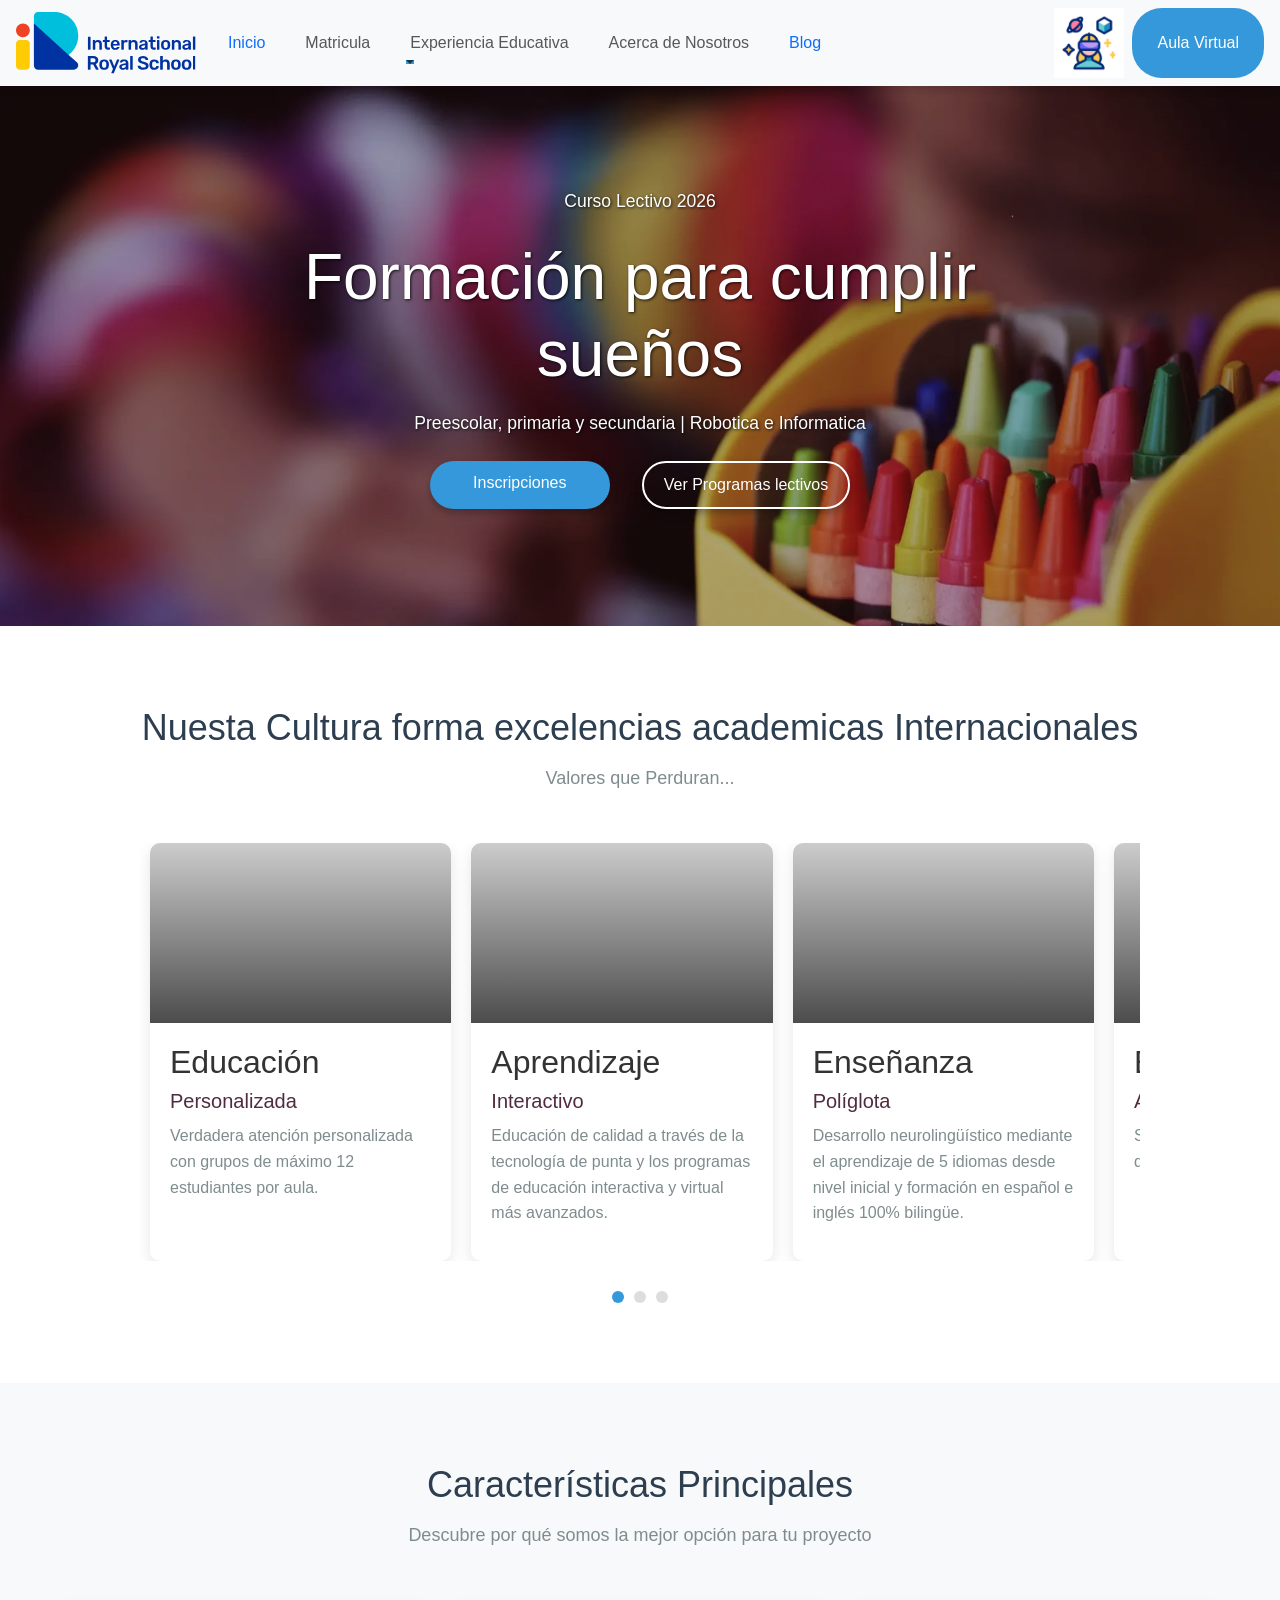
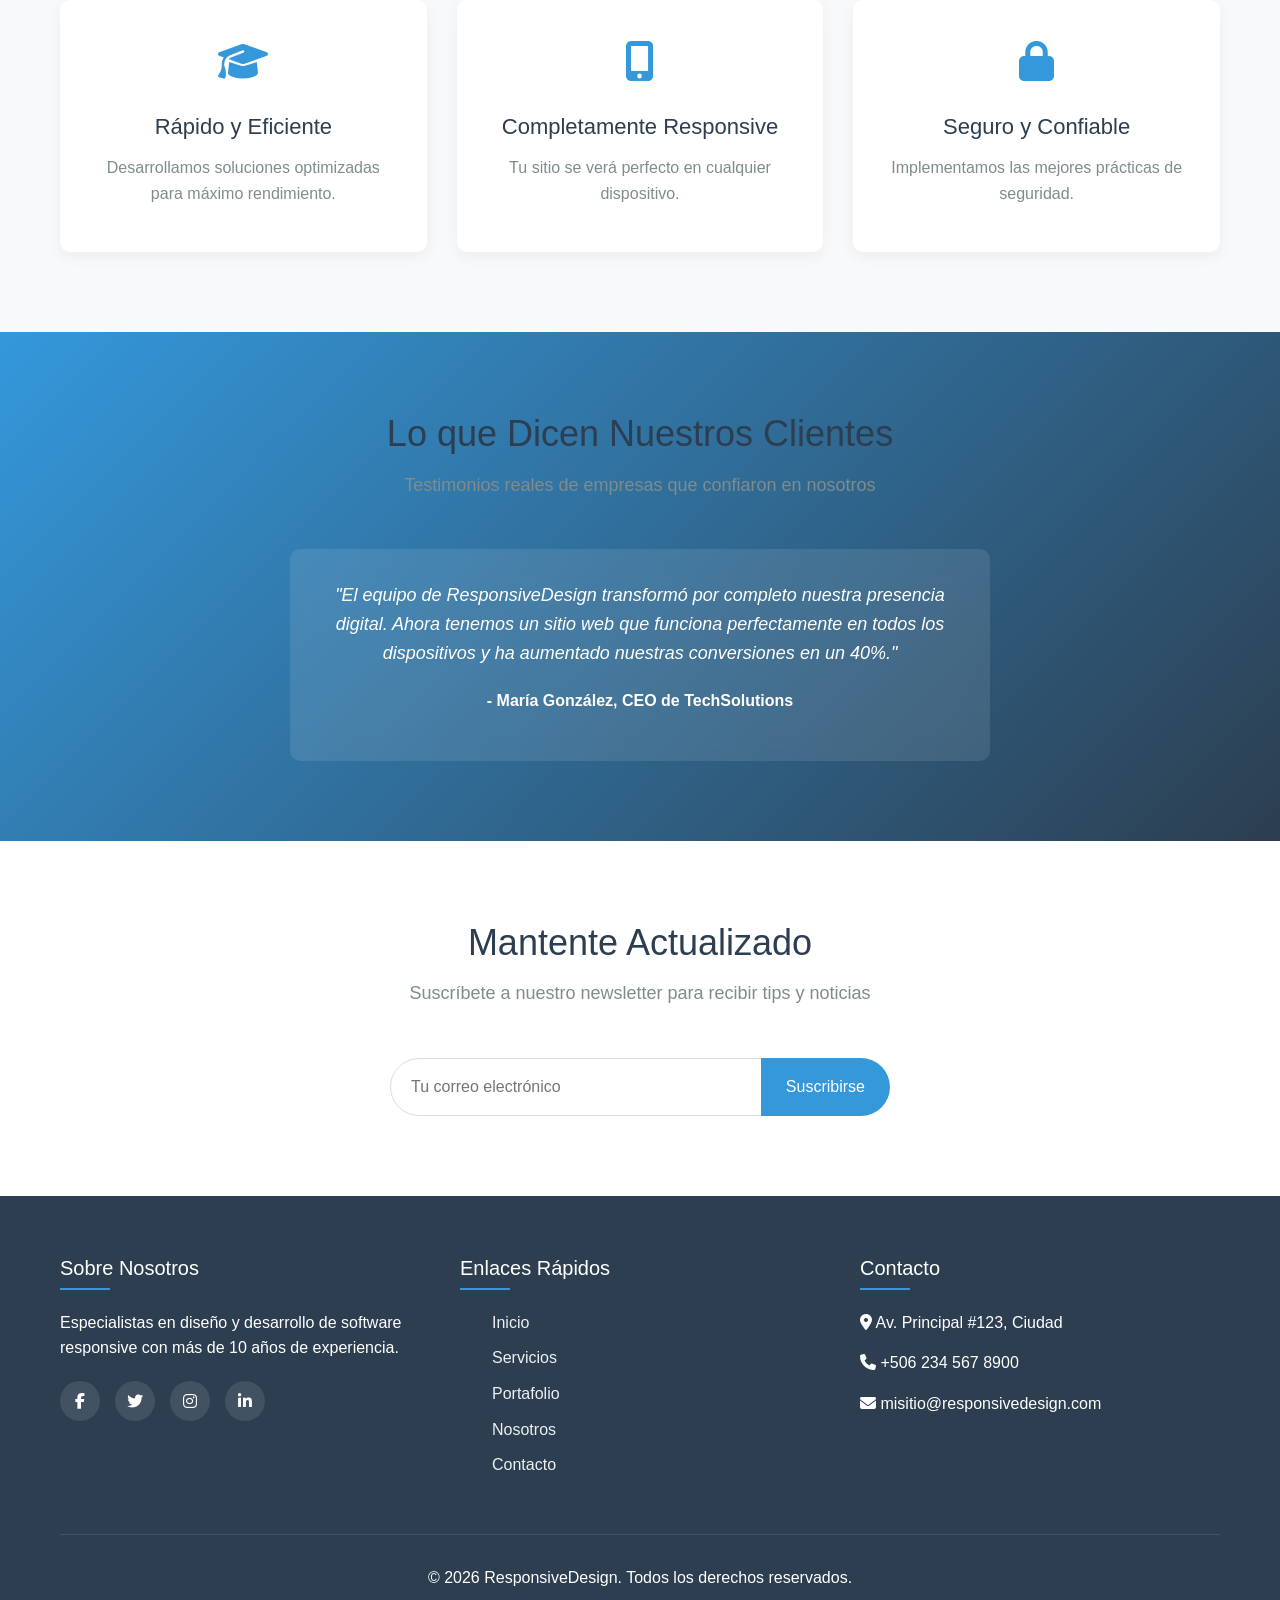
==== index.html @ 55ce5b08 "carga de archivos principales" ====
<!DOCTYPE html>
<html lang="es">

<head>
    <meta charset="UTF-8">
    <meta name="viewport" content="width=device-width, initial-scale=1.0">
    <title>International Royal School</title>
    <link href="https://cdn.jsdelivr.net/npm/bootstrap@5.3.7/dist/css/bootstrap.min.css" rel="stylesheet" integrity="sha384-LN+7fdVzj6u52u30Kp6M/trliBMCMKTyK833zpbD+pXdCLuTusPj697FH4R/5mcr" crossorigin="anonymous">
    <link rel="stylesheet" href="https://cdnjs.cloudflare.com/ajax/libs/font-awesome/6.4.0/css/all.min.css">
    <link href="https://cdn.jsdelivr.net/npm/bootstrap@5.3.7/dist/css/bootstrap.min.css" rel="stylesheet"
        integrity="sha384-LN+7fdVzj6u52u30Kp6M/trliBMCMKTyK833zpbD+pXdCLuTusPj697FH4R/5mcr" crossorigin="anonymous">
    <style>
        /* Estilos generales */
        * {
            margin: 0;
            padding: 0;
            box-sizing: border-box;
            font-family: 'Segoe UI', Tahoma, Geneva, Verdana, sans-serif;
        }

        body {
            color: #333;
            line-height: 1.6;
            overflow-x: hidden;
        }

        /* CSS 100% Responsive para el Navbar */
        .navbar {
            padding: 0.5rem 1rem;
            box-shadow: 0 2px 10px rgba(0, 0, 0, 0.1);
        }

        .navbar-brand {
            display: none;
            /* Ocultar ya que no se usa */
        }

        .logo img {
            max-width: 100%;
            height: auto;
            transition: all 0.3s ease;
        }

        .navbar-nav {
            align-items: center;
        }

        .nav-link {
            font-weight: 500;
            padding: 0.5rem 1rem;
            transition: color 0.3s ease;
        }

        .nav-link:hover,
        .nav-link.active {
            color: #0d6efd !important;
        }

        .dropdown-menu {
            /* border: none;
            box-shadow: 0 5px 15px rgba(0, 0, 0, 0.1);
            display: none;*/
            position: absolute;
            background-color: white;
            box-shadow: 0 8px 16px rgba(0, 0, 0, 0.1);
            border-radius: 4px;
            padding: 10px 0;
            width: 200px;
            z-index: 100;
            list-style: none;
        }

        .dropdown-item {
            /*padding: 0.5rem 1rem;*/
            transition: background-color 0.3s ease;
            padding: 8px 20px;
            display: block;
            color: #333;
            text-decoration: none;
        }

        .dropdown-item:hover {
            background-color: #f8f9fa;
        }

        .nav-item:hover .dropdown-menu {
            display: block;
        }

        .classroomvirtual {
            display: flex;
            align-items: center;
        }

        .classroomvirtual img {
            margin-right: 0.5rem;
            max-width: 70px;
            height: auto;
            transition: transform 0.3s ease;
        }

        .classroomvirtual img:hover {
            transform: scale(1.05);
        }

        .btn-outline-primary {
            border-width: 2px;
            font-weight: 500;
            transition: all 0.3s ease;
        }

        .btn-outline-primary:hover {
            transform: translateY(-2px);
            box-shadow: 0 4px 8px rgba(13, 110, 253, 0.2);
        }

        .navbar-toggler {
            border: none;
            padding: 0.25rem 0.5rem;
        }

        .navbar-toggler:focus {
            box-shadow: none;
        }

        .container {
            max-width: 1200px;
            margin: 0 auto;
            padding: 0 20px;
            width: 100%;
        }

        a {
            text-decoration: none;
            color: #3498db;
            transition: all 0.3s ease;
        }

        a:hover {
            color: #2980b9;
        }

        .btn {
            display: inline-block;
            padding: 12px 25px;
            background-color: #3498db;
            color: white;
            border-radius: 30px;
            font-weight: 500;
            transition: all 0.3s ease;
            border: none;
            cursor: pointer;
            text-align: center;
        }

        .btn:hover {
            background-color: #2980b9;
            transform: translateY(-3px);
            box-shadow: 0 10px 20px rgba(0, 0, 0, 0.1);
        }

        .btn-outline {
            background-color: transparent;
            border: 2px solid #3498db;
            color: #3498db;
        }

        .btn-outline:hover {
            background-color: #3498db;
            color: white;
        }

        .section-title {
            text-align: center;
            margin-bottom: 50px;
        }

        .section-title h2 {
            font-size: 2.25rem;
            color: #2c3e50;
            margin-bottom: 15px;
        }

        .section-title p {
            font-size: 1.125rem;
            color: #7f8c8d;
            max-width: 700px;
            margin: 0 auto;
        }

        /* Header */
        header {
            background-color: rgba(255, 255, 255, 0.95);
            box-shadow: 0 2px 10px rgba(0, 0, 0, 0.1);
            position: sticky;
            top: 0;
            z-index: 1000;
            width: 100%;
        }

        .header-content {
            display: flex;
            justify-content: space-between;
            align-items: center;
            padding: 20px 0;
            flex-wrap: wrap;
        }

        .logo {
            font-size: 1.75rem;
            font-weight: 700;
            color: #2c3e50;
            display: flex;
            align-items: center;
        }

        .logo span {
            color: #3498db;
        }

        .logo i {
            margin-right: 10px;
            font-size: 2rem;
        }

        nav {
            display: flex;
            align-items: center;
        }

        nav ul {
            display: flex;
            list-style: none;
            flex-wrap: wrap;
        }

        nav ul li {
            margin-left: 1.5rem;
        }

        nav ul li a {
            color: #2c3e50;
            font-weight: 500;
            position: relative;
            display: block;
            padding: 0.5rem 0;
        }

        nav ul li a:after {
            content: '';
            position: absolute;
            width: 0;
            height: 2px;
            background: #3498db;
            left: 0;
            bottom: 0;
            transition: width 0.3s;
        }

        nav ul li a:hover:after {
            width: 100%;
        }

        .menu-toggle {
            display: none;
            font-size: 1.5rem;
            cursor: pointer;
            background: none;
            border: none;
            color: #2c3e50;
        }



        /* Hero Section con imagen de fondo */
        .hero {
            padding: 6rem 0 4rem;
            text-align: center;
            position: relative;
            overflow: hidden;
            color: white;
            min-height: 100vh;
            display: flex;
            align-items: center;
        }

        /* Opciones de fondo - ELIGE UNA de estas clases para el hero */
        .hero.bg-nature {
            background: url('https://images.unsplash.com/photo-1506744038136-46273834b3fb?ixlib=rb-4.0.3&ixid=M3wxMjA3fDB8MHxwaG90by1wYWdlfHx8fGVufDB8fHx8fA%3D%3D&auto=format&fit=crop&w=1770&q=80') no-repeat center center/cover;
        }

        .hero.bg-city {
            background: url('https://images.unsplash.com/photo-1477959858617-67f85cf4f1df?ixlib=rb-4.0.3&ixid=M3wxMjA3fDB8MHxwaG90by1wYWdlfHx8fGVufDB8fHx8fA%3D%3D&auto=format&fit=crop&w=1844&q=80') no-repeat center center/cover;
        }

        .hero.bg-mountains {
            background: url('https://images.unsplash.com/photo-1464822759023-fed622ff2c3b?ixlib=rb-4.0.3&ixid=M3wxMjA3fDB8MHxwaG90by1wYWdlfHx8fGVufDB8fHx8fA%3D%3D&auto=format&fit=crop&w=1770&q=80') no-repeat center center/cover;
        }

        .hero.bg-gradient {
            background: linear-gradient(120deg, #a1c4fd 0%, #c2e9fb 100%);
        }

        .hero::before {
            content: '';
            position: absolute;
            top: 0;
            left: 0;
            width: 100%;
            height: 100%;
            background: rgba(0, 0, 0, 0.5);
            z-index: 1;
        }

        .hero-content {
            max-width: 800px;
            margin: 0 auto;
            position: relative;
            z-index: 2;
            padding: 0 1rem;
            width: 100%;
        }

        .hero h1 {
            font-size: 3rem;
            margin-bottom: 1.25rem;
            animation: fadeInDown 1s ease;
        }

        .hero p {
            font-size: 1.25rem;
            margin-bottom: 2rem;
            animation: fadeInUp 1s ease;
        }

        .hero-buttons {
            display: flex;
            justify-content: center;
            gap: 1rem;
            animation: fadeIn 1.5s ease;
            flex-wrap: wrap;
        }

        .hero-buttons .btn {
            margin: 0 0.5rem;
            min-width: 180px;
        }

        .bg-selector {
            display: flex;
            justify-content: center;
            gap: 1rem;
            margin-top: 2rem;
            flex-wrap: wrap;
        }

        .bg-option {
            width: 80px;
            height: 80px;
            border-radius: 8px;
            cursor: pointer;
            border: 3px solid transparent;
            transition: all 0.3s ease;
            overflow: hidden;
        }

        .bg-option:hover {
            transform: scale(1.1);
        }

        .bg-option.active {
            border-color: #3498db;
        }

        .bg-option.nature {
            background: url('https://images.unsplash.com/photo-1506744038136-46273834b3fb?ixlib=rb-4.0.3&ixid=M3wxMjA3fDB8MHxwaG90by1wYWdlfHx8fGVufDB8fHx8fA%3D%3D&auto=format&fit=crop&w=1770&q=80') no-repeat center center/cover;
        }

        .bg-option.city {
            background: url('https://images.unsplash.com/photo-1477959858617-67f85cf4f1df?ixlib=rb-4.0.3&ixid=M3wxMjA3fDB8MHxwaG90by1wYWdlfHx8fGVufDB8fHx8fA%3D%3D&auto=format&fit=crop&w=1844&q=80') no-repeat center center/cover;
        }

        .bg-option.mountains {
            background: url('https://images.unsplash.com/photo-1464822759023-fed622ff2c3b?ixlib=rb-4.0.3&ixid=M3wxMjA3fDB8MHxwaG90by1wYWdlfHx8fGVufDB8fHx8fA%3D%3D&auto=format&fit=crop&w=1770&q=80') no-repeat center center/cover;
        }

        .bg-option.gradient {
            background: linear-gradient(120deg, #a1c4fd 0%, #c2e9fb 100%);
        }


        /* Hero 40% más pequeño */
        .hero {
            background: url('assets/img/header.jpg') no-repeat center center/cover !important;
            color: white;
            position: relative;
            min-height: 60vh;
            /* Reducido en 40% (de 100vh a 60vh) */
            padding: 3rem 0;
            /* Reducido de 6rem 0 4rem a 3rem 0 */
        }

        .hero::before {
            content: '';
            position: absolute;
            top: 0;
            left: 0;
            width: 100%;
            height: 100%;
            background: rgba(0, 0, 0, 0.3);
            z-index: 1;
        }

        .hero>.container {
            position: relative;
            z-index: 2;
        }

        .hero h1 {
            font-size: 2.5rem;
            /* Reducido de 3rem */
            margin-bottom: 1rem;
            /* Reducido de 1.25rem */
        }

        .hero p {
            font-size: 1.1rem;
            /* Reducido de 1.25rem */
            margin-bottom: 1.5rem;
            /* Reducido de 2rem */
        }

        .hero-buttons {
            margin-bottom: 1rem;
            /* Espacio adicional para el selector de fondo */
        }

        .hero h1,
        .hero p {
            color: white;
            text-shadow: 2px 2px 4px rgba(0, 0, 0, 0.7);
        }

        .hero .btn {
            background-color: #3498db;
            border-color: #3498db;
            box-shadow: 0 4px 8px rgba(0, 0, 0, 0.3);
            padding: 10px 20px;
            /* Ligeramente más pequeño */
        }

        .hero .btn-outline {
            background-color: transparent;
            border-color: white;
            color: white;
        }

        .hero .btn-outline:hover {
            background-color: white;
            color: #3498db;
        }

        /* Ajustes para el selector de fondo */
        .bg-selector {
            background-color: rgba(255, 255, 255, 0.2);
            padding: 10px;
            border-radius: 8px;
            backdrop-filter: blur(5px);
        }

        .bg-option {
            width: 60px;
            /* Reducido de 80px */
            height: 60px;
            /* Reducido de 80px */
        }

        .hero::before {
            content: '';
            position: absolute;
            top: 0;
            left: 0;
            width: 100%;
            height: 100%;
            background: rgba(0, 0, 0, 0.3);
            /* Slight overlay for better text contrast */
            z-index: 1;
        }

        .hero>.container {
            position: relative;
            z-index: 2;
        }

        .hero h1,
        .hero p {
            color: white;
            text-shadow: 2px 2px 4px rgba(0, 0, 0, 0.7);
        }

        .hero .btn {
            background-color: #3498db;
            border-color: #3498db;
            box-shadow: 0 4px 8px rgba(0, 0, 0, 0.3);
        }

        .hero .btn-outline {
            background-color: transparent;
            border-color: white;
            color: white;
        }

        .hero .btn-outline:hover {
            background-color: white;
            color: #3498db;
        }

        /* Ajustes para el selector de fondo */
        .bg-selector {
            background-color: rgba(255, 255, 255, 0.2);
            padding: 15px;
            border-radius: 10px;
            backdrop-filter: blur(5px);
        }

        .hero h1,
        .hero p {
            color: white;
            text-shadow: 1px 1px 3px rgba(0, 0, 0, 0.8);
        }

        .hero .btn {
            background-color: #3498db;
            border-color: #3498db;
        }

        .hero .btn-outline {
            background-color: transparent;
            border-color: white;
            color: white;
        }

        .hero .btn-outline:hover {
            background-color: white;
            color: #3498db;
        }

        /* Carrusel de Tarjetas con Imágenes */
        .cards-carousel {
            padding: 80px 0;
            background-color: #fff;
        }

        .carousel-container {
            position: relative;
            max-width: 1000px;
            margin: 0 auto;
            overflow: hidden;
        }

        .carousel-track {
            display: flex;
            transition: transform 0.5s ease;
        }

        .carousel-card {
            flex: 0 0 calc(33.333% - 20px);
            margin: 0 10px;
            background: white;
            border-radius: 10px;
            overflow: hidden;
            box-shadow: 0 5px 15px rgba(0, 0, 0, 0.1);
            transition: transform 0.3s ease, box-shadow 0.3s ease;
            position: relative;
        }

        .carousel-card:hover {
            transform: translateY(-10px);
            box-shadow: 0 15px 30px rgba(0, 0, 0, 0.15);
        }

        .card-img {
            height: 180px;
            display: flex;
            align-items: center;
            justify-content: center;
            color: white;
            font-size: 48px;
            position: relative;
            overflow: hidden;
        }

        .card-img::before {
            content: '';
            position: absolute;
            top: 0;
            left: 0;
            width: 100%;
            height: 100%;
            background: linear-gradient(to bottom, rgba(0, 0, 0, 0.2), rgba(0, 0, 0, 0.7));
            z-index: 1;
        }

        .card-img i {
            position: relative;
            z-index: 2;
            text-shadow: 2px 2px 10px rgba(0, 0, 0, 0.5);
        }

        /* Imágenes de fondo para las tarjetas */
        .card-web .card-img {
            background: url('https://images.unsplash.com/photo-1460925895917-afdab827c52f?ixlib=rb-4.0.3&ixid=M3wxMjA3fDB8MHxwaG90by1wYWdlfHx8fGVufDB8fHx8fA%3D%3D&auto=format&fit=crop&w=1715&q=80') no-repeat center center/cover;
        }

        .card-mobile .card-img {
            background: url('https://images.unsplash.com/photo-1511707171634-5f897ff02aa9?ixlib=rb-4.0.3&ixid=M3wxMjA3fDB8MHxwaG90by1wYWdlfHx8fGVufDB8fHx8fA%3D%3D&auto=format&fit=crop&w=1780&q=80') no-repeat center center/cover;
        }

        .card-marketing .card-img {
            background: url('https://images.unsplash.com/photo-1460925895917-afdab827c52f?ixlib=rb-4.0.3&ixid=M3wxMjA3fDB8MHxwaG90by1wYWdlfHx8fGVufDB8fHx8fA%3D%3D&auto=format&fit=crop&w=1715&q=80') no-repeat center center/cover;
        }

        .card-design .card-img {
            background: url('https://images.unsplash.com/photo-1545235617-9465d2a55698?ixlib=rb-4.0.3&ixid=M3wxMjA3fDB8MHxwaG90by1wYWdlfHx8fGVufDB8fHx8fA%3D%3D&auto=format&fit=crop&w=1780&q=80') no-repeat center center/cover;
        }

        .card-seo .card-img {
            background: url('https://images.unsplash.com/photo-1506784983877-45594efa4cbe?ixlib=rb-4.0.3&ixid=M3wxMjA3fDB8MHxwaG90by1wYWdlfHx8fGVufDB8fHx8fA%3D%3D&auto=format&fit=crop&w=1768&q=80') no-repeat center center/cover;
        }

        .card-cloud .card-img {
            background: url('https://images.unsplash.com/photo-1451187580459-43490279c0fa?ixlib=rb-4.0.3&ixid=M3wxMjA3fDB8MHxwaG90by1wYWdlfHx8fGVufDB8fHx8fA%3D%3D&auto=format&fit=crop&w=1772&q=80') no-repeat center center/cover;
        }

        .card-content {
            padding: 20px;
            position: relative;
        }

        .card-content h3 {
            font-size: 20px;
            margin-bottom: 10px;
            color: #502c40;
        }

        .card-content p {
            color: #7f8c8d;
            margin-bottom: 15px;
        }

        .carousel-nav {
            display: flex;
            justify-content: center;
            margin-top: 30px;
        }

        .carousel-dot {
            width: 12px;
            height: 12px;
            background: #ddd;
            border-radius: 50%;
            margin: 0 5px;
            cursor: pointer;
            transition: background 0.3s ease;
        }

        .carousel-dot.active {
            background: #3498db;
        }

        /* Features Section */
        .features {
            padding: 80px 0;
            background-color: #f8f9fa;
        }

        .features-grid {
            display: grid;
            grid-template-columns: repeat(auto-fit, minmax(300px, 1fr));
            gap: 30px;
        }

        .feature-card {
            background: white;
            padding: 30px;
            border-radius: 10px;
            box-shadow: 0 5px 15px rgba(0, 0, 0, 0.05);
            text-align: center;
            transition: transform 0.3s ease;
        }

        .feature-card:hover {
            transform: translateY(-5px);
        }

        .feature-icon {
            font-size: 40px;
            color: #3498db;
            margin-bottom: 20px;
        }

        .feature-card h3 {
            font-size: 22px;
            margin-bottom: 15px;
            color: #2c3e50;
        }

        .feature-card p {
            color: #7f8c8d;
        }

        /* Testimonials */
        .testimonials {
            padding: 5rem 0;
            background: linear-gradient(135deg, #3498db 0%, #2c3e50 100%);
            color: white;
            text-align: center;
        }

        .testimonial-container {
            max-width: 800px;
            margin: 0 auto;
            position: relative;
            width: 100%;
            padding: 0 1rem;
        }

        .testimonial {
            background: rgba(255, 255, 255, 0.1);
            padding: 2rem;
            border-radius: 10px;
            margin: 0 auto;
            max-width: 700px;
            backdrop-filter: blur(10px);
        }

        .testimonial-text {
            font-size: 1.125rem;
            font-style: italic;
            margin-bottom: 1.25rem;
        }

        .testimonial-author {
            font-weight: 600;
            font-size: 1rem;
        }

        /* Newsletter */
        .newsletter {
            padding: 5rem 0;
            background-color: #fff;
            text-align: center;
        }

        .newsletter-form {
            display: flex;
            max-width: 500px;
            margin: 0 auto;
            width: 100%;
            flex-wrap: wrap;
            justify-content: center;
        }

        .newsletter-form input {
            flex: 1;
            padding: 15px 20px;
            border: 1px solid #ddd;
            border-radius: 50px;
            font-size: 1rem;
            outline: none;
            min-width: 250px;
            margin-bottom: 1rem;
        }

        .newsletter-form button {
            padding: 15px 25px;
            background: #3498db;
            color: white;
            border: none;
            border-radius: 50px;
            cursor: pointer;
            font-size: 1rem;
            font-weight: 500;
            transition: background 0.3s ease;
            margin-left: 0;
        }

        .newsletter-form button:hover {
            background: #2980b9;
        }

        /* Footer */
        footer {
            background: #2c3e50;
            color: white;
            padding: 3.75rem 0 1.875rem;
        }

        .footer-content {
            display: grid;
            grid-template-columns: repeat(auto-fit, minmax(250px, 1fr));
            gap: 2.5rem;
            margin-bottom: 2.5rem;
        }

        .footer-section h3 {
            font-size: 1.25rem;
            margin-bottom: 1.25rem;
            position: relative;
            padding-bottom: 0.625rem;
        }

        .footer-section h3::after {
            content: '';
            position: absolute;
            left: 0;
            bottom: 0;
            width: 50px;
            height: 2px;
            background: #3498db;
        }

        .footer-section p {
            margin-bottom: 0.9375rem;
        }

        .footer-links ul {
            list-style: none;
        }

        .footer-links ul li {
            margin-bottom: 0.625rem;
        }

        .footer-links ul li a {
            color: #ecf0f1;
            transition: color 0.3s ease;
        }

        .footer-links ul li a:hover {
            color: #3498db;
            padding-left: 5px;
        }

        .footer-social {
            display: flex;
            gap: 0.9375rem;
            margin-top: 1.25rem;
            flex-wrap: wrap;
        }

        .footer-social a {
            display: flex;
            align-items: center;
            justify-content: center;
            width: 40px;
            height: 40px;
            background: rgba(255, 255, 255, 0.1);
            border-radius: 50%;
            color: white;
            transition: all 0.3s ease;
        }

        .footer-social a:hover {
            background: #3498db;
            transform: translateY(-3px);
        }

        .footer-bottom {
            text-align: center;
            padding-top: 1.875rem;
            border-top: 1px solid rgba(255, 255, 255, 0.1);
        }

        /* Animaciones */
        @keyframes fadeIn {
            from {
                opacity: 0;
            }

            to {
                opacity: 1;
            }
        }

        @keyframes fadeInUp {
            from {
                opacity: 0;
                transform: translateY(20px);
            }

            to {
                opacity: 1;
                transform: translateY(0);
            }
        }

        @keyframes fadeInDown {
            from {
                opacity: 0;
                transform: translateY(-20px);
            }

            to {
                opacity: 1;
                transform: translateY(0);
            }
        }

        /* Responsive */
        @media (min-width: 576px) {
            .carousel-card {
                flex: 0 0 calc(50% - 2rem);
            }

            .hero h1 {
                font-size: 3.5rem;
            }
        }

        @media (min-width: 768px) {
            .carousel-card {
                flex: 0 0 calc(33.333% - 2rem);
            }

            .newsletter-form {
                flex-wrap: nowrap;
            }

            .newsletter-form input {
                border-radius: 50px 0 0 50px;
                margin-bottom: 0;
            }

            .newsletter-form button {
                border-radius: 0 50px 50px 0;
                margin-left: -1px;
            }

            .hero-buttons {
                flex-direction: row;
            }
        }

        @media (min-width: 992px) {
            .hero h1 {
                font-size: 4rem;
            }
        }

        @media (max-width: 991px) {
            .header-content {
                flex-direction: row;
                justify-content: space-between;
            }

            nav ul {
                margin-top: 0;
            }
        }

        @media (max-width: 768px) {
            .header-content {
                flex-direction: column;
                text-align: center;
                padding: 1rem 0;
            }

            .logo {
                margin-bottom: 1rem;
            }

            nav ul {
                justify-content: center;
                margin-top: 1rem;
                width: 100%;
            }

            nav ul li {
                margin: 0.5rem 0.75rem;
            }

            .menu-toggle {
                display: block;
                position: absolute;
                top: 1.25rem;
                right: 1.25rem;
            }

            .hero {
                padding: 4rem 0 2rem;
                min-height: auto;
            }

            .hero h1 {
                font-size: 2.5rem;
            }

            .hero p {
                font-size: 1.125rem;
            }

            .hero-buttons .btn {
                width: 100%;
                margin: 0.5rem 0;
            }

            .section-title h2 {
                font-size: 2rem;
            }

            .section-title p {
                font-size: 1rem;
            }

            .footer-section h3::after {
                left: 50%;
                transform: translateX(-50%);
            }

            .footer-social {
                justify-content: center;
            }

            .testimonial {
                padding: 1.5rem;
            }
        }

        @media (max-width: 480px) {
            .hero h1 {
                font-size: 2rem;
            }

            .hero p {
                font-size: 1rem;
            }

            .bg-option {
                width: 60px;
                height: 60px;
            }

            .features-grid {
                grid-template-columns: 1fr;
            }

            .carousel-card {
                flex: 0 0 calc(100% - 1rem);
                margin: 0 0.5rem;
            }

            .card-img {
                height: 150px;
            }

            .feature-card {
                padding: 1.5rem;
            }
        }

        /* Clase para menú móvil activo */
        .nav-active {
            display: flex !important;
            flex-direction: column;
            position: absolute;
            top: 100%;
            left: 0;
            width: 100%;
            background: white;
            box-shadow: 0 5px 10px rgba(0, 0, 0, 0.1);
            padding: 1rem 0;
        }
    </style>
</head>

<body>
    <!-- Header -->
    <header>
        <nav class="navbar navbar-expand-lg bg-body-tertiary">
            <div class="logo">
                <img src="assets/img/logo-IRS.svg" width="180" height="80" alt="Logo">
                <link rel="icon" type="image/jpg" href="assets/icons/IRS.ico"/>
            </div>
            <a class="navbar-brand" href="#"></a>
            <button class="navbar-toggler" type="button" data-bs-toggle="collapse"
                data-bs-target="#navbarSupportedContent" aria-controls="navbarSupportedContent" aria-expanded="false"
                aria-label="Toggle navigation">
                <span class="navbar-toggler-icon"></span>
            </button>
            <div class="collapse navbar-collapse" id="navbarSupportedContent">
                <ul class="navbar-nav me-auto mb-2 mb-lg-0">
                    <li class="nav-item">
                        <a class="nav-link active" aria-current="page" href="#">Inicio</a>
                    </li>
                    <li class="nav-item">
                        <a class="nav-link" href="https://www.royal.ed.cr/contacto">Matricula</a>
                    </li>
                    <li class="nav-item dropdown">
                        <a class="nav-link dropdown-toggle" href="#" role="button" data-bs-toggle="dropdown"
                            aria-expanded="false">
                            Experiencia Educativa
                        </a>
                        <ul class="dropdown-menu">
                            <li><a class="dropdown-item"
                                    href="https://drive.google.com/file/d/14s_uJWDvkAoZXlrmmq4f_-GFnANaa4in/view">Reglamento</a>
                            </li>
                            <li><a class="dropdown-item"
                                    href="https://drive.google.com/file/d/1SZjsm0VNK9xM4MjhzmWW6rtSAiAecDsU/view">Calendario
                                    Escolar</a>
                            </li>
                               <li><a class="dropdown-item" href="#">Programe su visita</a></li>
                            <li>
                                <hr class="dropdown-divider">
                            </li>
                             <li><a class="dropdown-item" href="#">Excursiones</a></li>
                            <li><a class="dropdown-item" href="#">Eventos</a></li>
                        </ul>
                    </li>
                    <li class="nav-item">
                        <a class="nav-link" href="aboutUs.html">Acerca de Nosotros</a>
                    </li>
                    <li class="nav-item">
                        <a class="nav-link active" aria-current="page" href="blog.html">Blog</a>
                    </li>
                </ul>
                <div class="classroomvirtual">
                    <a href="https://aulavirtualroyal.virtual-classes-online.com/en/accounts/signin/" class="d-flex"
                        role="search" style="text-decoration: none">
                        <img src="assets/img/metaverso.gif" width="70" height="60" alt="Logo">
                        <button class="btn btn-outline-primary" type="">Aula Virtual</button>
                    </a>
                </div>
            </div>
            </div>
        </nav>
    </header>

    <!-- Hero Section -->
    <section class="hero bg-gradient">
        <div class="container">
            <div class="hero-content">
                <p>Curso Lectivo 2026</p>
                <h1>Formación para cumplir sueños </h1>
                <p>Preescolar, primaria y secundaria | Robotica e Informatica</p>
                <div class="hero-buttons">
                    <a href="#" class="btn">Inscripciones</a>
                    <a href="#" class="btn btn-outline">Ver Programas lectivos</a>
                </div>
            </div>
        </div>
    </section>

    <!-- Cards Carousel -->
    <section class="cards-carousel">
        <div class="container">
            <div class="section-title">
                <h2>Nuesta Cultura forma excelencias academicas Internacionales</h2>
                <p>Valores que Perduran...</p>
            </div>

            <div class="carousel-container">
                <div class="carousel-track">
                    <!-- Tarjeta 1 -->
                    <div class="carousel-card card-web">
                        <div class="card-img">
                        </div>
                        <div class="card-content">
                            <h2>Educación</h2>
                            <h3>Personalizada</h3>
                            <p>Verdadera atención personalizada con grupos de máximo 12 estudiantes por aula.</p>

                        </div>
                    </div>

                    <!-- Tarjeta 2 -->
                    <div class="carousel-card card-mobile">
                        <div class="card-img">
                        </div>
                        <div class="card-content">
                            <h2>Aprendizaje</h2>
                            <h3>Interactivo</h3>
                            <p>Educación de calidad a través de la tecnología de punta y los programas de educación
                                interactiva y virtual más avanzados.</p>

                        </div>
                    </div>

                    <!-- Tarjeta 3 -->
                    <div class="carousel-card card-marketing">
                        <div class="card-img">
                        </div>
                        <div class="card-content">
                            <h2>Enseñanza</h2>
                            <h3>Políglota</h3>
                            <p>Desarrollo neurolingüístico mediante el aprendizaje de 5 idiomas desde nivel inicial y
                                formación en español e inglés 100% bilingüe.</p>
                        </div>
                    </div>


                    <!-- Tarjeta 4 -->
                    <div class="carousel-card card-seo">
                        <div class="card-img">
                        </div>
                        <div class="card-content">
                            <h2>Enfoque</h2>
                            <h3>Ambiental</h3>
                            <p>Somos Bandera Azul Ecológica desde 2013.</p>
                        </div>
                    </div>

                    <!-- Tarjeta 5 -->
                    <div class="carousel-card card-cloud">
                        <div class="card-img">
                        </div>
                        <div class="card-content">
                            <h2>Estímulo</h2>
                            <h3>Creativo</h3>
                            <p>Clases que estimulan el arte, el dibujo, el deporte y la música.</p>
                        </div>
                    </div>
                </div>
            </div>

            <div class="carousel-nav">
                <div class="carousel-dot active"></div>
                <div class="carousel-dot"></div>
                <div class="carousel-dot"></div>
            </div>
        </div>
    </section>

    <!-- Features Section -->
    <section class="features">
        <div class="container">
            <div class="section-title">
                <h2>Características Principales</h2>
                <p>Descubre por qué somos la mejor opción para tu proyecto</p>
            </div>
            <div class="features-grid">
                <div class="feature-card">
                    <div class="feature-icon">
                        <i class="fa-solid fa-graduation-cap"></i>
                    </div>
                    <h3>Rápido y Eficiente</h3>
                    <p>Desarrollamos soluciones optimizadas para máximo rendimiento.</p>
                </div>
                <div class="feature-card">
                    <div class="feature-icon">
                        <i class="fas fa-mobile-alt"></i>
                    </div>
                    <h3>Completamente Responsive</h3>
                    <p>Tu sitio se verá perfecto en cualquier dispositivo.</p>
                </div>
                <div class="feature-card">
                    <div class="feature-icon">
                        <i class="fas fa-lock"></i>
                    </div>
                    <h3>Seguro y Confiable</h3>
                    <p>Implementamos las mejores prácticas de seguridad.</p>
                </div>
            </div>
        </div>
    </section>

    <!-- Testimonials -->
    <section class="testimonials">
        <div class="container">
            <div class="section-title">
                <h2>Lo que Dicen Nuestros Clientes</h2>
                <p>Testimonios reales de empresas que confiaron en nosotros</p>
            </div>
            <div class="testimonial-container">
                <div class="testimonial">
                    <p class="testimonial-text">"El equipo de ResponsiveDesign transformó por completo nuestra presencia
                        digital. Ahora tenemos un sitio web que funciona perfectamente en todos los dispositivos y ha
                        aumentado nuestras conversiones en un 40%."</p>
                    <p class="testimonial-author">- María González, CEO de TechSolutions</p>
                </div>
            </div>
        </div>
    </section>

    <!-- Newsletter -->
    <section class="newsletter">
        <div class="container">
            <div class="section-title">
                <h2>Mantente Actualizado</h2>
                <p>Suscríbete a nuestro newsletter para recibir tips y noticias</p>
            </div>
            <form class="newsletter-form">
                <input type="email" placeholder="Tu correo electrónico" required>
                <button type="submit">Suscribirse</button>
            </form>
        </div>
    </section>

    <!-- Footer -->
    <footer>
        <div class="container">
            <div class="footer-content">
                <div class="footer-section">
                    <h3>Sobre Nosotros</h3>
                    <p>Especialistas en diseño y desarrollo de software responsive con más de 10 años de experiencia.</p>
                    <div class="footer-social">
                        <a href="#"><i class="fab fa-facebook-f"></i></a>
                        <a href="#"><i class="fab fa-twitter"></i></a>
                        <a href="#"><i class="fab fa-instagram"></i></a>
                        <a href="#"><i class="fab fa-linkedin-in"></i></a>
                    </div>
                </div>
                <div class="footer-section">
                    <h3>Enlaces Rápidos</h3>
                    <div class="footer-links">
                        <ul>
                            <li><a href="#">Inicio</a></li>
                            <li><a href="#">Servicios</a></li>
                            <li><a href="#">Portafolio</a></li>
                            <li><a href="#">Nosotros</a></li>
                            <li><a href="#">Contacto</a></li>
                        </ul>
                    </div>
                </div>
                <div class="footer-section">
                    <h3>Contacto</h3>
                    <p><i class="fas fa-map-marker-alt"></i> Av. Principal #123, Ciudad</p>
                    <p><i class="fas fa-phone"></i> +506 234 567 8900</p>
                    <p><i class="fas fa-envelope"></i> misitio@responsivedesign.com</p>
                </div>
            </div>
            <div class="footer-bottom">
                <p>&copy; 2026 ResponsiveDesign. Todos los derechos reservados.</p>
            </div>
        </div>
    </footer>

    <script>
        // JavaScript para el menú móvil
        document.getElementById('menuToggle').addEventListener('click', function () {
            const navMenu = document.getElementById('navMenu');
            navMenu.classList.toggle('nav-active');
        });

        // JavaScript para el selector de fondo
        document.querySelectorAll('.bg-option').forEach(option => {
            option.addEventListener('click', function () {
                const bgType = this.getAttribute('data-bg');
                document.querySelector('.hero').className = 'hero bg-' + bgType;

                document.querySelectorAll('.bg-option').forEach(opt => {
                    opt.classList.remove('active');
                });
                this.classList.add('active');
            });
        });

        // JavaScript básico para el carrusel
        document.querySelectorAll('.carousel-dot').forEach((dot, index) => {
            dot.addEventListener('click', function () {
                const track = document.querySelector('.carousel-track');
                track.style.transform = `translateX(-${index * 100}%)`;

                document.querySelectorAll('.carousel-dot').forEach(d => {
                    d.classList.remove('active');
                });
                this.classList.add('active');
            });
        });
    </script>
    <script src="https://cdn.jsdelivr.net/npm/bootstrap@5.3.7/dist/js/bootstrap.bundle.min.js"
        integrity="sha384-ndDqU0Gzau9qJ1lfW4pNLlhNTkCfHzAVBReH9diLvGRem5+R9g2FzA8ZGN954O5Q"
        crossorigin="anonymous"></script>
    <script>
        // JavaScript para el carrusel de tarjetas
        document.addEventListener('DOMContentLoaded', function () {
            const track = document.querySelector('.carousel-track');
            const cards = document.querySelectorAll('.carousel-card');
            const dots = document.querySelectorAll('.carousel-dot');

            let currentIndex = 0;
            const cardWidth = cards[0].offsetWidth + 20; // Ancho de la tarjeta + margen

            // Función para mover el carrusel
            function moveCarousel(index) {
                track.style.transform = `translateX(-${index * cardWidth}px)`;

                // Actualizar dots activos
                dots.forEach((dot, i) => {
                    dot.classList.toggle('active', i === index);
                });

                currentIndex = index;
            }

            // Event listeners para los dots
            dots.forEach((dot, index) => {
                dot.addEventListener('click', () => {
                    moveCarousel(index);
                });
            });

            // Auto slide cada 5 segundos
            setInterval(() => {
                let nextIndex = (currentIndex + 1) % dots.length;
                moveCarousel(nextIndex);
            }, 4000);

        });
    </script>
</body>

</html>
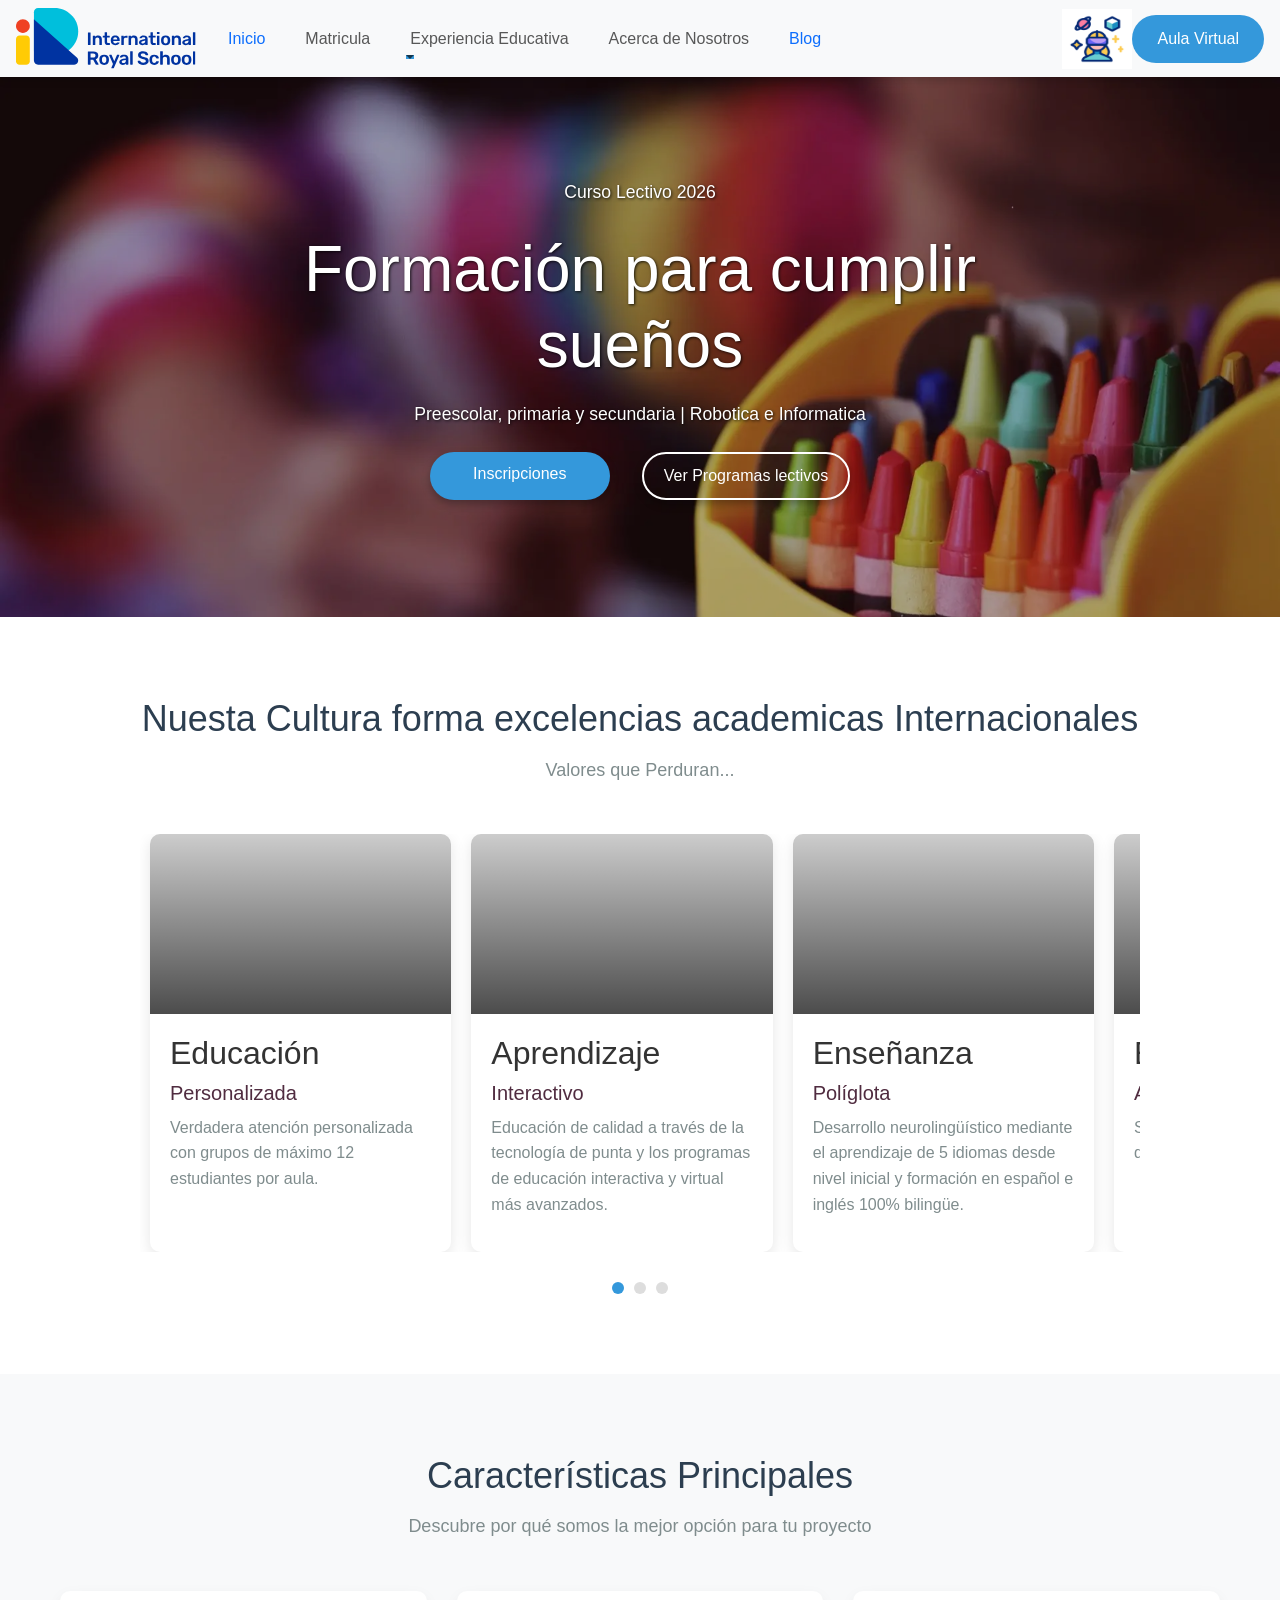
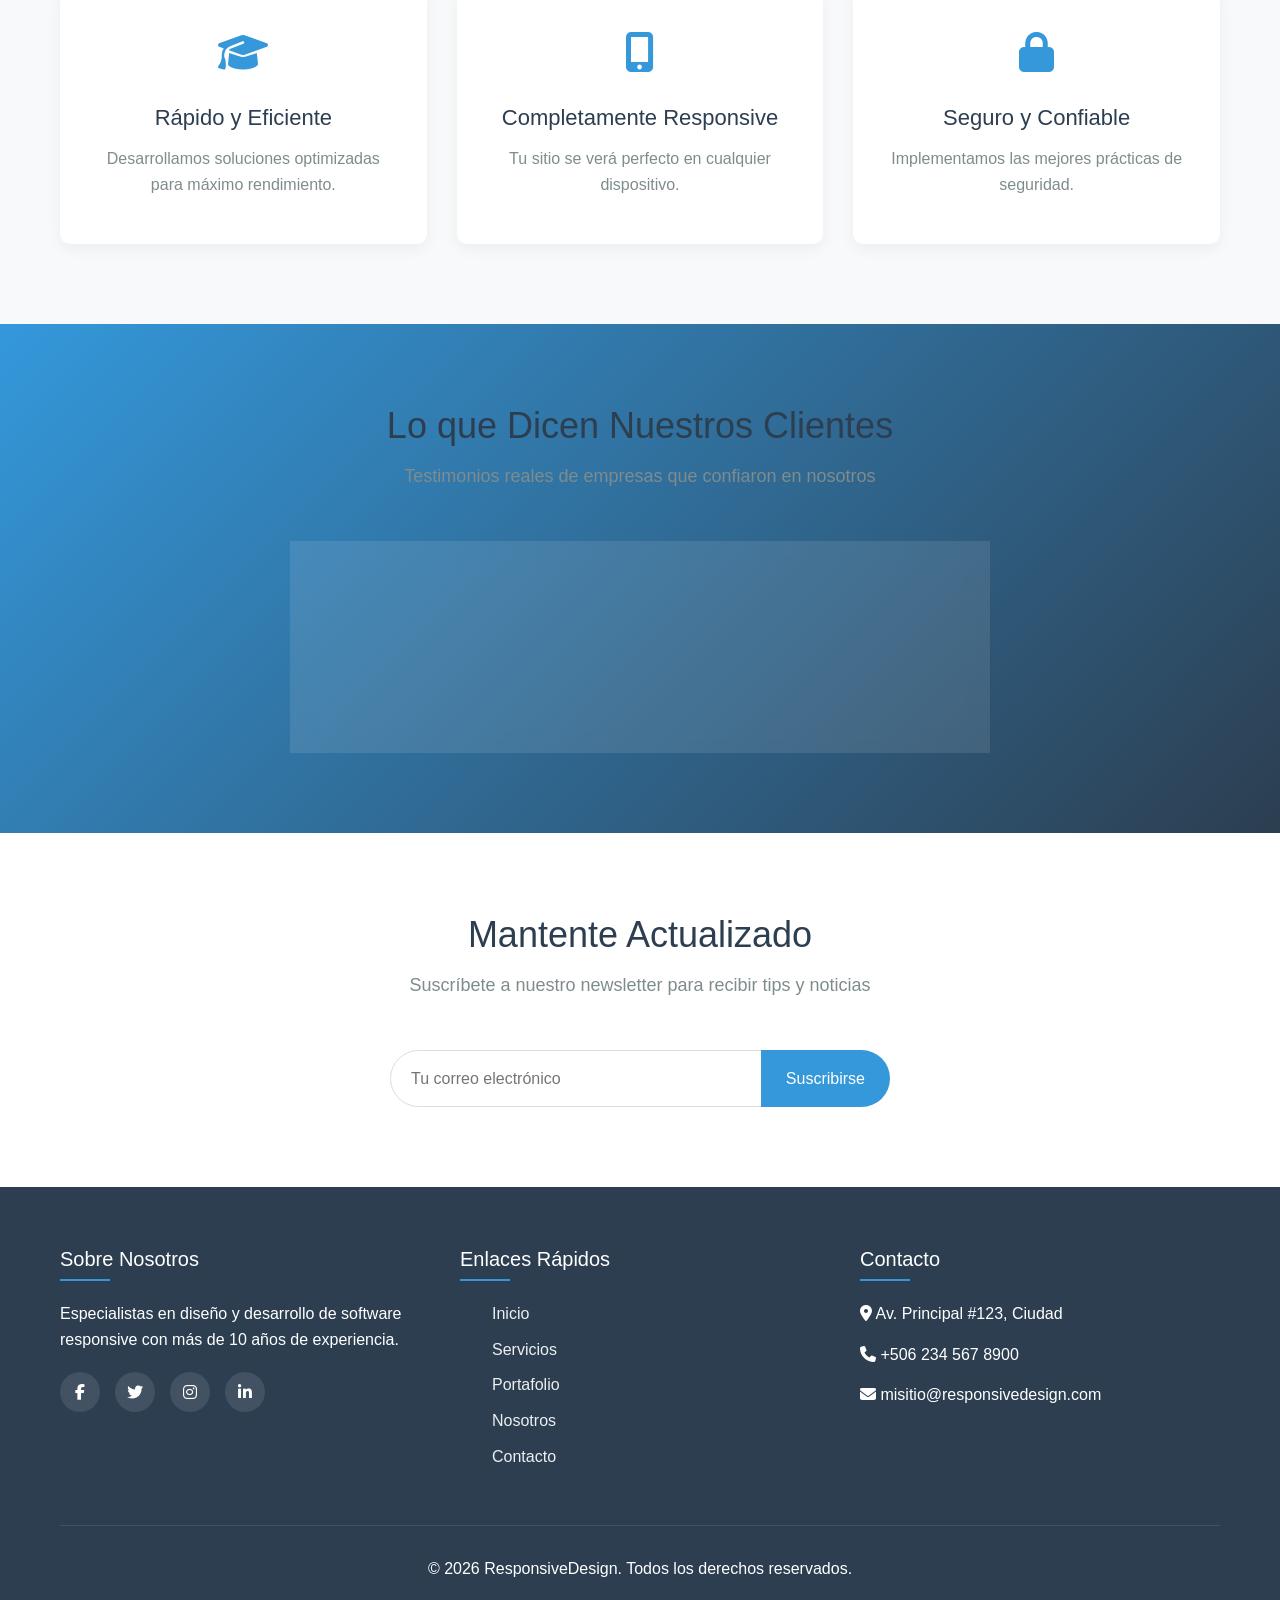
==== commit 9f8a8488: "cambio y ajuste de posicio de boton de redireccionamiento a la aula virtual" ====
--- a/index.html
+++ b/index.html
@@ -1124,10 +1124,10 @@
                         <a class="nav-link active" aria-current="page" href="blog.html">Blog</a>
                     </li>
                 </ul>
+                <img src="assets/img/metaverso.gif" width="70" height="60" alt="Logo">
                 <div class="classroomvirtual">
                     <a href="https://aulavirtualroyal.virtual-classes-online.com/en/accounts/signin/" class="d-flex"
                         role="search" style="text-decoration: none">
-                        <img src="assets/img/metaverso.gif" width="70" height="60" alt="Logo">
                         <button class="btn btn-outline-primary" type="">Aula Virtual</button>
                     </a>
                 </div>
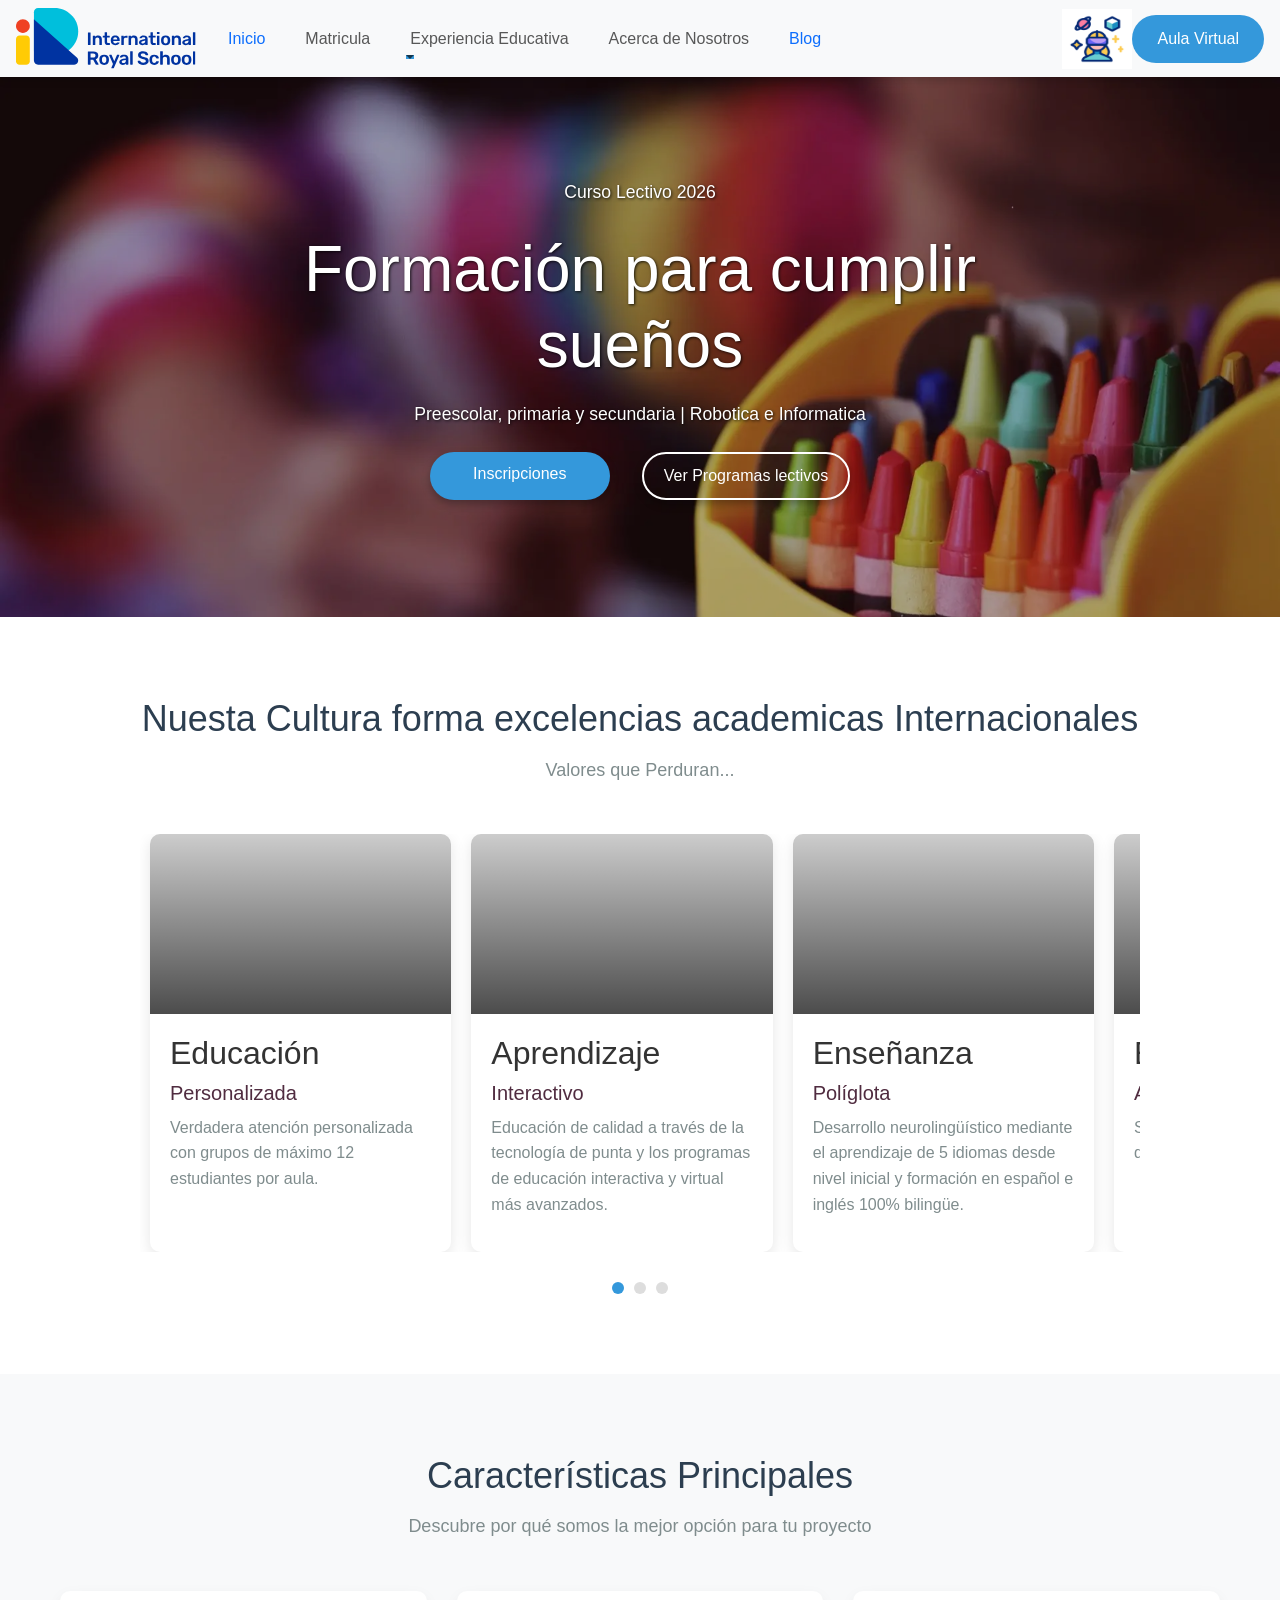
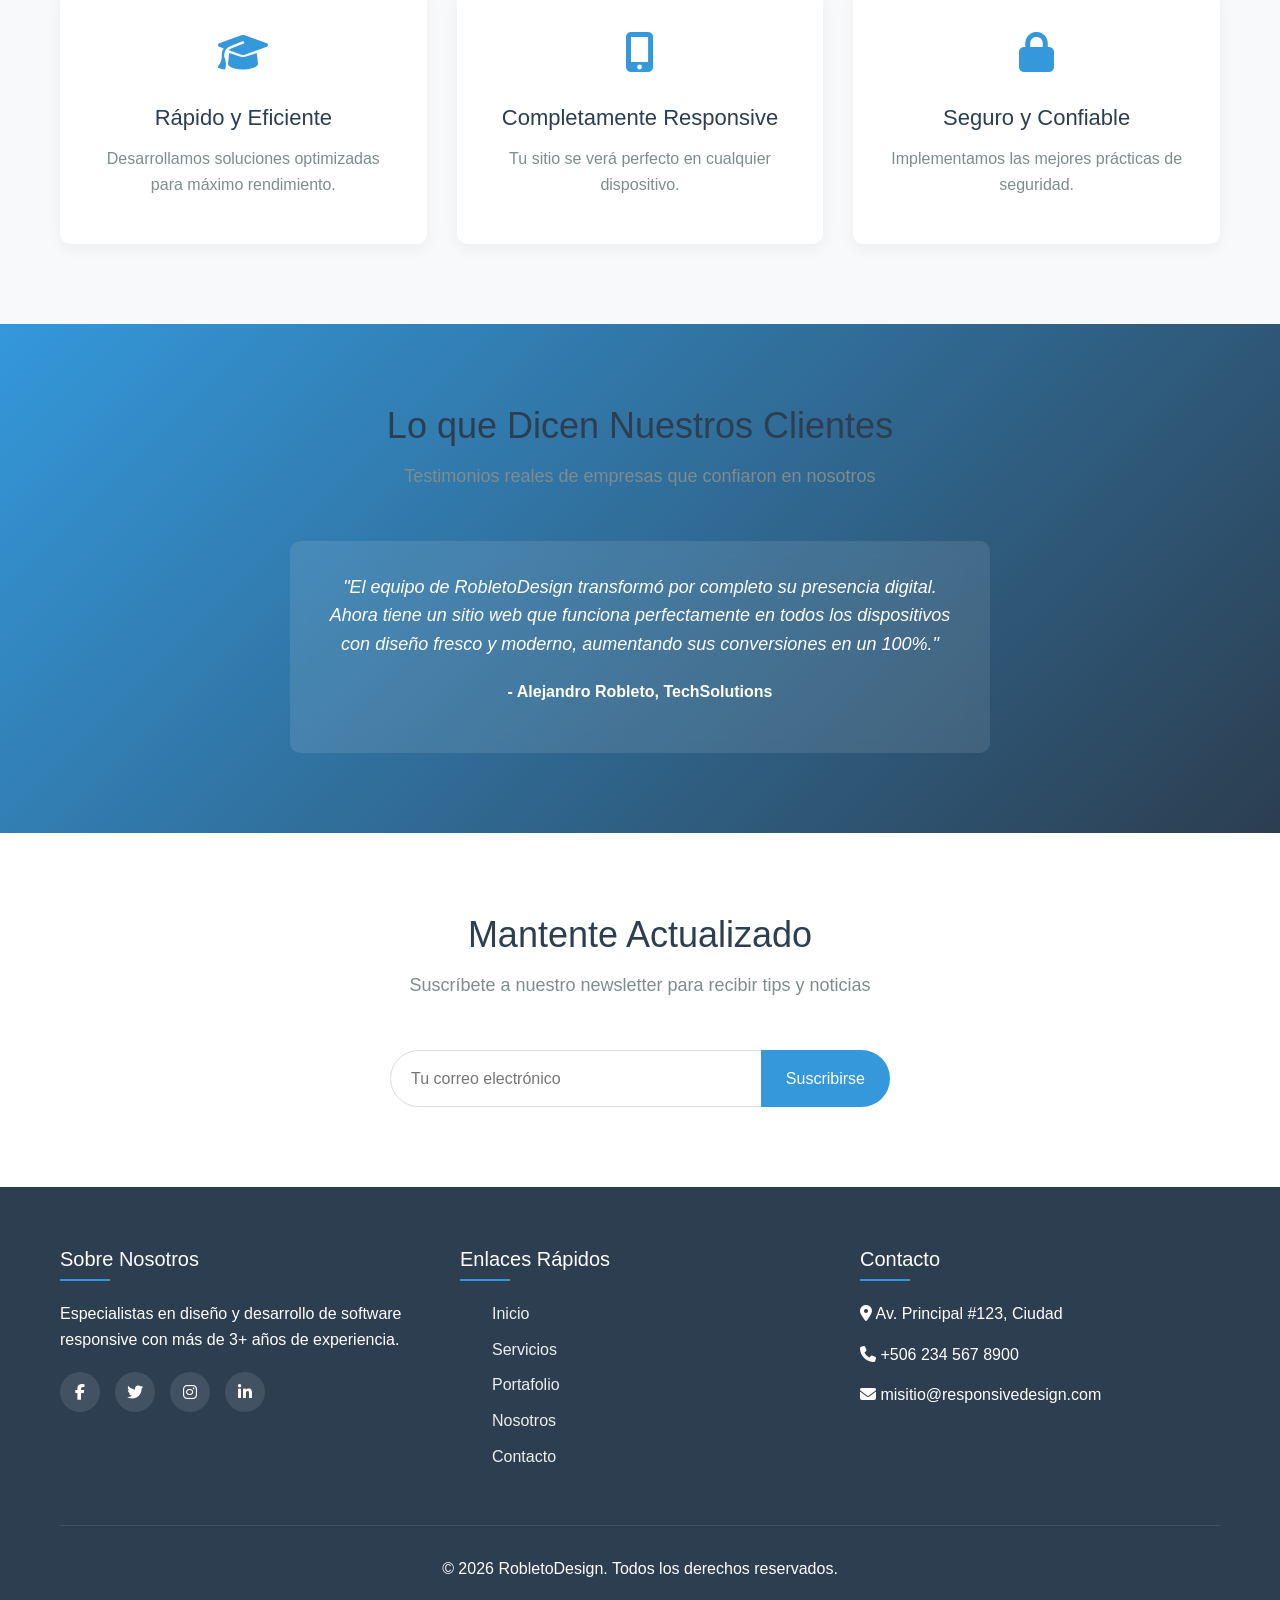
==== commit 5e394aae: "Update index.html afinando textos" ====
--- a/index.html
+++ b/index.html
@@ -1273,10 +1273,10 @@
             </div>
             <div class="testimonial-container">
                 <div class="testimonial">
-                    <p class="testimonial-text">"El equipo de ResponsiveDesign transformó por completo nuestra presencia
-                        digital. Ahora tenemos un sitio web que funciona perfectamente en todos los dispositivos y ha
-                        aumentado nuestras conversiones en un 40%."</p>
-                    <p class="testimonial-author">- María González, CEO de TechSolutions</p>
+                    <p class="testimonial-text">"El equipo de RobletoDesign transformó por completo su presencia
+                        digital. Ahora tiene un sitio web que funciona perfectamente en todos los dispositivos con diseño fresco y moderno,
+                        aumentando sus conversiones en un 100%."</p>
+                    <p class="testimonial-author">- Alejandro Robleto, TechSolutions</p>
                 </div>
             </div>
         </div>
@@ -1302,7 +1302,7 @@
             <div class="footer-content">
                 <div class="footer-section">
                     <h3>Sobre Nosotros</h3>
-                    <p>Especialistas en diseño y desarrollo de software responsive con más de 10 años de experiencia.</p>
+                    <p>Especialistas en diseño y desarrollo de software responsive con más de 3+ años de experiencia.</p>
                     <div class="footer-social">
                         <a href="#"><i class="fab fa-facebook-f"></i></a>
                         <a href="#"><i class="fab fa-twitter"></i></a>
@@ -1330,7 +1330,7 @@
                 </div>
             </div>
             <div class="footer-bottom">
-                <p>&copy; 2026 ResponsiveDesign. Todos los derechos reservados.</p>
+                <p>&copy; 2026 RobletoDesign. Todos los derechos reservados.</p>
             </div>
         </div>
     </footer>
@@ -1410,4 +1410,4 @@
     </script>
 </body>
 
-</html>+</html>
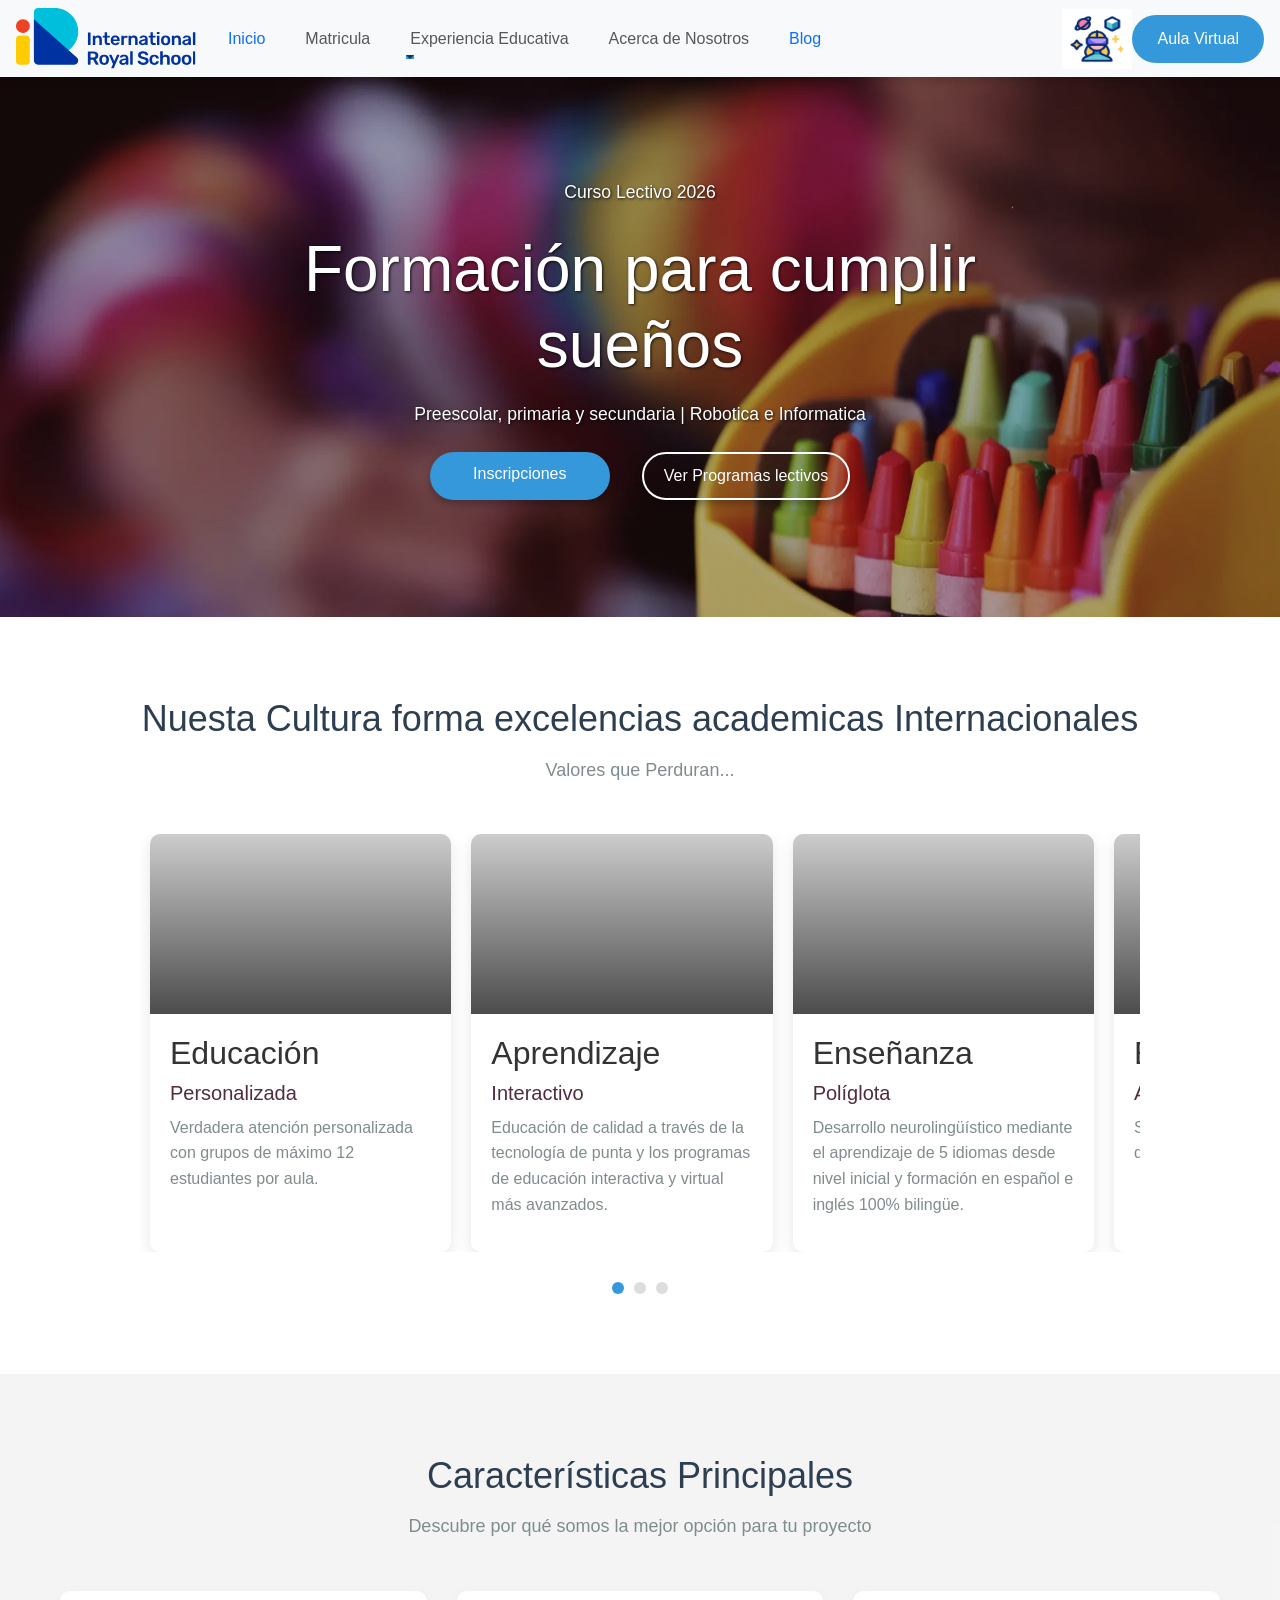
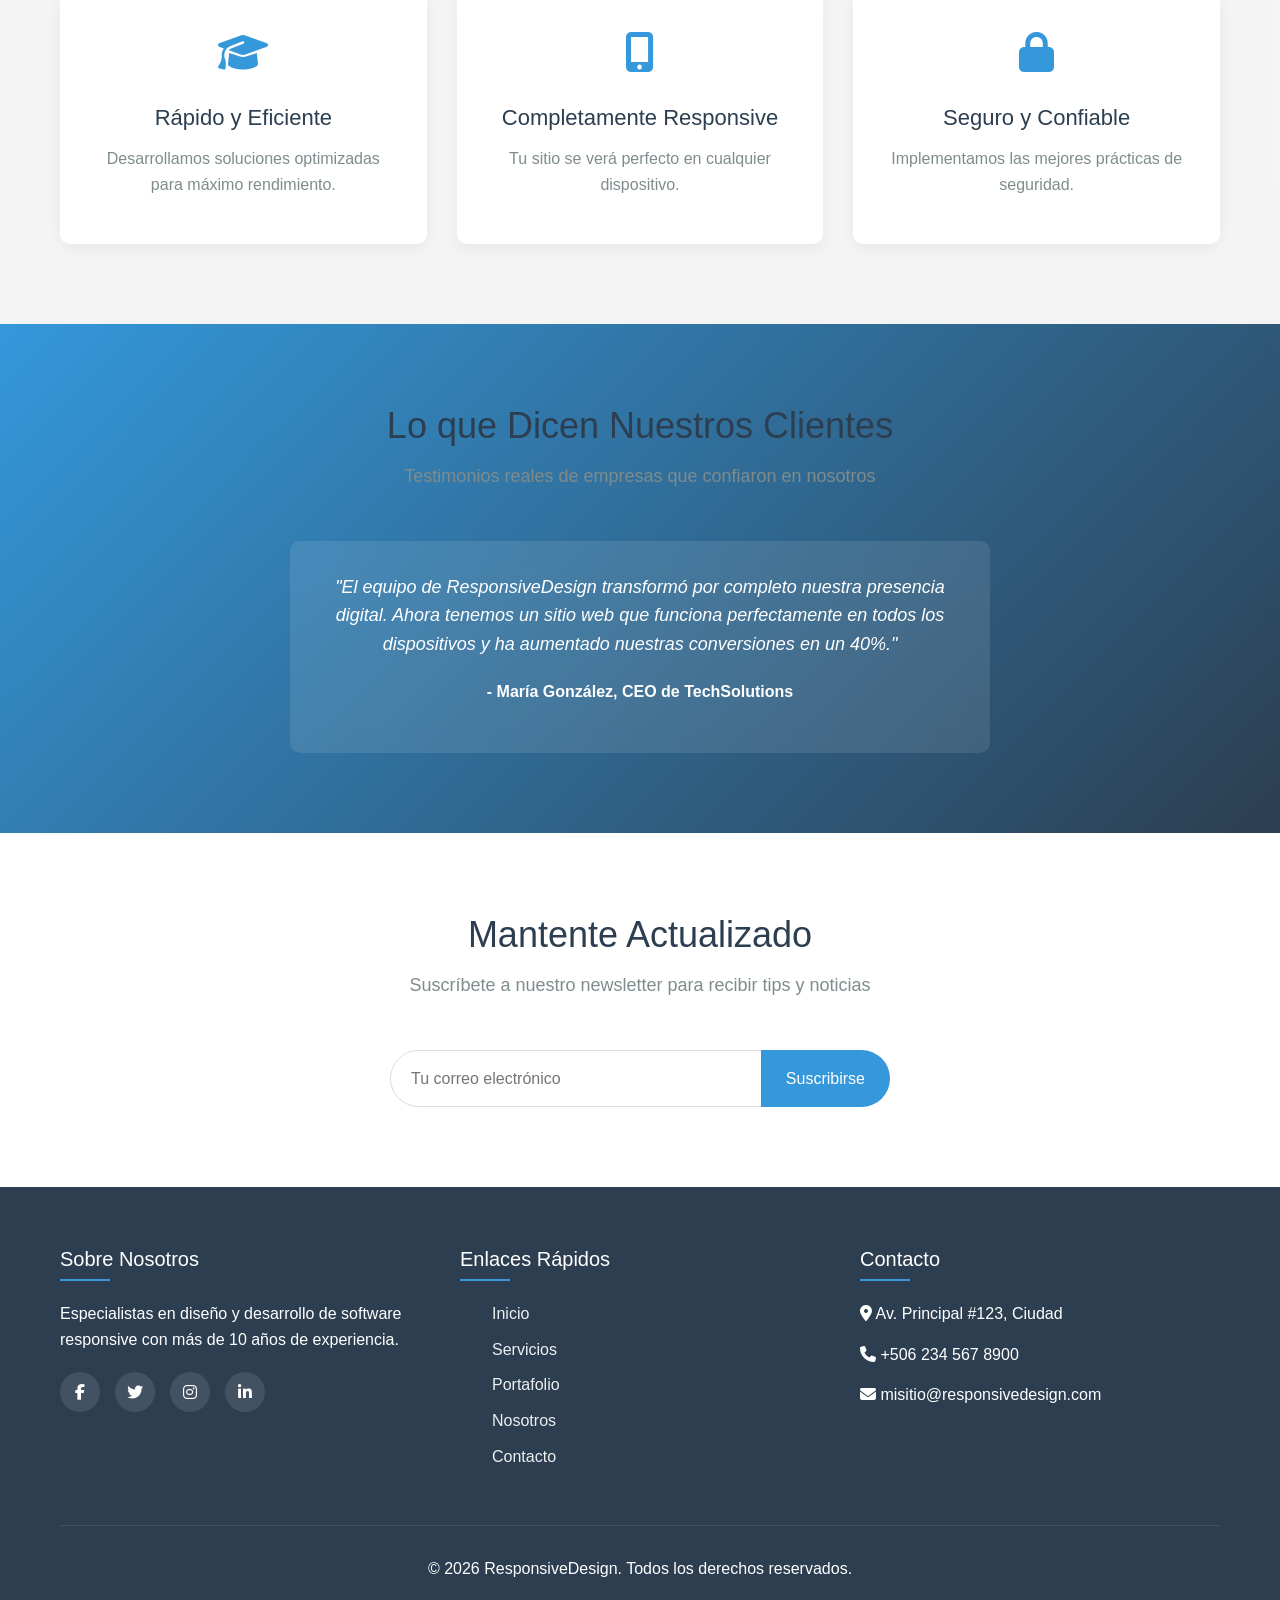
==== commit bd85d546: "reorganizacion y estructura de codigo a entregar" ====
--- a/index.html
+++ b/index.html
@@ -9,1069 +9,8 @@
     <link rel="stylesheet" href="https://cdnjs.cloudflare.com/ajax/libs/font-awesome/6.4.0/css/all.min.css">
     <link href="https://cdn.jsdelivr.net/npm/bootstrap@5.3.7/dist/css/bootstrap.min.css" rel="stylesheet"
         integrity="sha384-LN+7fdVzj6u52u30Kp6M/trliBMCMKTyK833zpbD+pXdCLuTusPj697FH4R/5mcr" crossorigin="anonymous">
-    <style>
-        /* Estilos generales */
-        * {
-            margin: 0;
-            padding: 0;
-            box-sizing: border-box;
-            font-family: 'Segoe UI', Tahoma, Geneva, Verdana, sans-serif;
-        }
-
-        body {
-            color: #333;
-            line-height: 1.6;
-            overflow-x: hidden;
-        }
-
-        /* CSS 100% Responsive para el Navbar */
-        .navbar {
-            padding: 0.5rem 1rem;
-            box-shadow: 0 2px 10px rgba(0, 0, 0, 0.1);
-        }
-
-        .navbar-brand {
-            display: none;
-            /* Ocultar ya que no se usa */
-        }
-
-        .logo img {
-            max-width: 100%;
-            height: auto;
-            transition: all 0.3s ease;
-        }
-
-        .navbar-nav {
-            align-items: center;
-        }
-
-        .nav-link {
-            font-weight: 500;
-            padding: 0.5rem 1rem;
-            transition: color 0.3s ease;
-        }
-
-        .nav-link:hover,
-        .nav-link.active {
-            color: #0d6efd !important;
-        }
-
-        .dropdown-menu {
-            /* border: none;
-            box-shadow: 0 5px 15px rgba(0, 0, 0, 0.1);
-            display: none;*/
-            position: absolute;
-            background-color: white;
-            box-shadow: 0 8px 16px rgba(0, 0, 0, 0.1);
-            border-radius: 4px;
-            padding: 10px 0;
-            width: 200px;
-            z-index: 100;
-            list-style: none;
-        }
-
-        .dropdown-item {
-            /*padding: 0.5rem 1rem;*/
-            transition: background-color 0.3s ease;
-            padding: 8px 20px;
-            display: block;
-            color: #333;
-            text-decoration: none;
-        }
-
-        .dropdown-item:hover {
-            background-color: #f8f9fa;
-        }
-
-        .nav-item:hover .dropdown-menu {
-            display: block;
-        }
-
-        .classroomvirtual {
-            display: flex;
-            align-items: center;
-        }
-
-        .classroomvirtual img {
-            margin-right: 0.5rem;
-            max-width: 70px;
-            height: auto;
-            transition: transform 0.3s ease;
-        }
-
-        .classroomvirtual img:hover {
-            transform: scale(1.05);
-        }
-
-        .btn-outline-primary {
-            border-width: 2px;
-            font-weight: 500;
-            transition: all 0.3s ease;
-        }
-
-        .btn-outline-primary:hover {
-            transform: translateY(-2px);
-            box-shadow: 0 4px 8px rgba(13, 110, 253, 0.2);
-        }
-
-        .navbar-toggler {
-            border: none;
-            padding: 0.25rem 0.5rem;
-        }
-
-        .navbar-toggler:focus {
-            box-shadow: none;
-        }
-
-        .container {
-            max-width: 1200px;
-            margin: 0 auto;
-            padding: 0 20px;
-            width: 100%;
-        }
-
-        a {
-            text-decoration: none;
-            color: #3498db;
-            transition: all 0.3s ease;
-        }
-
-        a:hover {
-            color: #2980b9;
-        }
-
-        .btn {
-            display: inline-block;
-            padding: 12px 25px;
-            background-color: #3498db;
-            color: white;
-            border-radius: 30px;
-            font-weight: 500;
-            transition: all 0.3s ease;
-            border: none;
-            cursor: pointer;
-            text-align: center;
-        }
-
-        .btn:hover {
-            background-color: #2980b9;
-            transform: translateY(-3px);
-            box-shadow: 0 10px 20px rgba(0, 0, 0, 0.1);
-        }
-
-        .btn-outline {
-            background-color: transparent;
-            border: 2px solid #3498db;
-            color: #3498db;
-        }
-
-        .btn-outline:hover {
-            background-color: #3498db;
-            color: white;
-        }
-
-        .section-title {
-            text-align: center;
-            margin-bottom: 50px;
-        }
-
-        .section-title h2 {
-            font-size: 2.25rem;
-            color: #2c3e50;
-            margin-bottom: 15px;
-        }
-
-        .section-title p {
-            font-size: 1.125rem;
-            color: #7f8c8d;
-            max-width: 700px;
-            margin: 0 auto;
-        }
-
-        /* Header */
-        header {
-            background-color: rgba(255, 255, 255, 0.95);
-            box-shadow: 0 2px 10px rgba(0, 0, 0, 0.1);
-            position: sticky;
-            top: 0;
-            z-index: 1000;
-            width: 100%;
-        }
-
-        .header-content {
-            display: flex;
-            justify-content: space-between;
-            align-items: center;
-            padding: 20px 0;
-            flex-wrap: wrap;
-        }
-
-        .logo {
-            font-size: 1.75rem;
-            font-weight: 700;
-            color: #2c3e50;
-            display: flex;
-            align-items: center;
-        }
-
-        .logo span {
-            color: #3498db;
-        }
-
-        .logo i {
-            margin-right: 10px;
-            font-size: 2rem;
-        }
-
-        nav {
-            display: flex;
-            align-items: center;
-        }
-
-        nav ul {
-            display: flex;
-            list-style: none;
-            flex-wrap: wrap;
-        }
-
-        nav ul li {
-            margin-left: 1.5rem;
-        }
-
-        nav ul li a {
-            color: #2c3e50;
-            font-weight: 500;
-            position: relative;
-            display: block;
-            padding: 0.5rem 0;
-        }
-
-        nav ul li a:after {
-            content: '';
-            position: absolute;
-            width: 0;
-            height: 2px;
-            background: #3498db;
-            left: 0;
-            bottom: 0;
-            transition: width 0.3s;
-        }
-
-        nav ul li a:hover:after {
-            width: 100%;
-        }
-
-        .menu-toggle {
-            display: none;
-            font-size: 1.5rem;
-            cursor: pointer;
-            background: none;
-            border: none;
-            color: #2c3e50;
-        }
-
-
-
-        /* Hero Section con imagen de fondo */
-        .hero {
-            padding: 6rem 0 4rem;
-            text-align: center;
-            position: relative;
-            overflow: hidden;
-            color: white;
-            min-height: 100vh;
-            display: flex;
-            align-items: center;
-        }
-
-        /* Opciones de fondo - ELIGE UNA de estas clases para el hero */
-        .hero.bg-nature {
-            background: url('https://images.unsplash.com/photo-1506744038136-46273834b3fb?ixlib=rb-4.0.3&ixid=M3wxMjA3fDB8MHxwaG90by1wYWdlfHx8fGVufDB8fHx8fA%3D%3D&auto=format&fit=crop&w=1770&q=80') no-repeat center center/cover;
-        }
-
-        .hero.bg-city {
-            background: url('https://images.unsplash.com/photo-1477959858617-67f85cf4f1df?ixlib=rb-4.0.3&ixid=M3wxMjA3fDB8MHxwaG90by1wYWdlfHx8fGVufDB8fHx8fA%3D%3D&auto=format&fit=crop&w=1844&q=80') no-repeat center center/cover;
-        }
-
-        .hero.bg-mountains {
-            background: url('https://images.unsplash.com/photo-1464822759023-fed622ff2c3b?ixlib=rb-4.0.3&ixid=M3wxMjA3fDB8MHxwaG90by1wYWdlfHx8fGVufDB8fHx8fA%3D%3D&auto=format&fit=crop&w=1770&q=80') no-repeat center center/cover;
-        }
-
-        .hero.bg-gradient {
-            background: linear-gradient(120deg, #a1c4fd 0%, #c2e9fb 100%);
-        }
-
-        .hero::before {
-            content: '';
-            position: absolute;
-            top: 0;
-            left: 0;
-            width: 100%;
-            height: 100%;
-            background: rgba(0, 0, 0, 0.5);
-            z-index: 1;
-        }
-
-        .hero-content {
-            max-width: 800px;
-            margin: 0 auto;
-            position: relative;
-            z-index: 2;
-            padding: 0 1rem;
-            width: 100%;
-        }
-
-        .hero h1 {
-            font-size: 3rem;
-            margin-bottom: 1.25rem;
-            animation: fadeInDown 1s ease;
-        }
-
-        .hero p {
-            font-size: 1.25rem;
-            margin-bottom: 2rem;
-            animation: fadeInUp 1s ease;
-        }
-
-        .hero-buttons {
-            display: flex;
-            justify-content: center;
-            gap: 1rem;
-            animation: fadeIn 1.5s ease;
-            flex-wrap: wrap;
-        }
-
-        .hero-buttons .btn {
-            margin: 0 0.5rem;
-            min-width: 180px;
-        }
-
-        .bg-selector {
-            display: flex;
-            justify-content: center;
-            gap: 1rem;
-            margin-top: 2rem;
-            flex-wrap: wrap;
-        }
-
-        .bg-option {
-            width: 80px;
-            height: 80px;
-            border-radius: 8px;
-            cursor: pointer;
-            border: 3px solid transparent;
-            transition: all 0.3s ease;
-            overflow: hidden;
-        }
-
-        .bg-option:hover {
-            transform: scale(1.1);
-        }
-
-        .bg-option.active {
-            border-color: #3498db;
-        }
-
-        .bg-option.nature {
-            background: url('https://images.unsplash.com/photo-1506744038136-46273834b3fb?ixlib=rb-4.0.3&ixid=M3wxMjA3fDB8MHxwaG90by1wYWdlfHx8fGVufDB8fHx8fA%3D%3D&auto=format&fit=crop&w=1770&q=80') no-repeat center center/cover;
-        }
-
-        .bg-option.city {
-            background: url('https://images.unsplash.com/photo-1477959858617-67f85cf4f1df?ixlib=rb-4.0.3&ixid=M3wxMjA3fDB8MHxwaG90by1wYWdlfHx8fGVufDB8fHx8fA%3D%3D&auto=format&fit=crop&w=1844&q=80') no-repeat center center/cover;
-        }
-
-        .bg-option.mountains {
-            background: url('https://images.unsplash.com/photo-1464822759023-fed622ff2c3b?ixlib=rb-4.0.3&ixid=M3wxMjA3fDB8MHxwaG90by1wYWdlfHx8fGVufDB8fHx8fA%3D%3D&auto=format&fit=crop&w=1770&q=80') no-repeat center center/cover;
-        }
-
-        .bg-option.gradient {
-            background: linear-gradient(120deg, #a1c4fd 0%, #c2e9fb 100%);
-        }
-
-
-        /* Hero 40% más pequeño */
-        .hero {
-            background: url('assets/img/header.jpg') no-repeat center center/cover !important;
-            color: white;
-            position: relative;
-            min-height: 60vh;
-            /* Reducido en 40% (de 100vh a 60vh) */
-            padding: 3rem 0;
-            /* Reducido de 6rem 0 4rem a 3rem 0 */
-        }
-
-        .hero::before {
-            content: '';
-            position: absolute;
-            top: 0;
-            left: 0;
-            width: 100%;
-            height: 100%;
-            background: rgba(0, 0, 0, 0.3);
-            z-index: 1;
-        }
-
-        .hero>.container {
-            position: relative;
-            z-index: 2;
-        }
-
-        .hero h1 {
-            font-size: 2.5rem;
-            /* Reducido de 3rem */
-            margin-bottom: 1rem;
-            /* Reducido de 1.25rem */
-        }
-
-        .hero p {
-            font-size: 1.1rem;
-            /* Reducido de 1.25rem */
-            margin-bottom: 1.5rem;
-            /* Reducido de 2rem */
-        }
-
-        .hero-buttons {
-            margin-bottom: 1rem;
-            /* Espacio adicional para el selector de fondo */
-        }
-
-        .hero h1,
-        .hero p {
-            color: white;
-            text-shadow: 2px 2px 4px rgba(0, 0, 0, 0.7);
-        }
-
-        .hero .btn {
-            background-color: #3498db;
-            border-color: #3498db;
-            box-shadow: 0 4px 8px rgba(0, 0, 0, 0.3);
-            padding: 10px 20px;
-            /* Ligeramente más pequeño */
-        }
-
-        .hero .btn-outline {
-            background-color: transparent;
-            border-color: white;
-            color: white;
-        }
-
-        .hero .btn-outline:hover {
-            background-color: white;
-            color: #3498db;
-        }
-
-        /* Ajustes para el selector de fondo */
-        .bg-selector {
-            background-color: rgba(255, 255, 255, 0.2);
-            padding: 10px;
-            border-radius: 8px;
-            backdrop-filter: blur(5px);
-        }
-
-        .bg-option {
-            width: 60px;
-            /* Reducido de 80px */
-            height: 60px;
-            /* Reducido de 80px */
-        }
-
-        .hero::before {
-            content: '';
-            position: absolute;
-            top: 0;
-            left: 0;
-            width: 100%;
-            height: 100%;
-            background: rgba(0, 0, 0, 0.3);
-            /* Slight overlay for better text contrast */
-            z-index: 1;
-        }
-
-        .hero>.container {
-            position: relative;
-            z-index: 2;
-        }
-
-        .hero h1,
-        .hero p {
-            color: white;
-            text-shadow: 2px 2px 4px rgba(0, 0, 0, 0.7);
-        }
-
-        .hero .btn {
-            background-color: #3498db;
-            border-color: #3498db;
-            box-shadow: 0 4px 8px rgba(0, 0, 0, 0.3);
-        }
-
-        .hero .btn-outline {
-            background-color: transparent;
-            border-color: white;
-            color: white;
-        }
-
-        .hero .btn-outline:hover {
-            background-color: white;
-            color: #3498db;
-        }
-
-        /* Ajustes para el selector de fondo */
-        .bg-selector {
-            background-color: rgba(255, 255, 255, 0.2);
-            padding: 15px;
-            border-radius: 10px;
-            backdrop-filter: blur(5px);
-        }
-
-        .hero h1,
-        .hero p {
-            color: white;
-            text-shadow: 1px 1px 3px rgba(0, 0, 0, 0.8);
-        }
-
-        .hero .btn {
-            background-color: #3498db;
-            border-color: #3498db;
-        }
-
-        .hero .btn-outline {
-            background-color: transparent;
-            border-color: white;
-            color: white;
-        }
-
-        .hero .btn-outline:hover {
-            background-color: white;
-            color: #3498db;
-        }
-
-        /* Carrusel de Tarjetas con Imágenes */
-        .cards-carousel {
-            padding: 80px 0;
-            background-color: #fff;
-        }
-
-        .carousel-container {
-            position: relative;
-            max-width: 1000px;
-            margin: 0 auto;
-            overflow: hidden;
-        }
-
-        .carousel-track {
-            display: flex;
-            transition: transform 0.5s ease;
-        }
-
-        .carousel-card {
-            flex: 0 0 calc(33.333% - 20px);
-            margin: 0 10px;
-            background: white;
-            border-radius: 10px;
-            overflow: hidden;
-            box-shadow: 0 5px 15px rgba(0, 0, 0, 0.1);
-            transition: transform 0.3s ease, box-shadow 0.3s ease;
-            position: relative;
-        }
-
-        .carousel-card:hover {
-            transform: translateY(-10px);
-            box-shadow: 0 15px 30px rgba(0, 0, 0, 0.15);
-        }
-
-        .card-img {
-            height: 180px;
-            display: flex;
-            align-items: center;
-            justify-content: center;
-            color: white;
-            font-size: 48px;
-            position: relative;
-            overflow: hidden;
-        }
-
-        .card-img::before {
-            content: '';
-            position: absolute;
-            top: 0;
-            left: 0;
-            width: 100%;
-            height: 100%;
-            background: linear-gradient(to bottom, rgba(0, 0, 0, 0.2), rgba(0, 0, 0, 0.7));
-            z-index: 1;
-        }
-
-        .card-img i {
-            position: relative;
-            z-index: 2;
-            text-shadow: 2px 2px 10px rgba(0, 0, 0, 0.5);
-        }
-
-        /* Imágenes de fondo para las tarjetas */
-        .card-web .card-img {
-            background: url('https://images.unsplash.com/photo-1460925895917-afdab827c52f?ixlib=rb-4.0.3&ixid=M3wxMjA3fDB8MHxwaG90by1wYWdlfHx8fGVufDB8fHx8fA%3D%3D&auto=format&fit=crop&w=1715&q=80') no-repeat center center/cover;
-        }
-
-        .card-mobile .card-img {
-            background: url('https://images.unsplash.com/photo-1511707171634-5f897ff02aa9?ixlib=rb-4.0.3&ixid=M3wxMjA3fDB8MHxwaG90by1wYWdlfHx8fGVufDB8fHx8fA%3D%3D&auto=format&fit=crop&w=1780&q=80') no-repeat center center/cover;
-        }
-
-        .card-marketing .card-img {
-            background: url('https://images.unsplash.com/photo-1460925895917-afdab827c52f?ixlib=rb-4.0.3&ixid=M3wxMjA3fDB8MHxwaG90by1wYWdlfHx8fGVufDB8fHx8fA%3D%3D&auto=format&fit=crop&w=1715&q=80') no-repeat center center/cover;
-        }
-
-        .card-design .card-img {
-            background: url('https://images.unsplash.com/photo-1545235617-9465d2a55698?ixlib=rb-4.0.3&ixid=M3wxMjA3fDB8MHxwaG90by1wYWdlfHx8fGVufDB8fHx8fA%3D%3D&auto=format&fit=crop&w=1780&q=80') no-repeat center center/cover;
-        }
-
-        .card-seo .card-img {
-            background: url('https://images.unsplash.com/photo-1506784983877-45594efa4cbe?ixlib=rb-4.0.3&ixid=M3wxMjA3fDB8MHxwaG90by1wYWdlfHx8fGVufDB8fHx8fA%3D%3D&auto=format&fit=crop&w=1768&q=80') no-repeat center center/cover;
-        }
-
-        .card-cloud .card-img {
-            background: url('https://images.unsplash.com/photo-1451187580459-43490279c0fa?ixlib=rb-4.0.3&ixid=M3wxMjA3fDB8MHxwaG90by1wYWdlfHx8fGVufDB8fHx8fA%3D%3D&auto=format&fit=crop&w=1772&q=80') no-repeat center center/cover;
-        }
-
-        .card-content {
-            padding: 20px;
-            position: relative;
-        }
-
-        .card-content h3 {
-            font-size: 20px;
-            margin-bottom: 10px;
-            color: #502c40;
-        }
-
-        .card-content p {
-            color: #7f8c8d;
-            margin-bottom: 15px;
-        }
-
-        .carousel-nav {
-            display: flex;
-            justify-content: center;
-            margin-top: 30px;
-        }
-
-        .carousel-dot {
-            width: 12px;
-            height: 12px;
-            background: #ddd;
-            border-radius: 50%;
-            margin: 0 5px;
-            cursor: pointer;
-            transition: background 0.3s ease;
-        }
-
-        .carousel-dot.active {
-            background: #3498db;
-        }
-
-        /* Features Section */
-        .features {
-            padding: 80px 0;
-            background-color: #f8f9fa;
-        }
-
-        .features-grid {
-            display: grid;
-            grid-template-columns: repeat(auto-fit, minmax(300px, 1fr));
-            gap: 30px;
-        }
-
-        .feature-card {
-            background: white;
-            padding: 30px;
-            border-radius: 10px;
-            box-shadow: 0 5px 15px rgba(0, 0, 0, 0.05);
-            text-align: center;
-            transition: transform 0.3s ease;
-        }
-
-        .feature-card:hover {
-            transform: translateY(-5px);
-        }
-
-        .feature-icon {
-            font-size: 40px;
-            color: #3498db;
-            margin-bottom: 20px;
-        }
-
-        .feature-card h3 {
-            font-size: 22px;
-            margin-bottom: 15px;
-            color: #2c3e50;
-        }
-
-        .feature-card p {
-            color: #7f8c8d;
-        }
-
-        /* Testimonials */
-        .testimonials {
-            padding: 5rem 0;
-            background: linear-gradient(135deg, #3498db 0%, #2c3e50 100%);
-            color: white;
-            text-align: center;
-        }
-
-        .testimonial-container {
-            max-width: 800px;
-            margin: 0 auto;
-            position: relative;
-            width: 100%;
-            padding: 0 1rem;
-        }
-
-        .testimonial {
-            background: rgba(255, 255, 255, 0.1);
-            padding: 2rem;
-            border-radius: 10px;
-            margin: 0 auto;
-            max-width: 700px;
-            backdrop-filter: blur(10px);
-        }
-
-        .testimonial-text {
-            font-size: 1.125rem;
-            font-style: italic;
-            margin-bottom: 1.25rem;
-        }
-
-        .testimonial-author {
-            font-weight: 600;
-            font-size: 1rem;
-        }
-
-        /* Newsletter */
-        .newsletter {
-            padding: 5rem 0;
-            background-color: #fff;
-            text-align: center;
-        }
-
-        .newsletter-form {
-            display: flex;
-            max-width: 500px;
-            margin: 0 auto;
-            width: 100%;
-            flex-wrap: wrap;
-            justify-content: center;
-        }
-
-        .newsletter-form input {
-            flex: 1;
-            padding: 15px 20px;
-            border: 1px solid #ddd;
-            border-radius: 50px;
-            font-size: 1rem;
-            outline: none;
-            min-width: 250px;
-            margin-bottom: 1rem;
-        }
-
-        .newsletter-form button {
-            padding: 15px 25px;
-            background: #3498db;
-            color: white;
-            border: none;
-            border-radius: 50px;
-            cursor: pointer;
-            font-size: 1rem;
-            font-weight: 500;
-            transition: background 0.3s ease;
-            margin-left: 0;
-        }
-
-        .newsletter-form button:hover {
-            background: #2980b9;
-        }
-
-        /* Footer */
-        footer {
-            background: #2c3e50;
-            color: white;
-            padding: 3.75rem 0 1.875rem;
-        }
-
-        .footer-content {
-            display: grid;
-            grid-template-columns: repeat(auto-fit, minmax(250px, 1fr));
-            gap: 2.5rem;
-            margin-bottom: 2.5rem;
-        }
-
-        .footer-section h3 {
-            font-size: 1.25rem;
-            margin-bottom: 1.25rem;
-            position: relative;
-            padding-bottom: 0.625rem;
-        }
-
-        .footer-section h3::after {
-            content: '';
-            position: absolute;
-            left: 0;
-            bottom: 0;
-            width: 50px;
-            height: 2px;
-            background: #3498db;
-        }
-
-        .footer-section p {
-            margin-bottom: 0.9375rem;
-        }
-
-        .footer-links ul {
-            list-style: none;
-        }
-
-        .footer-links ul li {
-            margin-bottom: 0.625rem;
-        }
-
-        .footer-links ul li a {
-            color: #ecf0f1;
-            transition: color 0.3s ease;
-        }
-
-        .footer-links ul li a:hover {
-            color: #3498db;
-            padding-left: 5px;
-        }
-
-        .footer-social {
-            display: flex;
-            gap: 0.9375rem;
-            margin-top: 1.25rem;
-            flex-wrap: wrap;
-        }
-
-        .footer-social a {
-            display: flex;
-            align-items: center;
-            justify-content: center;
-            width: 40px;
-            height: 40px;
-            background: rgba(255, 255, 255, 0.1);
-            border-radius: 50%;
-            color: white;
-            transition: all 0.3s ease;
-        }
-
-        .footer-social a:hover {
-            background: #3498db;
-            transform: translateY(-3px);
-        }
-
-        .footer-bottom {
-            text-align: center;
-            padding-top: 1.875rem;
-            border-top: 1px solid rgba(255, 255, 255, 0.1);
-        }
-
-        /* Animaciones */
-        @keyframes fadeIn {
-            from {
-                opacity: 0;
-            }
-
-            to {
-                opacity: 1;
-            }
-        }
-
-        @keyframes fadeInUp {
-            from {
-                opacity: 0;
-                transform: translateY(20px);
-            }
-
-            to {
-                opacity: 1;
-                transform: translateY(0);
-            }
-        }
-
-        @keyframes fadeInDown {
-            from {
-                opacity: 0;
-                transform: translateY(-20px);
-            }
-
-            to {
-                opacity: 1;
-                transform: translateY(0);
-            }
-        }
-
-        /* Responsive */
-        @media (min-width: 576px) {
-            .carousel-card {
-                flex: 0 0 calc(50% - 2rem);
-            }
-
-            .hero h1 {
-                font-size: 3.5rem;
-            }
-        }
-
-        @media (min-width: 768px) {
-            .carousel-card {
-                flex: 0 0 calc(33.333% - 2rem);
-            }
-
-            .newsletter-form {
-                flex-wrap: nowrap;
-            }
-
-            .newsletter-form input {
-                border-radius: 50px 0 0 50px;
-                margin-bottom: 0;
-            }
-
-            .newsletter-form button {
-                border-radius: 0 50px 50px 0;
-                margin-left: -1px;
-            }
-
-            .hero-buttons {
-                flex-direction: row;
-            }
-        }
-
-        @media (min-width: 992px) {
-            .hero h1 {
-                font-size: 4rem;
-            }
-        }
-
-        @media (max-width: 991px) {
-            .header-content {
-                flex-direction: row;
-                justify-content: space-between;
-            }
-
-            nav ul {
-                margin-top: 0;
-            }
-        }
-
-        @media (max-width: 768px) {
-            .header-content {
-                flex-direction: column;
-                text-align: center;
-                padding: 1rem 0;
-            }
-
-            .logo {
-                margin-bottom: 1rem;
-            }
-
-            nav ul {
-                justify-content: center;
-                margin-top: 1rem;
-                width: 100%;
-            }
-
-            nav ul li {
-                margin: 0.5rem 0.75rem;
-            }
-
-            .menu-toggle {
-                display: block;
-                position: absolute;
-                top: 1.25rem;
-                right: 1.25rem;
-            }
-
-            .hero {
-                padding: 4rem 0 2rem;
-                min-height: auto;
-            }
-
-            .hero h1 {
-                font-size: 2.5rem;
-            }
-
-            .hero p {
-                font-size: 1.125rem;
-            }
-
-            .hero-buttons .btn {
-                width: 100%;
-                margin: 0.5rem 0;
-            }
-
-            .section-title h2 {
-                font-size: 2rem;
-            }
-
-            .section-title p {
-                font-size: 1rem;
-            }
-
-            .footer-section h3::after {
-                left: 50%;
-                transform: translateX(-50%);
-            }
-
-            .footer-social {
-                justify-content: center;
-            }
-
-            .testimonial {
-                padding: 1.5rem;
-            }
-        }
-
-        @media (max-width: 480px) {
-            .hero h1 {
-                font-size: 2rem;
-            }
-
-            .hero p {
-                font-size: 1rem;
-            }
-
-            .bg-option {
-                width: 60px;
-                height: 60px;
-            }
-
-            .features-grid {
-                grid-template-columns: 1fr;
-            }
-
-            .carousel-card {
-                flex: 0 0 calc(100% - 1rem);
-                margin: 0 0.5rem;
-            }
-
-            .card-img {
-                height: 150px;
-            }
-
-            .feature-card {
-                padding: 1.5rem;
-            }
-        }
-
-        /* Clase para menú móvil activo */
-        .nav-active {
-            display: flex !important;
-            flex-direction: column;
-            position: absolute;
-            top: 100%;
-            left: 0;
-            width: 100%;
-            background: white;
-            box-shadow: 0 5px 10px rgba(0, 0, 0, 0.1);
-            padding: 1rem 0;
-        }
-    </style>
+    <link rel="stylesheet" href="css/style_index.css">
+   
 </head>
 
 <body>
@@ -1273,10 +212,10 @@
             </div>
             <div class="testimonial-container">
                 <div class="testimonial">
-                    <p class="testimonial-text">"El equipo de RobletoDesign transformó por completo su presencia
-                        digital. Ahora tiene un sitio web que funciona perfectamente en todos los dispositivos con diseño fresco y moderno,
-                        aumentando sus conversiones en un 100%."</p>
-                    <p class="testimonial-author">- Alejandro Robleto, TechSolutions</p>
+                    <p class="testimonial-text">"El equipo de ResponsiveDesign transformó por completo nuestra presencia
+                        digital. Ahora tenemos un sitio web que funciona perfectamente en todos los dispositivos y ha
+                        aumentado nuestras conversiones en un 40%."</p>
+                    <p class="testimonial-author">- María González, CEO de TechSolutions</p>
                 </div>
             </div>
         </div>
@@ -1302,7 +241,7 @@
             <div class="footer-content">
                 <div class="footer-section">
                     <h3>Sobre Nosotros</h3>
-                    <p>Especialistas en diseño y desarrollo de software responsive con más de 3+ años de experiencia.</p>
+                    <p>Especialistas en diseño y desarrollo de software responsive con más de 10 años de experiencia.</p>
                     <div class="footer-social">
                         <a href="#"><i class="fab fa-facebook-f"></i></a>
                         <a href="#"><i class="fab fa-twitter"></i></a>
@@ -1330,84 +269,13 @@
                 </div>
             </div>
             <div class="footer-bottom">
-                <p>&copy; 2026 RobletoDesign. Todos los derechos reservados.</p>
+                <p>&copy; 2026 ResponsiveDesign. Todos los derechos reservados.</p>
             </div>
         </div>
     </footer>
-
-    <script>
-        // JavaScript para el menú móvil
-        document.getElementById('menuToggle').addEventListener('click', function () {
-            const navMenu = document.getElementById('navMenu');
-            navMenu.classList.toggle('nav-active');
-        });
-
-        // JavaScript para el selector de fondo
-        document.querySelectorAll('.bg-option').forEach(option => {
-            option.addEventListener('click', function () {
-                const bgType = this.getAttribute('data-bg');
-                document.querySelector('.hero').className = 'hero bg-' + bgType;
-
-                document.querySelectorAll('.bg-option').forEach(opt => {
-                    opt.classList.remove('active');
-                });
-                this.classList.add('active');
-            });
-        });
-
-        // JavaScript básico para el carrusel
-        document.querySelectorAll('.carousel-dot').forEach((dot, index) => {
-            dot.addEventListener('click', function () {
-                const track = document.querySelector('.carousel-track');
-                track.style.transform = `translateX(-${index * 100}%)`;
-
-                document.querySelectorAll('.carousel-dot').forEach(d => {
-                    d.classList.remove('active');
-                });
-                this.classList.add('active');
-            });
-        });
-    </script>
     <script src="https://cdn.jsdelivr.net/npm/bootstrap@5.3.7/dist/js/bootstrap.bundle.min.js"
         integrity="sha384-ndDqU0Gzau9qJ1lfW4pNLlhNTkCfHzAVBReH9diLvGRem5+R9g2FzA8ZGN954O5Q"
         crossorigin="anonymous"></script>
-    <script>
-        // JavaScript para el carrusel de tarjetas
-        document.addEventListener('DOMContentLoaded', function () {
-            const track = document.querySelector('.carousel-track');
-            const cards = document.querySelectorAll('.carousel-card');
-            const dots = document.querySelectorAll('.carousel-dot');
-
-            let currentIndex = 0;
-            const cardWidth = cards[0].offsetWidth + 20; // Ancho de la tarjeta + margen
-
-            // Función para mover el carrusel
-            function moveCarousel(index) {
-                track.style.transform = `translateX(-${index * cardWidth}px)`;
-
-                // Actualizar dots activos
-                dots.forEach((dot, i) => {
-                    dot.classList.toggle('active', i === index);
-                });
-
-                currentIndex = index;
-            }
-
-            // Event listeners para los dots
-            dots.forEach((dot, index) => {
-                dot.addEventListener('click', () => {
-                    moveCarousel(index);
-                });
-            });
-
-            // Auto slide cada 5 segundos
-            setInterval(() => {
-                let nextIndex = (currentIndex + 1) % dots.length;
-                moveCarousel(nextIndex);
-            }, 4000);
-
-        });
-    </script>
 </body>
 
-</html>
+</html>
--- a/css/style_index.css
+++ b/css/style_index.css
@@ -0,0 +1,1063 @@
+
+        /* Estilos generales */
+        * {
+            margin: 0;
+            padding: 0;
+            box-sizing: border-box;
+            font-family: 'Segoe UI', Tahoma, Geneva, Verdana, sans-serif;
+        }
+
+        body {
+            color: #333;
+            line-height: 1.6;
+            overflow-x: hidden;
+        }
+
+        /* CSS 100% Responsive para el Navbar */
+        .navbar {
+            padding: 0.5rem 1rem;
+            box-shadow: 0 2px 10px rgba(0, 0, 0, 0.1);
+        }
+
+        .navbar-brand {
+            display: none;
+            /* Ocultar ya que no se usa */
+        }
+
+        .logo img {
+            max-width: 100%;
+            height: auto;
+            transition: all 0.3s ease;
+        }
+
+        .navbar-nav {
+            align-items: center;
+        }
+
+        .nav-link {
+            font-weight: 500;
+            padding: 0.5rem 1rem;
+            transition: color 0.3s ease;
+        }
+
+        .nav-link:hover,
+        .nav-link.active {
+            color: #0d6efd !important;
+        }
+
+        .dropdown-menu {
+            /* border: none;
+            box-shadow: 0 5px 15px rgba(0, 0, 0, 0.1);
+            display: none;*/
+            position: absolute;
+            background-color: white;
+            box-shadow: 0 8px 16px rgba(0, 0, 0, 0.1);
+            border-radius: 4px;
+            padding: 10px 0;
+            width: 200px;
+            z-index: 100;
+            list-style: none;
+        }
+
+        .dropdown-item {
+            /*padding: 0.5rem 1rem;*/
+            transition: background-color 0.3s ease;
+            padding: 8px 20px;
+            display: block;
+            color: #333;
+            text-decoration: none;
+        }
+
+        .dropdown-item:hover {
+            background-color: #f8f9fa;
+        }
+
+        .nav-item:hover .dropdown-menu {
+            display: block;
+        }
+
+        .classroomvirtual {
+            display: flex;
+            align-items: center;
+        }
+
+        .classroomvirtual img {
+            margin-right: 0.5rem;
+            max-width: 70px;
+            height: auto;
+            transition: transform 0.3s ease;
+        }
+
+        .classroomvirtual img:hover {
+            transform: scale(1.05);
+        }
+
+        .btn-outline-primary {
+            border-width: 2px;
+            font-weight: 500;
+            transition: all 0.3s ease;
+        }
+
+        .btn-outline-primary:hover {
+            transform: translateY(-2px);
+            box-shadow: 0 4px 8px rgba(13, 110, 253, 0.2);
+        }
+
+        .navbar-toggler {
+            border: none;
+            padding: 0.25rem 0.5rem;
+        }
+
+        .navbar-toggler:focus {
+            box-shadow: none;
+        }
+
+        .container {
+            max-width: 1200px;
+            margin: 0 auto;
+            padding: 0 20px;
+            width: 100%;
+        }
+
+        a {
+            text-decoration: none;
+            color: #3498db;
+            transition: all 0.3s ease;
+        }
+
+        a:hover {
+            color: #2980b9;
+        }
+
+        .btn {
+            display: inline-block;
+            padding: 12px 25px;
+            background-color: #3498db;
+            color: white;
+            border-radius: 30px;
+            font-weight: 500;
+            transition: all 0.3s ease;
+            border: none;
+            cursor: pointer;
+            text-align: center;
+        }
+
+        .btn:hover {
+            background-color: #2980b9;
+            transform: translateY(-3px);
+            box-shadow: 0 10px 20px rgba(0, 0, 0, 0.1);
+        }
+
+        .btn-outline {
+            background-color: transparent;
+            border: 2px solid #3498db;
+            color: #3498db;
+        }
+
+        .btn-outline:hover {
+            background-color: #3498db;
+            color: white;
+        }
+
+        .section-title {
+            text-align: center;
+            margin-bottom: 50px;
+        }
+
+        .section-title h2 {
+            font-size: 2.25rem;
+            color: #2c3e50;
+            margin-bottom: 15px;
+        }
+
+        .section-title p {
+            font-size: 1.125rem;
+            color: #7f8c8d;
+            max-width: 700px;
+            margin: 0 auto;
+        }
+
+        /* Header */
+        header {
+            background-color: rgba(255, 255, 255, 0.95);
+            box-shadow: 0 2px 10px rgba(0, 0, 0, 0.1);
+            position: sticky;
+            top: 0;
+            z-index: 1000;
+            width: 100%;
+        }
+
+        .header-content {
+            display: flex;
+            justify-content: space-between;
+            align-items: center;
+            padding: 20px 0;
+            flex-wrap: wrap;
+        }
+
+        .logo {
+            font-size: 1.75rem;
+            font-weight: 700;
+            color: #2c3e50;
+            display: flex;
+            align-items: center;
+        }
+
+        .logo span {
+            color: #3498db;
+        }
+
+        .logo i {
+            margin-right: 10px;
+            font-size: 2rem;
+        }
+
+        nav {
+            display: flex;
+            align-items: center;
+        }
+
+        nav ul {
+            display: flex;
+            list-style: none;
+            flex-wrap: wrap;
+        }
+
+        nav ul li {
+            margin-left: 1.5rem;
+        }
+
+        nav ul li a {
+            color: #2c3e50;
+            font-weight: 500;
+            position: relative;
+            display: block;
+            padding: 0.5rem 0;
+        }
+
+        nav ul li a:after {
+            content: '';
+            position: absolute;
+            width: 0;
+            height: 2px;
+            background: #3498db;
+            left: 0;
+            bottom: 0;
+            transition: width 0.3s;
+        }
+
+        nav ul li a:hover:after {
+            width: 100%;
+        }
+
+        .menu-toggle {
+            display: none;
+            font-size: 1.5rem;
+            cursor: pointer;
+            background: none;
+            border: none;
+            color: #2c3e50;
+        }
+
+
+
+        /* Hero Section con imagen de fondo */
+        .hero {
+            padding: 6rem 0 4rem;
+            text-align: center;
+            position: relative;
+            overflow: hidden;
+            color: white;
+            min-height: 100vh;
+            display: flex;
+            align-items: center;
+        }
+
+        /* Opciones de fondo - ELIGE UNA de estas clases para el hero */
+        .hero.bg-nature {
+            background: url('https://images.unsplash.com/photo-1506744038136-46273834b3fb?ixlib=rb-4.0.3&ixid=M3wxMjA3fDB8MHxwaG90by1wYWdlfHx8fGVufDB8fHx8fA%3D%3D&auto=format&fit=crop&w=1770&q=80') no-repeat center center/cover;
+        }
+
+        .hero.bg-city {
+            background: url('https://images.unsplash.com/photo-1477959858617-67f85cf4f1df?ixlib=rb-4.0.3&ixid=M3wxMjA3fDB8MHxwaG90by1wYWdlfHx8fGVufDB8fHx8fA%3D%3D&auto=format&fit=crop&w=1844&q=80') no-repeat center center/cover;
+        }
+
+        .hero.bg-mountains {
+            background: url('https://images.unsplash.com/photo-1464822759023-fed622ff2c3b?ixlib=rb-4.0.3&ixid=M3wxMjA3fDB8MHxwaG90by1wYWdlfHx8fGVufDB8fHx8fA%3D%3D&auto=format&fit=crop&w=1770&q=80') no-repeat center center/cover;
+        }
+
+        .hero.bg-gradient {
+            background: linear-gradient(120deg, #a1c4fd 0%, #c2e9fb 100%);
+        }
+
+        .hero::before {
+            content: '';
+            position: absolute;
+            top: 0;
+            left: 0;
+            width: 100%;
+            height: 100%;
+            background: rgba(0, 0, 0, 0.5);
+            z-index: 1;
+        }
+
+        .hero-content {
+            max-width: 800px;
+            margin: 0 auto;
+            position: relative;
+            z-index: 2;
+            padding: 0 1rem;
+            width: 100%;
+        }
+
+        .hero h1 {
+            font-size: 3rem;
+            margin-bottom: 1.25rem;
+            animation: fadeInDown 1s ease;
+        }
+
+        .hero p {
+            font-size: 1.25rem;
+            margin-bottom: 2rem;
+            animation: fadeInUp 1s ease;
+        }
+
+        .hero-buttons {
+            display: flex;
+            justify-content: center;
+            gap: 1rem;
+            animation: fadeIn 1.5s ease;
+            flex-wrap: wrap;
+        }
+
+        .hero-buttons .btn {
+            margin: 0 0.5rem;
+            min-width: 180px;
+        }
+
+        .bg-selector {
+            display: flex;
+            justify-content: center;
+            gap: 1rem;
+            margin-top: 2rem;
+            flex-wrap: wrap;
+        }
+
+        .bg-option {
+            width: 80px;
+            height: 80px;
+            border-radius: 8px;
+            cursor: pointer;
+            border: 3px solid transparent;
+            transition: all 0.3s ease;
+            overflow: hidden;
+        }
+
+        .bg-option:hover {
+            transform: scale(1.1);
+        }
+
+        .bg-option.active {
+            border-color: #3498db;
+        }
+
+        .bg-option.nature {
+            background: url('https://images.unsplash.com/photo-1506744038136-46273834b3fb?ixlib=rb-4.0.3&ixid=M3wxMjA3fDB8MHxwaG90by1wYWdlfHx8fGVufDB8fHx8fA%3D%3D&auto=format&fit=crop&w=1770&q=80') no-repeat center center/cover;
+        }
+
+        .bg-option.city {
+            background: url('https://images.unsplash.com/photo-1477959858617-67f85cf4f1df?ixlib=rb-4.0.3&ixid=M3wxMjA3fDB8MHxwaG90by1wYWdlfHx8fGVufDB8fHx8fA%3D%3D&auto=format&fit=crop&w=1844&q=80') no-repeat center center/cover;
+        }
+
+        .bg-option.mountains {
+            background: url('https://images.unsplash.com/photo-1464822759023-fed622ff2c3b?ixlib=rb-4.0.3&ixid=M3wxMjA3fDB8MHxwaG90by1wYWdlfHx8fGVufDB8fHx8fA%3D%3D&auto=format&fit=crop&w=1770&q=80') no-repeat center center/cover;
+        }
+
+        .bg-option.gradient {
+            background: linear-gradient(120deg, #a1c4fd 0%, #c2e9fb 100%);
+        }
+
+
+        /* Hero 40% más pequeño */
+        .hero {
+            background: url('../assets/img/header.jpg') no-repeat center center/cover !important;
+            color: white;
+            position: relative;
+            min-height: 60vh;
+            /* Reducido en 40% (de 100vh a 60vh) */
+            padding: 3rem 0;
+            /* Reducido de 6rem 0 4rem a 3rem 0 */
+        }
+
+        .hero::before {
+            content: '';
+            position: absolute;
+            top: 0;
+            left: 0;
+            width: 100%;
+            height: 100%;
+            background: rgba(0, 0, 0, 0.3);
+            z-index: 1;
+        }
+
+        .hero>.container {
+            position: relative;
+            z-index: 2;
+        }
+
+        .hero h1 {
+            font-size: 2.5rem;
+            /* Reducido de 3rem */
+            margin-bottom: 1rem;
+            /* Reducido de 1.25rem */
+        }
+
+        .hero p {
+            font-size: 1.1rem;
+            /* Reducido de 1.25rem */
+            margin-bottom: 1.5rem;
+            /* Reducido de 2rem */
+        }
+
+        .hero-buttons {
+            margin-bottom: 1rem;
+            /* Espacio adicional para el selector de fondo */
+        }
+
+        .hero h1,
+        .hero p {
+            color: white;
+            text-shadow: 2px 2px 4px rgba(0, 0, 0, 0.7);
+        }
+
+        .hero .btn {
+            background-color: #3498db;
+            border-color: #3498db;
+            box-shadow: 0 4px 8px rgba(0, 0, 0, 0.3);
+            padding: 10px 20px;
+            /* Ligeramente más pequeño */
+        }
+
+        .hero .btn-outline {
+            background-color: transparent;
+            border-color: white;
+            color: white;
+        }
+
+        .hero .btn-outline:hover {
+            background-color: white;
+            color: #3498db;
+        }
+
+        /* Ajustes para el selector de fondo */
+        .bg-selector {
+            background-color: rgba(255, 255, 255, 0.2);
+            padding: 10px;
+            border-radius: 8px;
+            backdrop-filter: blur(5px);
+        }
+
+        .bg-option {
+            width: 60px;
+            /* Reducido de 80px */
+            height: 60px;
+            /* Reducido de 80px */
+        }
+
+        .hero::before {
+            content: '';
+            position: absolute;
+            top: 0;
+            left: 0;
+            width: 100%;
+            height: 100%;
+            background: rgba(0, 0, 0, 0.3);
+            /* Slight overlay for better text contrast */
+            z-index: 1;
+        }
+
+        .hero>.container {
+            position: relative;
+            z-index: 2;
+        }
+
+        .hero h1,
+        .hero p {
+            color: white;
+            text-shadow: 2px 2px 4px rgba(0, 0, 0, 0.7);
+        }
+
+        .hero .btn {
+            background-color: #3498db;
+            border-color: #3498db;
+            box-shadow: 0 4px 8px rgba(0, 0, 0, 0.3);
+        }
+
+        .hero .btn-outline {
+            background-color: transparent;
+            border-color: white;
+            color: white;
+        }
+
+        .hero .btn-outline:hover {
+            background-color: white;
+            color: #3498db;
+        }
+
+        /* Ajustes para el selector de fondo */
+        .bg-selector {
+            background-color: rgba(255, 255, 255, 0.2);
+            padding: 15px;
+            border-radius: 10px;
+            backdrop-filter: blur(5px);
+        }
+
+        .hero h1,
+        .hero p {
+            color: white;
+            text-shadow: 1px 1px 3px rgba(0, 0, 0, 0.8);
+        }
+
+        .hero .btn {
+            background-color: #3498db;
+            border-color: #3498db;
+        }
+
+        .hero .btn-outline {
+            background-color: transparent;
+            border-color: white;
+            color: white;
+        }
+
+        .hero .btn-outline:hover {
+            background-color: white;
+            color: #3498db;
+        }
+
+        /* Carrusel de Tarjetas con Imágenes */
+        .cards-carousel {
+            padding: 80px 0;
+            background-color: #fff;
+        }
+
+        .carousel-container {
+            position: relative;
+            max-width: 1000px;
+            margin: 0 auto;
+            overflow: hidden;
+        }
+
+        .carousel-track {
+            display: flex;
+            transition: transform 0.5s ease;
+        }
+
+        .carousel-card {
+            flex: 0 0 calc(33.333% - 20px);
+            margin: 0 10px;
+            background: white;
+            border-radius: 10px;
+            overflow: hidden;
+            box-shadow: 0 5px 15px rgba(0, 0, 0, 0.1);
+            transition: transform 0.3s ease, box-shadow 0.3s ease;
+            position: relative;
+        }
+
+        .carousel-card:hover {
+            transform: translateY(-10px);
+            box-shadow: 0 15px 30px rgba(0, 0, 0, 0.15);
+        }
+
+        .card-img {
+            height: 180px;
+            display: flex;
+            align-items: center;
+            justify-content: center;
+            color: white;
+            font-size: 48px;
+            position: relative;
+            overflow: hidden;
+        }
+
+        .card-img::before {
+            content: '';
+            position: absolute;
+            top: 0;
+            left: 0;
+            width: 100%;
+            height: 100%;
+            background: linear-gradient(to bottom, rgba(0, 0, 0, 0.2), rgba(0, 0, 0, 0.7));
+            z-index: 1;
+        }
+
+        .card-img i {
+            position: relative;
+            z-index: 2;
+            text-shadow: 2px 2px 10px rgba(0, 0, 0, 0.5);
+        }
+
+        /* Imágenes de fondo para las tarjetas */
+        .card-web .card-img {
+            background: url('https://images.unsplash.com/photo-1460925895917-afdab827c52f?ixlib=rb-4.0.3&ixid=M3wxMjA3fDB8MHxwaG90by1wYWdlfHx8fGVufDB8fHx8fA%3D%3D&auto=format&fit=crop&w=1715&q=80') no-repeat center center/cover;
+        }
+
+        .card-mobile .card-img {
+            background: url('https://images.unsplash.com/photo-1511707171634-5f897ff02aa9?ixlib=rb-4.0.3&ixid=M3wxMjA3fDB8MHxwaG90by1wYWdlfHx8fGVufDB8fHx8fA%3D%3D&auto=format&fit=crop&w=1780&q=80') no-repeat center center/cover;
+        }
+
+        .card-marketing .card-img {
+            background: url('https://images.unsplash.com/photo-1460925895917-afdab827c52f?ixlib=rb-4.0.3&ixid=M3wxMjA3fDB8MHxwaG90by1wYWdlfHx8fGVufDB8fHx8fA%3D%3D&auto=format&fit=crop&w=1715&q=80') no-repeat center center/cover;
+        }
+
+        .card-design .card-img {
+            background: url('https://images.unsplash.com/photo-1545235617-9465d2a55698?ixlib=rb-4.0.3&ixid=M3wxMjA3fDB8MHxwaG90by1wYWdlfHx8fGVufDB8fHx8fA%3D%3D&auto=format&fit=crop&w=1780&q=80') no-repeat center center/cover;
+        }
+
+        .card-seo .card-img {
+            background: url('https://images.unsplash.com/photo-1506784983877-45594efa4cbe?ixlib=rb-4.0.3&ixid=M3wxMjA3fDB8MHxwaG90by1wYWdlfHx8fGVufDB8fHx8fA%3D%3D&auto=format&fit=crop&w=1768&q=80') no-repeat center center/cover;
+        }
+
+        .card-cloud .card-img {
+            background: url('https://images.unsplash.com/photo-1451187580459-43490279c0fa?ixlib=rb-4.0.3&ixid=M3wxMjA3fDB8MHxwaG90by1wYWdlfHx8fGVufDB8fHx8fA%3D%3D&auto=format&fit=crop&w=1772&q=80') no-repeat center center/cover;
+        }
+
+        .card-content {
+            padding: 20px;
+            position: relative;
+        }
+
+        .card-content h3 {
+            font-size: 20px;
+            margin-bottom: 10px;
+            color: #502c40;
+        }
+
+        .card-content p {
+            color: #7f8c8d;
+            margin-bottom: 15px;
+        }
+
+        .carousel-nav {
+            display: flex;
+            justify-content: center;
+            margin-top: 30px;
+        }
+
+        .carousel-dot {
+            width: 12px;
+            height: 12px;
+            background: #ddd;
+            border-radius: 50%;
+            margin: 0 5px;
+            cursor: pointer;
+            transition: background 0.3s ease;
+        }
+
+        .carousel-dot.active {
+            background: #3498db;
+        }
+
+        /* Features Section */
+        .features {
+            padding: 80px 0;
+            background-color:  rgba(242, 242, 243, 0.795);
+        }
+
+        .features-grid {
+            display: grid;
+            grid-template-columns: repeat(auto-fit, minmax(300px, 1fr));
+            gap: 30px;
+        }
+
+        .feature-card {
+            background: white;
+            padding: 30px;
+            border-radius: 10px;
+            box-shadow: 0 5px 15px rgba(0, 0, 0, 0.05);
+            text-align: center;
+            transition: transform 0.3s ease;
+        }
+
+        .feature-card:hover {
+            transform: translateY(-5px);
+        }
+
+        .feature-icon {
+            font-size: 40px;
+            color: #3498db;
+            margin-bottom: 20px;
+        }
+
+        .feature-card h3 {
+            font-size: 22px;
+            margin-bottom: 15px;
+            color: #2c3e50;
+        }
+
+        .feature-card p {
+            color: #7f8c8d;
+        }
+
+        /* Testimonials */
+        .testimonials {
+            padding: 5rem 0;
+            background: linear-gradient(135deg, #3498db 0%, #2c3e50 100%);
+            color: white;
+            text-align: center;
+        }
+
+        .testimonial-container {
+            max-width: 800px;
+            margin: 0 auto;
+            position: relative;
+            width: 100%;
+            padding: 0 1rem;
+        }
+
+        .testimonial {
+            background: rgba(255, 255, 255, 0.1);
+            padding: 2rem;
+            border-radius: 10px;
+            margin: 0 auto;
+            max-width: 700px;
+            backdrop-filter: blur(10px);
+        }
+
+        .testimonial-text {
+            font-size: 1.125rem;
+            font-style: italic;
+            margin-bottom: 1.25rem;
+        }
+
+        .testimonial-author {
+            font-weight: 600;
+            font-size: 1rem;
+        }
+
+        /* Newsletter */
+        .newsletter {
+            padding: 5rem 0;
+            background-color: #fff;
+            text-align: center;
+        }
+
+        .newsletter-form {
+            display: flex;
+            max-width: 500px;
+            margin: 0 auto;
+            width: 100%;
+            flex-wrap: wrap;
+            justify-content: center;
+        }
+
+        .newsletter-form input {
+            flex: 1;
+            padding: 15px 20px;
+            border: 1px solid #ddd;
+            border-radius: 50px;
+            font-size: 1rem;
+            outline: none;
+            min-width: 250px;
+            margin-bottom: 1rem;
+        }
+
+        .newsletter-form button {
+            padding: 15px 25px;
+            background: #3498db;
+            color: white;
+            border: none;
+            border-radius: 50px;
+            cursor: pointer;
+            font-size: 1rem;
+            font-weight: 500;
+            transition: background 0.3s ease;
+            margin-left: 0;
+        }
+
+        .newsletter-form button:hover {
+            background: #2980b9;
+        }
+
+        /* Footer */
+        footer {
+            background: #2c3e50;
+            color: white;
+            padding: 3.75rem 0 1.875rem;
+        }
+
+        .footer-content {
+            display: grid;
+            grid-template-columns: repeat(auto-fit, minmax(250px, 1fr));
+            gap: 2.5rem;
+            margin-bottom: 2.5rem;
+        }
+
+        .footer-section h3 {
+            font-size: 1.25rem;
+            margin-bottom: 1.25rem;
+            position: relative;
+            padding-bottom: 0.625rem;
+        }
+
+        .footer-section h3::after {
+            content: '';
+            position: absolute;
+            left: 0;
+            bottom: 0;
+            width: 50px;
+            height: 2px;
+            background: #3498db;
+        }
+
+        .footer-section p {
+            margin-bottom: 0.9375rem;
+        }
+
+        .footer-links ul {
+            list-style: none;
+        }
+
+        .footer-links ul li {
+            margin-bottom: 0.625rem;
+        }
+
+        .footer-links ul li a {
+            color: #ecf0f1;
+            transition: color 0.3s ease;
+        }
+
+        .footer-links ul li a:hover {
+            color: #3498db;
+            padding-left: 5px;
+        }
+
+        .footer-social {
+            display: flex;
+            gap: 0.9375rem;
+            margin-top: 1.25rem;
+            flex-wrap: wrap;
+        }
+
+        .footer-social a {
+            display: flex;
+            align-items: center;
+            justify-content: center;
+            width: 40px;
+            height: 40px;
+            background: rgba(255, 255, 255, 0.1);
+            border-radius: 50%;
+            color: white;
+            transition: all 0.3s ease;
+        }
+
+        .footer-social a:hover {
+            background: #3498db;
+            transform: translateY(-3px);
+        }
+
+        .footer-bottom {
+            text-align: center;
+            padding-top: 1.875rem;
+            border-top: 1px solid rgba(255, 255, 255, 0.1);
+        }
+
+        /* Animaciones */
+        @keyframes fadeIn {
+            from {
+                opacity: 0;
+            }
+
+            to {
+                opacity: 1;
+            }
+        }
+
+        @keyframes fadeInUp {
+            from {
+                opacity: 0;
+                transform: translateY(20px);
+            }
+
+            to {
+                opacity: 1;
+                transform: translateY(0);
+            }
+        }
+
+        @keyframes fadeInDown {
+            from {
+                opacity: 0;
+                transform: translateY(-20px);
+            }
+
+            to {
+                opacity: 1;
+                transform: translateY(0);
+            }
+        }
+
+        /* Responsive */
+        @media (min-width: 576px) {
+            .carousel-card {
+                flex: 0 0 calc(50% - 2rem);
+            }
+
+            .hero h1 {
+                font-size: 3.5rem;
+            }
+        }
+
+        @media (min-width: 768px) {
+            .carousel-card {
+                flex: 0 0 calc(33.333% - 2rem);
+            }
+
+            .newsletter-form {
+                flex-wrap: nowrap;
+            }
+
+            .newsletter-form input {
+                border-radius: 50px 0 0 50px;
+                margin-bottom: 0;
+            }
+
+            .newsletter-form button {
+                border-radius: 0 50px 50px 0;
+                margin-left: -1px;
+            }
+
+            .hero-buttons {
+                flex-direction: row;
+            }
+        }
+
+        @media (min-width: 992px) {
+            .hero h1 {
+                font-size: 4rem;
+            }
+        }
+
+        @media (max-width: 991px) {
+            .header-content {
+                flex-direction: row;
+                justify-content: space-between;
+            }
+
+            nav ul {
+                margin-top: 0;
+            }
+        }
+
+        @media (max-width: 768px) {
+            .header-content {
+                flex-direction: column;
+                text-align: center;
+                padding: 1rem 0;
+            }
+
+            .logo {
+                margin-bottom: 1rem;
+            }
+
+            nav ul {
+                justify-content: center;
+                margin-top: 1rem;
+                width: 100%;
+            }
+
+            nav ul li {
+                margin: 0.5rem 0.75rem;
+            }
+
+            .menu-toggle {
+                display: block;
+                position: absolute;
+                top: 1.25rem;
+                right: 1.25rem;
+            }
+
+            .hero {
+                padding: 4rem 0 2rem;
+                min-height: auto;
+            }
+
+            .hero h1 {
+                font-size: 2.5rem;
+            }
+
+            .hero p {
+                font-size: 1.125rem;
+            }
+
+            .hero-buttons .btn {
+                width: 100%;
+                margin: 0.5rem 0;
+            }
+
+            .section-title h2 {
+                font-size: 2rem;
+            }
+
+            .section-title p {
+                font-size: 1rem;
+            }
+
+            .footer-section h3::after {
+                left: 50%;
+                transform: translateX(-50%);
+            }
+
+            .footer-social {
+                justify-content: center;
+            }
+
+            .testimonial {
+                padding: 1.5rem;
+            }
+        }
+
+        @media (max-width: 480px) {
+            .hero h1 {
+                font-size: 2rem;
+            }
+
+            .hero p {
+                font-size: 1rem;
+            }
+
+            .bg-option {
+                width: 60px;
+                height: 60px;
+            }
+
+            .features-grid {
+                grid-template-columns: 1fr;
+            }
+
+            .carousel-card {
+                flex: 0 0 calc(100% - 1rem);
+                margin: 0 0.5rem;
+            }
+
+            .card-img {
+                height: 150px;
+            }
+
+            .feature-card {
+                padding: 1.5rem;
+            }
+        }
+
+        /* Clase para menú móvil activo */
+        .nav-active {
+            display: flex !important;
+            flex-direction: column;
+            position: absolute;
+            top: 100%;
+            left: 0;
+            width: 100%;
+            background: white;
+            box-shadow: 0 5px 10px rgba(0, 0, 0, 0.1);
+            padding: 1rem 0;
+        }
+    
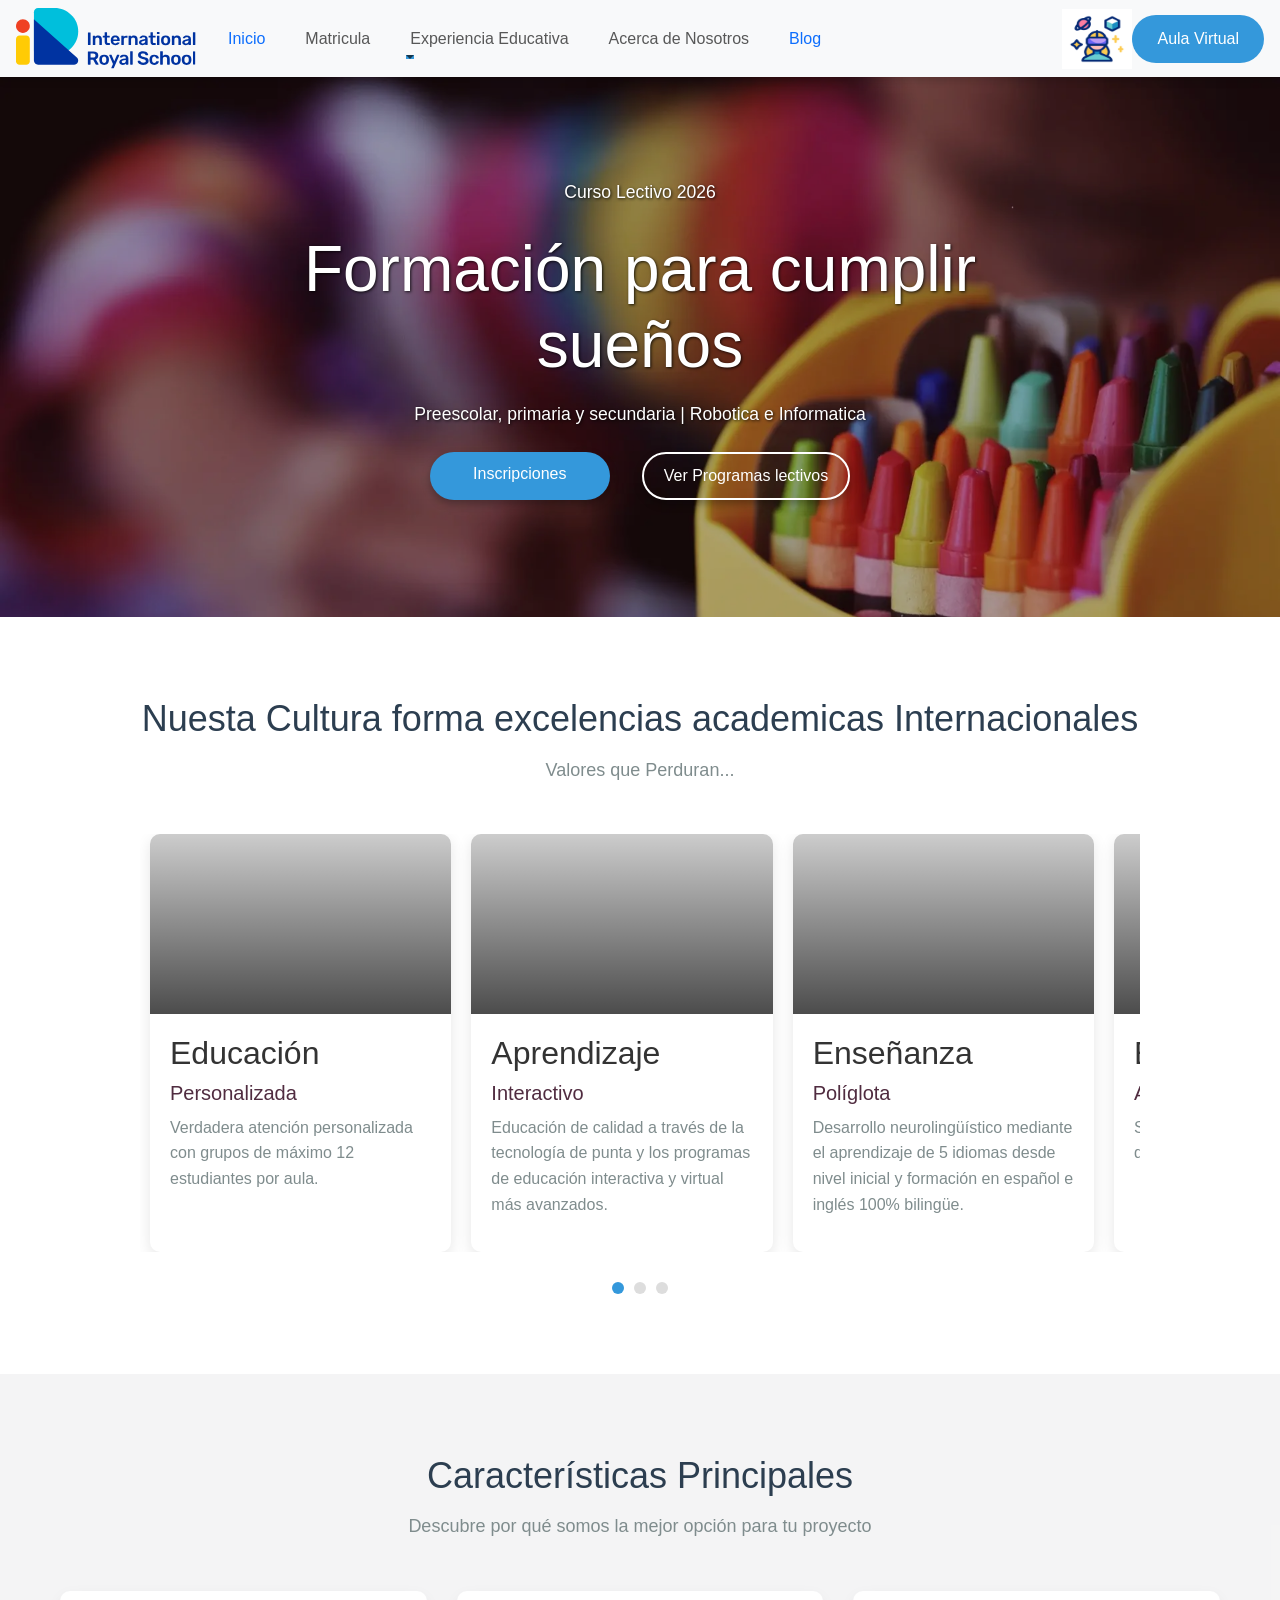
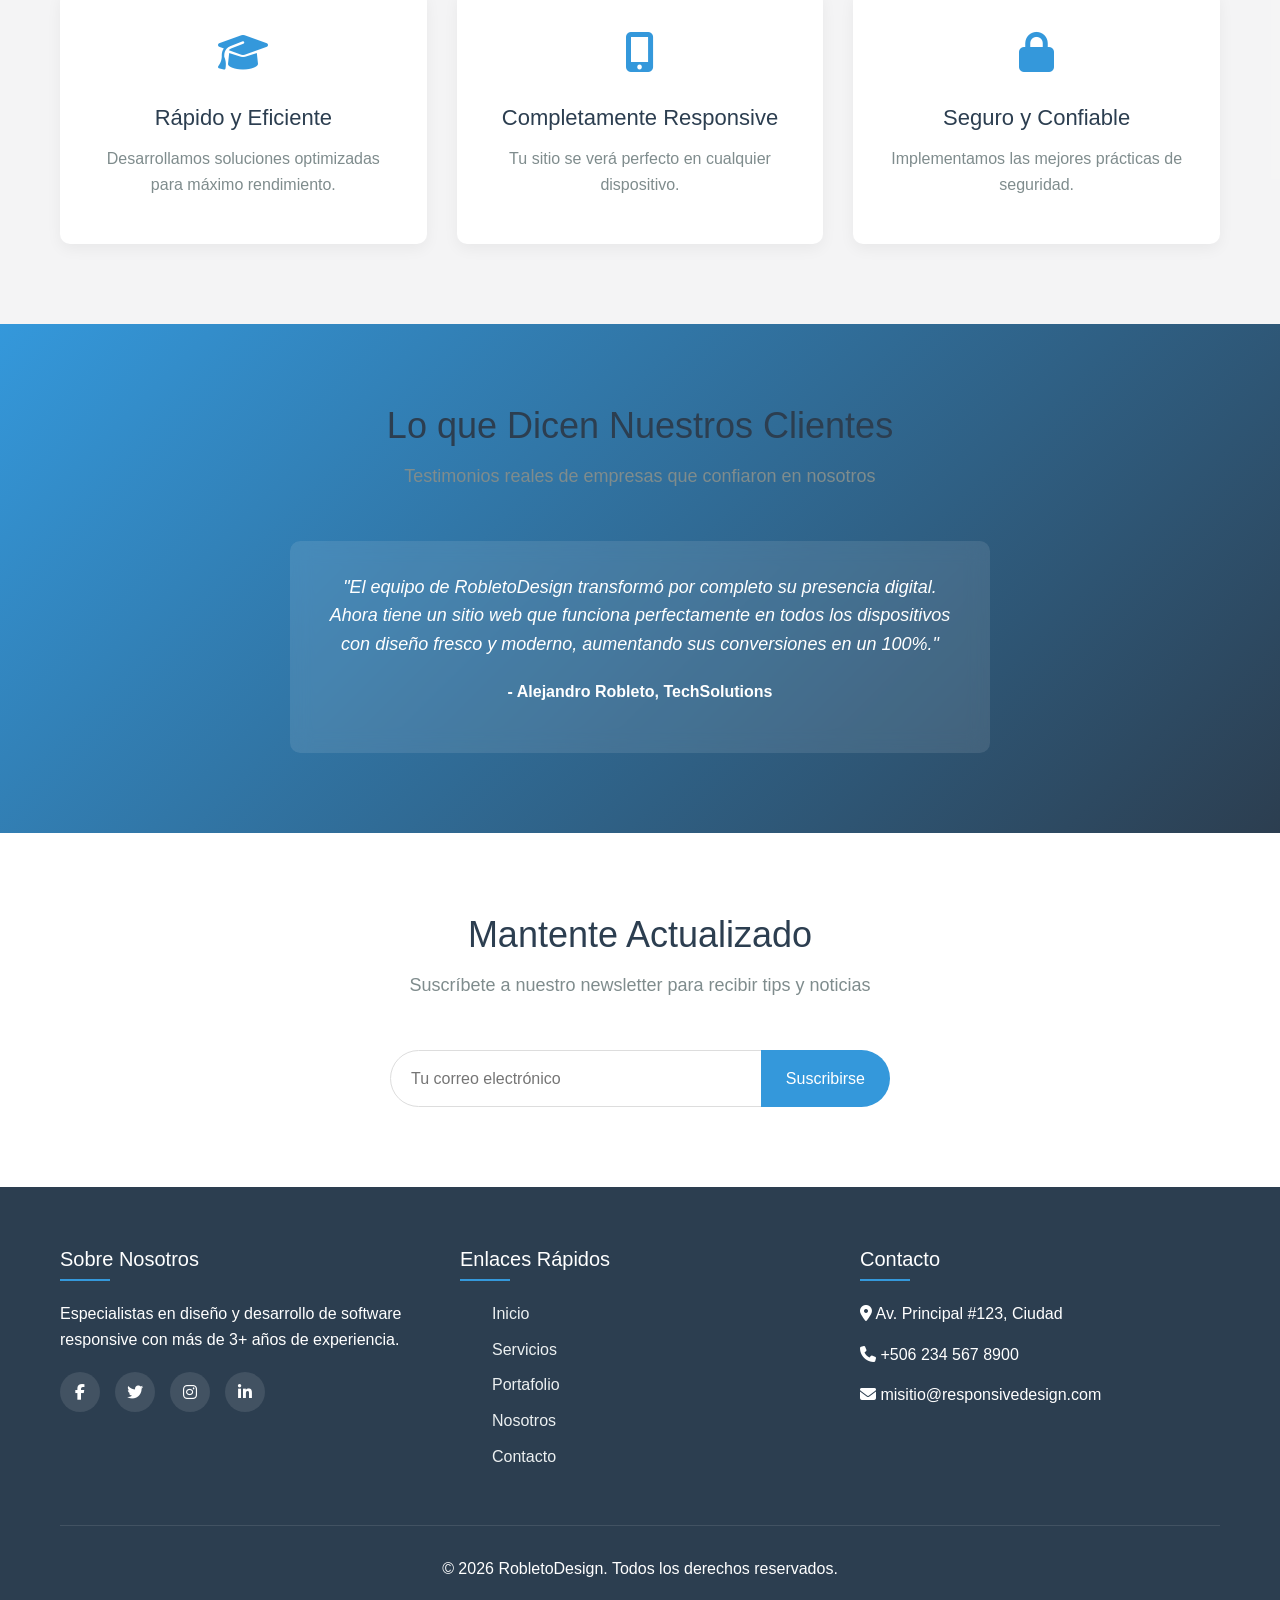
==== commit 72a235e7: "Merge remote-tracking branch 'refs/remotes/origin/master'" ====
--- a/index.html
+++ b/index.html
@@ -212,10 +212,10 @@
             </div>
             <div class="testimonial-container">
                 <div class="testimonial">
-                    <p class="testimonial-text">"El equipo de ResponsiveDesign transformó por completo nuestra presencia
-                        digital. Ahora tenemos un sitio web que funciona perfectamente en todos los dispositivos y ha
-                        aumentado nuestras conversiones en un 40%."</p>
-                    <p class="testimonial-author">- María González, CEO de TechSolutions</p>
+                    <p class="testimonial-text">"El equipo de RobletoDesign transformó por completo su presencia
+                        digital. Ahora tiene un sitio web que funciona perfectamente en todos los dispositivos con diseño fresco y moderno,
+                        aumentando sus conversiones en un 100%."</p>
+                    <p class="testimonial-author">- Alejandro Robleto, TechSolutions</p>
                 </div>
             </div>
         </div>
@@ -241,7 +241,7 @@
             <div class="footer-content">
                 <div class="footer-section">
                     <h3>Sobre Nosotros</h3>
-                    <p>Especialistas en diseño y desarrollo de software responsive con más de 10 años de experiencia.</p>
+                    <p>Especialistas en diseño y desarrollo de software responsive con más de 3+ años de experiencia.</p>
                     <div class="footer-social">
                         <a href="#"><i class="fab fa-facebook-f"></i></a>
                         <a href="#"><i class="fab fa-twitter"></i></a>
@@ -269,7 +269,7 @@
                 </div>
             </div>
             <div class="footer-bottom">
-                <p>&copy; 2026 ResponsiveDesign. Todos los derechos reservados.</p>
+                <p>&copy; 2026 RobletoDesign. Todos los derechos reservados.</p>
             </div>
         </div>
     </footer>
@@ -278,4 +278,4 @@
         crossorigin="anonymous"></script>
 </body>
 
-</html>+</html>
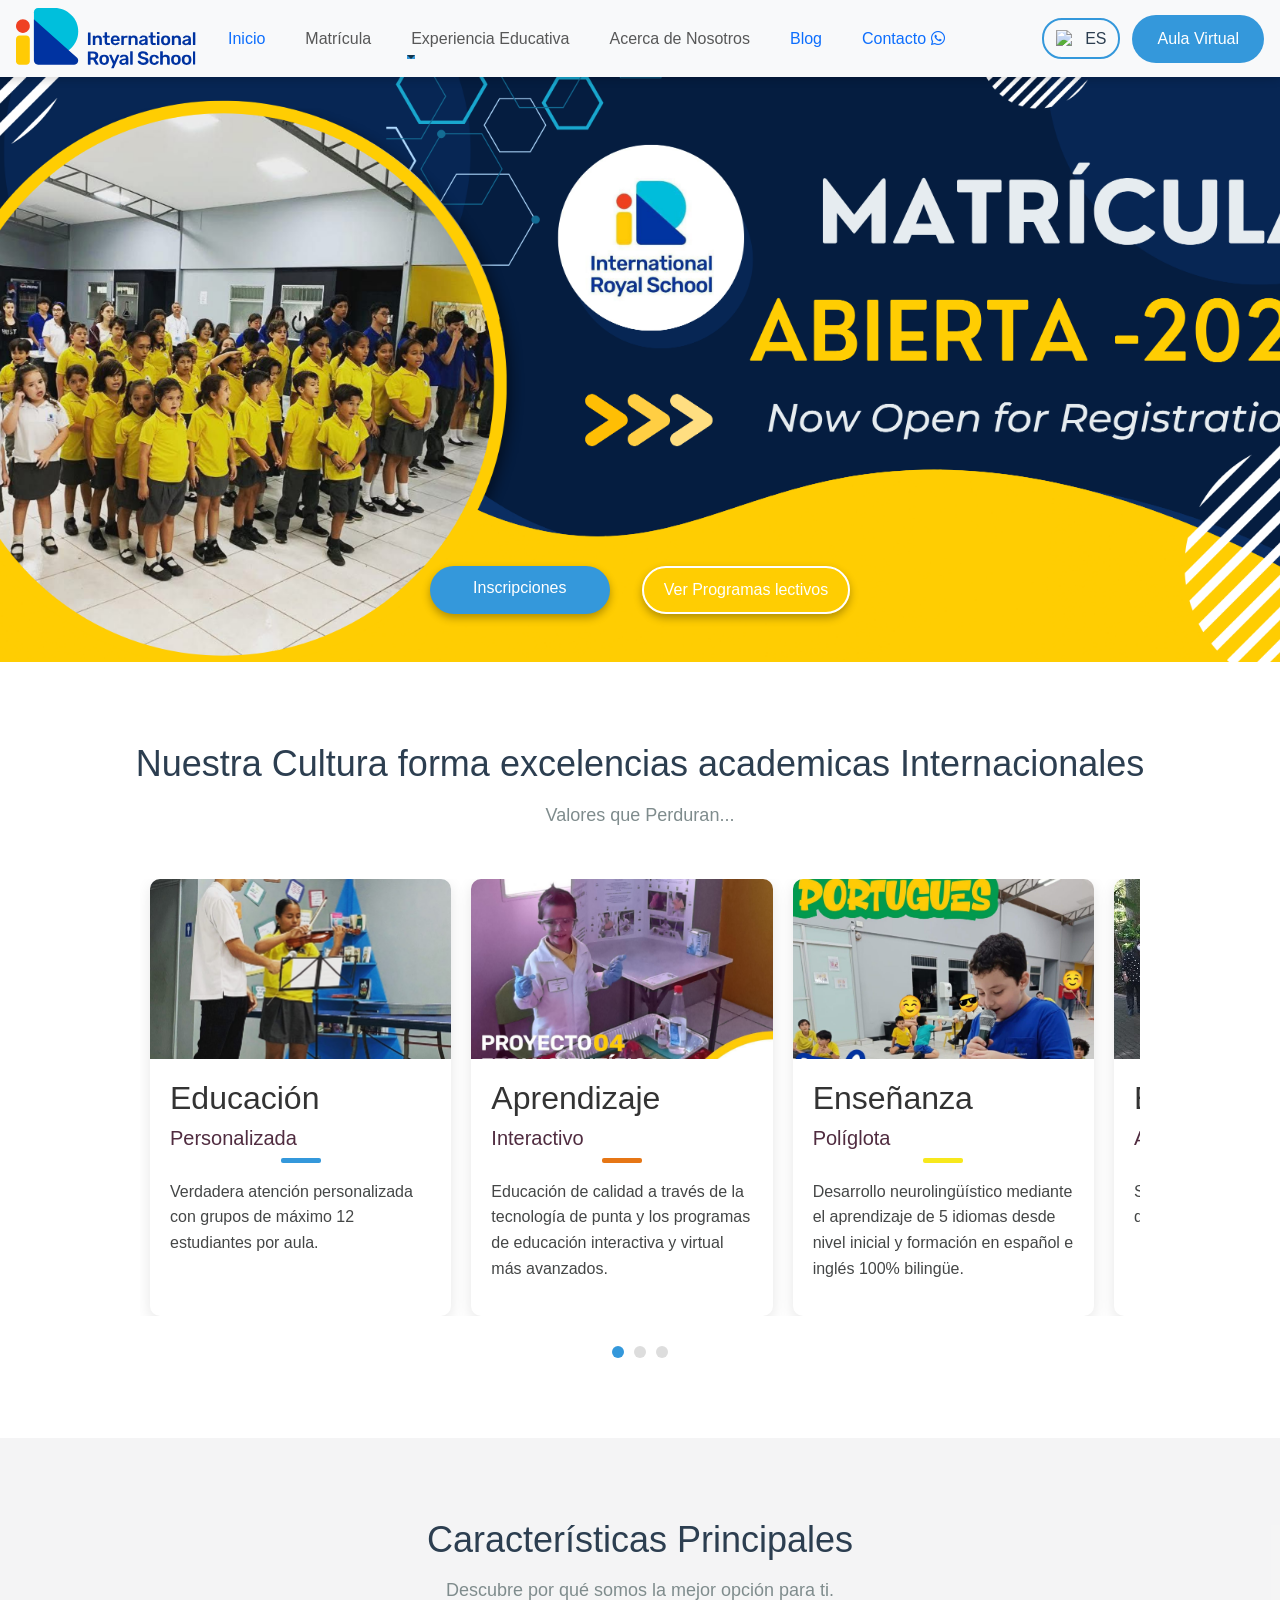
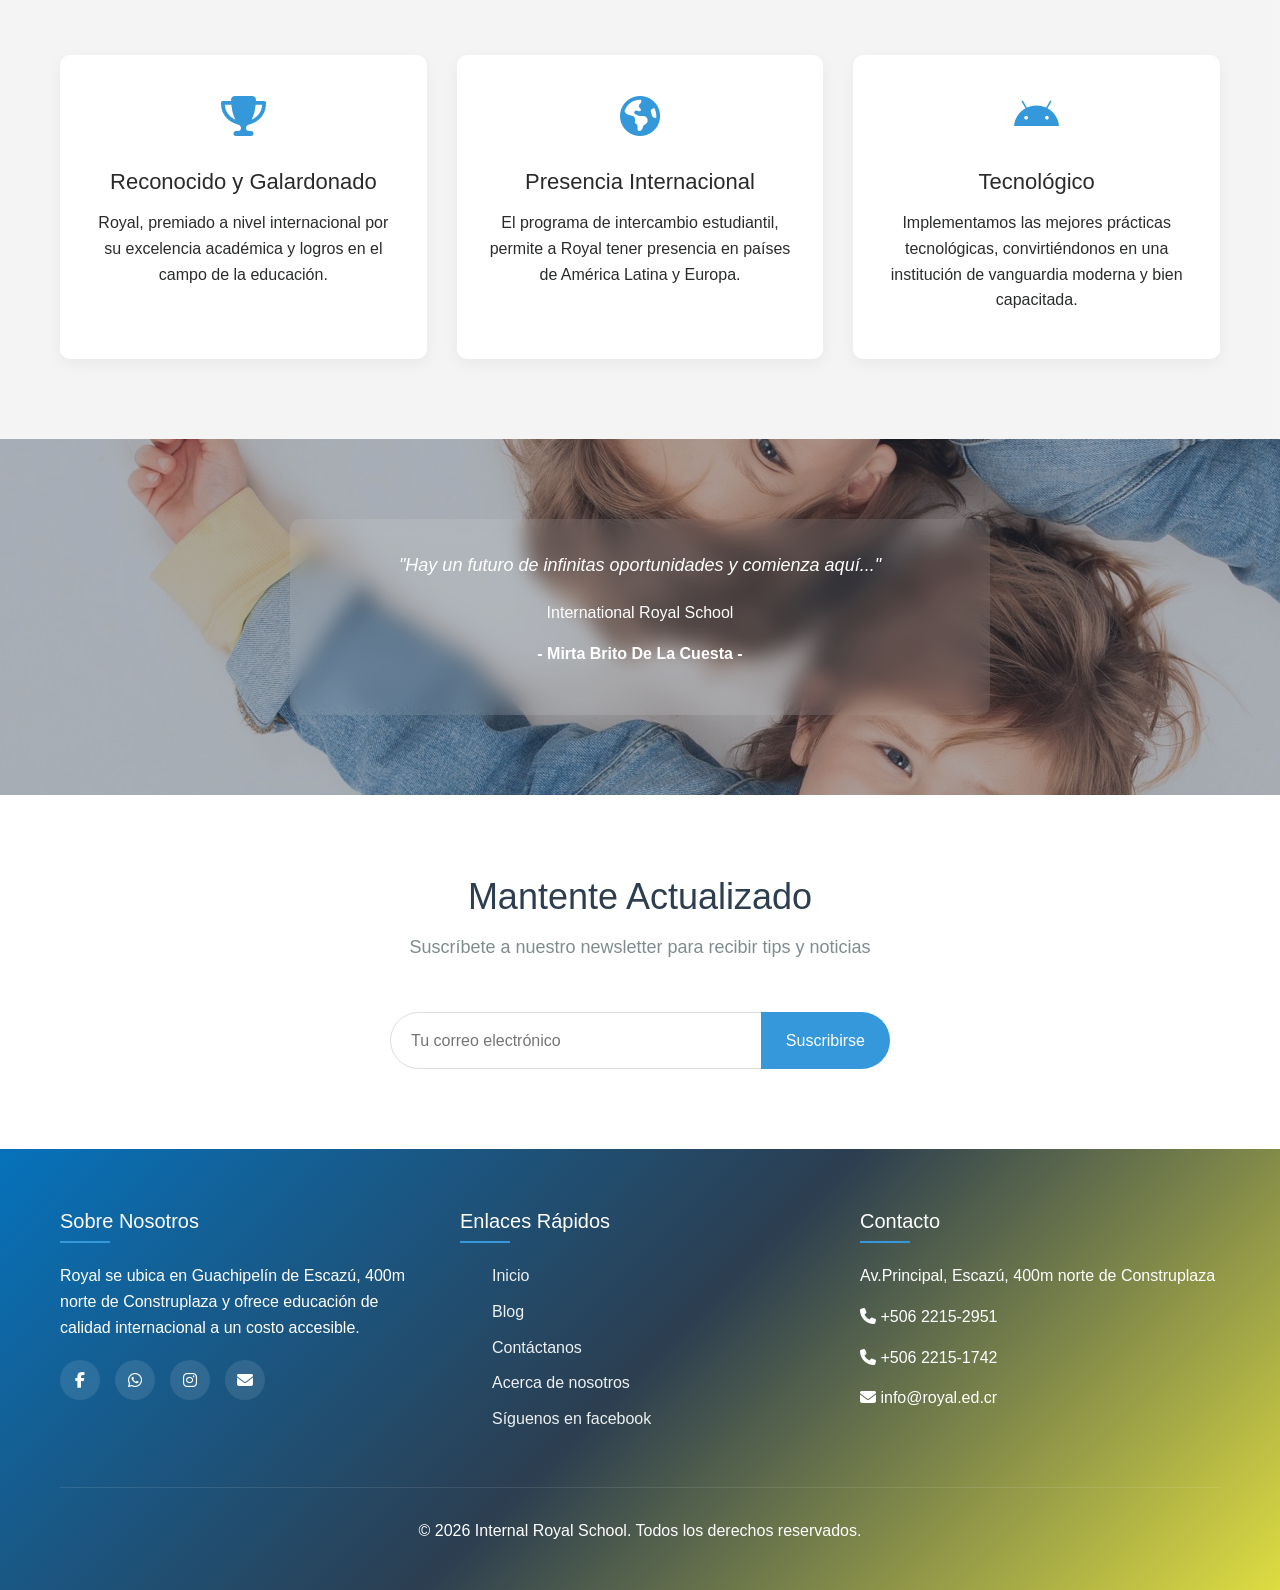
==== commit 87603019: "ajustes finales de proyecto cambio de imagenes, links activos, mejoras de banner en header, mejoras " ====
--- a/index.html
+++ b/index.html
@@ -5,12 +5,15 @@
     <meta charset="UTF-8">
     <meta name="viewport" content="width=device-width, initial-scale=1.0">
     <title>International Royal School</title>
-    <link href="https://cdn.jsdelivr.net/npm/bootstrap@5.3.7/dist/css/bootstrap.min.css" rel="stylesheet" integrity="sha384-LN+7fdVzj6u52u30Kp6M/trliBMCMKTyK833zpbD+pXdCLuTusPj697FH4R/5mcr" crossorigin="anonymous">
+    <link href="https://cdn.jsdelivr.net/npm/bootstrap@5.3.7/dist/css/bootstrap.min.css" rel="stylesheet"
+        integrity="sha384-LN+7fdVzj6u52u30Kp6M/trliBMCMKTyK833zpbD+pXdCLuTusPj697FH4R/5mcr" crossorigin="anonymous">
     <link rel="stylesheet" href="https://cdnjs.cloudflare.com/ajax/libs/font-awesome/6.4.0/css/all.min.css">
     <link href="https://cdn.jsdelivr.net/npm/bootstrap@5.3.7/dist/css/bootstrap.min.css" rel="stylesheet"
         integrity="sha384-LN+7fdVzj6u52u30Kp6M/trliBMCMKTyK833zpbD+pXdCLuTusPj697FH4R/5mcr" crossorigin="anonymous">
     <link rel="stylesheet" href="css/style_index.css">
-   
+    <link rel="stylesheet" href="css/style_cita.css">
+    <link rel="stylesheet" href="css/style_button_lang.css">
+
 </head>
 
 <body>
@@ -19,7 +22,7 @@
         <nav class="navbar navbar-expand-lg bg-body-tertiary">
             <div class="logo">
                 <img src="assets/img/logo-IRS.svg" width="180" height="80" alt="Logo">
-                <link rel="icon" type="image/jpg" href="assets/icons/IRS.ico"/>
+                <link rel="icon" type="image/jpg" href="assets/icons/IRS.ico" />
             </div>
             <a class="navbar-brand" href="#"></a>
             <button class="navbar-toggler" type="button" data-bs-toggle="collapse"
@@ -30,44 +33,67 @@
             <div class="collapse navbar-collapse" id="navbarSupportedContent">
                 <ul class="navbar-nav me-auto mb-2 mb-lg-0">
                     <li class="nav-item">
-                        <a class="nav-link active" aria-current="page" href="#">Inicio</a>
-                    </li>
-                    <li class="nav-item">
-                        <a class="nav-link" href="https://www.royal.ed.cr/contacto">Matricula</a>
+                        <a class="nav-link active" aria-current="page" href="#"><span
+                                data-i18n="header.home">Inicio</span></a>
+                    </li>
+                    <li class="nav-item">
+                        <a class="nav-link" href="https://www.royal.ed.cr/contacto"> <span
+                                data-i18n="header.enrollment">Matricula</span></a>
                     </li>
                     <li class="nav-item dropdown">
                         <a class="nav-link dropdown-toggle" href="#" role="button" data-bs-toggle="dropdown"
                             aria-expanded="false">
-                            Experiencia Educativa
+                            <span data-i18n="header.experience">Experiencia Educativa</span>
                         </a>
                         <ul class="dropdown-menu">
                             <li><a class="dropdown-item"
-                                    href="https://drive.google.com/file/d/14s_uJWDvkAoZXlrmmq4f_-GFnANaa4in/view">Reglamento</a>
+                                href="https://drive.google.com/file/d/14s_uJWDvkAoZXlrmmq4f_-GFnANaa4in/view">
+                               <span data-i18n="header.regulation">Reglamento</span></a>
                             </li>
                             <li><a class="dropdown-item"
-                                    href="https://drive.google.com/file/d/1SZjsm0VNK9xM4MjhzmWW6rtSAiAecDsU/view">Calendario
-                                    Escolar</a>
+                                    href="https://drive.google.com/file/d/1SZjsm0VNK9xM4MjhzmWW6rtSAiAecDsU/view">
+                                     <span data-i18n="header.school calendar">Calendario Escolar</span></a></a>
                             </li>
-                               <li><a class="dropdown-item" href="#">Programe su visita</a></li>
+                            <li><a class="dropdown-item" href="#">
+                                 <span data-i18n="header.schedule your visit">Programe su Visita</span></a></a></li>
                             <li>
                                 <hr class="dropdown-divider">
                             </li>
-                             <li><a class="dropdown-item" href="#">Excursiones</a></li>
-                            <li><a class="dropdown-item" href="#">Eventos</a></li>
+                            <li><a class="dropdown-item" href="#">
+                                 <span data-i18n="header.excursions">Excursiones</span></a></a></li>
+                   
+                            <li><a class="dropdown-item" href="#">
+                                  <span data-i18n="header.events">Excursiones</span></a></a></li>
+                       
                         </ul>
                     </li>
                     <li class="nav-item">
-                        <a class="nav-link" href="aboutUs.html">Acerca de Nosotros</a>
-                    </li>
-                    <li class="nav-item">
-                        <a class="nav-link active" aria-current="page" href="blog.html">Blog</a>
-                    </li>
+                        <a class="nav-link" href="aboutUs.html"> <span data-i18n="header.about">Acerca de
+                                Nosotros</span></a>
+                    </li>
+                    <li class="nav-item">
+                        <a class="nav-link active" aria-current="page" href="blog.html"><span
+                                data-i18n="header.blog">Blog</span></a>
+                    </li>
+                    <li class="nav-item">
+                        <a class="nav-link active" aria-current="page" href="https://wa.me/+50688215872">
+                            <span data-i18n="header.contact">Contacto</span> <i class="fa-brands fa-whatsapp"></i>
+                           </a> 
+                    </li> 
                 </ul>
-                <img src="assets/img/metaverso.gif" width="70" height="60" alt="Logo">
+
+                <!-- Botón de idioma -->
+                <button id="languageToggle" class="btn-lang">
+                    <img src="https://flagcdn.com/gb.svg" alt="English" width="24" height="18">
+                    <span id="currentLang" style="margin-left: 5px;">ES</span>
+                </button>
+                <!-- Botón de idioma -->
+
                 <div class="classroomvirtual">
                     <a href="https://aulavirtualroyal.virtual-classes-online.com/en/accounts/signin/" class="d-flex"
                         role="search" style="text-decoration: none">
-                        <button class="btn btn-outline-primary" type="">Aula Virtual</button>
+                        <button class="btn btn-outline-primary" type=""><span data-i18n="header.virtual_classroom">Aula
+                                Virtual</span></button>
                     </a>
                 </div>
             </div>
@@ -79,12 +105,10 @@
     <section class="hero bg-gradient">
         <div class="container">
             <div class="hero-content">
-                <p>Curso Lectivo 2026</p>
-                <h1>Formación para cumplir sueños </h1>
-                <p>Preescolar, primaria y secundaria | Robotica e Informatica</p>
+
                 <div class="hero-buttons">
-                    <a href="#" class="btn">Inscripciones</a>
-                    <a href="#" class="btn btn-outline">Ver Programas lectivos</a>
+                    <a href="https://www.royal.ed.cr/contacto" class="btn" data-i18n="hero.button1">Inscripciones</a>
+                    <a href="https://drive.google.com/file/d/1SZjsm0VNK9xM4MjhzmWW6rtSAiAecDsU/view" class="btn btn-outline" data-i18n="hero.button2">Programa lectivo 2026</a>
                 </div>
             </div>
         </div>
@@ -94,8 +118,8 @@
     <section class="cards-carousel">
         <div class="container">
             <div class="section-title">
-                <h2>Nuesta Cultura forma excelencias academicas Internacionales</h2>
-                <p>Valores que Perduran...</p>
+                <h2 data-i18n="carousel.title">Nuesta Cultura forma excelencias academicas Internacionales</h2>
+                <p data-i18n="carousel.subtitle">Valores que Perduran...</p>
             </div>
 
             <div class="carousel-container">
@@ -105,60 +129,56 @@
                         <div class="card-img">
                         </div>
                         <div class="card-content">
-                            <h2>Educación</h2>
-                            <h3>Personalizada</h3>
-                            <p>Verdadera atención personalizada con grupos de máximo 12 estudiantes por aula.</p>
-
+                            <h2 data-i18n="carousel.card1.title">Educación</h2>
+                            <h3 data-i18n="carousel.card1.subtitle">Personalizada</h3>
+                            <p data-i18n="carousel.card1.text">Verdadera atención personalizada con grupos de máximo 12
+                                estudiantes por aula.</p>
                         </div>
                     </div>
 
                     <!-- Tarjeta 2 -->
                     <div class="carousel-card card-mobile">
-                        <div class="card-img">
-                        </div>
-                        <div class="card-content">
-                            <h2>Aprendizaje</h2>
-                            <h3>Interactivo</h3>
-                            <p>Educación de calidad a través de la tecnología de punta y los programas de educación
-                                interactiva y virtual más avanzados.</p>
-
+                        <div class="card-img"></div>
+                        <div class="card-content">
+                            <h2 data-i18n="carousel.card2.title">Aprendizaje</h2>
+                            <h3 data-i18n="carousel.card2.subtitle">Interactivo</h3>
+                            <p data-i18n="carousel.card2.text">Educación de calidad a través de la tecnología de punta y
+                                los programas de educación interactiva y virtual más avanzados.</p>
                         </div>
                     </div>
 
                     <!-- Tarjeta 3 -->
                     <div class="carousel-card card-marketing">
-                        <div class="card-img">
-                        </div>
-                        <div class="card-content">
-                            <h2>Enseñanza</h2>
-                            <h3>Políglota</h3>
-                            <p>Desarrollo neurolingüístico mediante el aprendizaje de 5 idiomas desde nivel inicial y
-                                formación en español e inglés 100% bilingüe.</p>
-                        </div>
-                    </div>
-
+                        <div class="card-img"></div>
+                        <div class="card-content">
+                            <h2 data-i18n="carousel.card3.title">Enseñanza</h2>
+                            <h3 data-i18n="carousel.card3.subtitle">Políglota</h3>
+                            <p data-i18n="carousel.card3.text">Desarrollo neurolingüístico mediante el aprendizaje de 5
+                                idiomas desde nivel inicial y formación en español e inglés 100% bilingüe.</p>
+                        </div>
+                    </div>
 
                     <!-- Tarjeta 4 -->
                     <div class="carousel-card card-seo">
-                        <div class="card-img">
-                        </div>
-                        <div class="card-content">
-                            <h2>Enfoque</h2>
-                            <h3>Ambiental</h3>
-                            <p>Somos Bandera Azul Ecológica desde 2013.</p>
+                        <div class="card-img"></div>
+                        <div class="card-content">
+                            <h2 data-i18n="carousel.card4.title">Enfoque</h2>
+                            <h3 data-i18n="carousel.card4.subtitle">Ambiental</h3>
+                            <p data-i18n="carousel.card4.text">Somos Bandera Azul Ecológica desde 2013.</p>
                         </div>
                     </div>
 
                     <!-- Tarjeta 5 -->
                     <div class="carousel-card card-cloud">
-                        <div class="card-img">
-                        </div>
-                        <div class="card-content">
-                            <h2>Estímulo</h2>
-                            <h3>Creativo</h3>
-                            <p>Clases que estimulan el arte, el dibujo, el deporte y la música.</p>
-                        </div>
-                    </div>
+                        <div class="card-img"></div>
+                        <div class="card-content">
+                            <h2 data-i18n="carousel.card5.title">Estímulo</h2>
+                            <h3 data-i18n="carousel.card5.subtitle">Creativo</h3>
+                            <p data-i18n="carousel.card5.text">Clases que estimulan el arte, el dibujo, el deporte y la
+                                música.</p>
+                        </div>
+                    </div>
+
                 </div>
             </div>
 
@@ -174,108 +194,140 @@
     <section class="features">
         <div class="container">
             <div class="section-title">
-                <h2>Características Principales</h2>
-                <p>Descubre por qué somos la mejor opción para tu proyecto</p>
+                <h2 data-i18n="features.title">Características Principales</h2>
+                <p data-i18n="features.subtitle">Descubre por qué somos la mejor opción para ti.</p>
             </div>
             <div class="features-grid">
                 <div class="feature-card">
                     <div class="feature-icon">
-                        <i class="fa-solid fa-graduation-cap"></i>
-                    </div>
-                    <h3>Rápido y Eficiente</h3>
-                    <p>Desarrollamos soluciones optimizadas para máximo rendimiento.</p>
+                        <i class="fa-solid fa-trophy"></i>
+                    </div>
+                    <h3 data-i18n="features.feature1.title">Reconocido y Galardonado</h3>
+                    <p data-i18n="features.feature1.text">Royal, premiado a nivel internacional por su excelencia
+                        académica y logros en el campo de la educación.</p>
                 </div>
                 <div class="feature-card">
                     <div class="feature-icon">
-                        <i class="fas fa-mobile-alt"></i>
-                    </div>
-                    <h3>Completamente Responsive</h3>
-                    <p>Tu sitio se verá perfecto en cualquier dispositivo.</p>
+                        <i class="fa-solid fa-earth-americas"></i>
+                    </div>
+                    <h3 data-i18n="features.feature2.title">Presencia Internacional</h3>
+                    <p data-i18n="features.feature2.text">El programa de intercambio estudiantil, permite a Royal tener
+                        presencia en países de América Latina y Europa.</p>
                 </div>
                 <div class="feature-card">
                     <div class="feature-icon">
-                        <i class="fas fa-lock"></i>
-                    </div>
-                    <h3>Seguro y Confiable</h3>
-                    <p>Implementamos las mejores prácticas de seguridad.</p>
+                        <i class="fa-brands fa-android"></i>
+                    </div>
+                    <h3 data-i18n="features.feature3.title">Tecnológico</h3>
+                    <p data-i18n="features.feature3.text">Implementamos las mejores prácticas tecnológicas,
+                        convirtiéndonos en una institución de vanguardia moderna y bien capacitada.</p>
                 </div>
             </div>
         </div>
     </section>
 
-    <!-- Testimonials -->
-    <section class="testimonials">
-        <div class="container">
-            <div class="section-title">
-                <h2>Lo que Dicen Nuestros Clientes</h2>
-                <p>Testimonios reales de empresas que confiaron en nosotros</p>
-            </div>
-            <div class="testimonial-container">
-                <div class="testimonial">
-                    <p class="testimonial-text">"El equipo de RobletoDesign transformó por completo su presencia
-                        digital. Ahora tiene un sitio web que funciona perfectamente en todos los dispositivos con diseño fresco y moderno,
-                        aumentando sus conversiones en un 100%."</p>
-                    <p class="testimonial-author">- Alejandro Robleto, TechSolutions</p>
-                </div>
-            </div>
-        </div>
-    </section>
+<!-- Testimonials -->
+<section class="testimonials">
+    <div class="container">
+        <div class="testimonial-container">
+            <div class="testimonial">
+                <p class="testimonial-text" data-i18n="testimonials.text">"Hay un futuro de infinitas oportunidades y comienza aquí..."</p>
+                <p>International Royal School</p>
+                <p class="testimonial-author" data-i18n="testimonials.author">- Mirta Brito De La Cuesta -</p>
+            </div>
+        </div>
+    </div>
+</section>
+
 
     <!-- Newsletter -->
     <section class="newsletter">
         <div class="container">
             <div class="section-title">
-                <h2>Mantente Actualizado</h2>
-                <p>Suscríbete a nuestro newsletter para recibir tips y noticias</p>
+                <h2 data-i18n="newsletter.title">Mantente Actualizado</h2>
+                <p data-i18n="newsletter.subtitle">Suscríbete a nuestro newsletter para recibir tips y noticias</p>
             </div>
             <form class="newsletter-form">
-                <input type="email" placeholder="Tu correo electrónico" required>
-                <button type="submit">Suscribirse</button>
+                <input type="email" data-i18n-placeholder="newsletter.placeholder" placeholder="Tu correo electrónico"
+                    required>
+                <button type="submit" data-i18n="newsletter.button">Suscribirse</button>
             </form>
         </div>
     </section>
 
     <!-- Footer -->
-    <footer>
-        <div class="container">
-            <div class="footer-content">
-                <div class="footer-section">
-                    <h3>Sobre Nosotros</h3>
-                    <p>Especialistas en diseño y desarrollo de software responsive con más de 3+ años de experiencia.</p>
-                    <div class="footer-social">
-                        <a href="#"><i class="fab fa-facebook-f"></i></a>
-                        <a href="#"><i class="fab fa-twitter"></i></a>
-                        <a href="#"><i class="fab fa-instagram"></i></a>
-                        <a href="#"><i class="fab fa-linkedin-in"></i></a>
-                    </div>
-                </div>
-                <div class="footer-section">
-                    <h3>Enlaces Rápidos</h3>
-                    <div class="footer-links">
-                        <ul>
-                            <li><a href="#">Inicio</a></li>
-                            <li><a href="#">Servicios</a></li>
-                            <li><a href="#">Portafolio</a></li>
-                            <li><a href="#">Nosotros</a></li>
-                            <li><a href="#">Contacto</a></li>
-                        </ul>
-                    </div>
-                </div>
-                <div class="footer-section">
-                    <h3>Contacto</h3>
-                    <p><i class="fas fa-map-marker-alt"></i> Av. Principal #123, Ciudad</p>
-                    <p><i class="fas fa-phone"></i> +506 234 567 8900</p>
-                    <p><i class="fas fa-envelope"></i> misitio@responsivedesign.com</p>
-                </div>
-            </div>
-            <div class="footer-bottom">
-                <p>&copy; 2026 RobletoDesign. Todos los derechos reservados.</p>
-            </div>
-        </div>
-    </footer>
+<footer>
+    <div class="container">
+        <div class="footer-content">
+            <div class="footer-section">
+                <h3 data-i18n="footer.about">Sobre Nosotros</h3>
+                <p data-i18n="footer.description">Royal se ubica en Guachipelín de Escazú, 400m norte de Construplaza y ofrece educación de calidad internacional a un costo accesible.</p>
+                <div class="footer-social">
+                    <a href="https://www.facebook.com/share/17LAYcwbiw/?mibextid=wwXIfr"><i class="fab fa-facebook-f"></i></a>
+                    <a href="https://wa.me/+50688215872"><i class="fa-brands fa-whatsapp"></i></a>
+                     <a href="#"><i class="fa-brands fa-instagram"></i></a>
+                    <a href="mailto:info@royal.ed.cr"><i class="fas fa-envelope"></i></a> 
+                </div>
+            </div>
+            <div class="footer-section">
+                <h3 data-i18n="footer.quick_links">Enlaces Rápidos</h3>
+                <div class="footer-links">
+                    <ul>
+                        <li><a href="index.html" data-i18n="footer.home">Inicio</a></li>
+                        <li><a href="blog.html" data-i18n="footer.blog">Blog</a></li>
+                        <li><a href="https://wa.me/+50688215872" data-i18n="footer.contact_us">Contáctanos</a></li>
+                        <li><a href="aboutUs.html" data-i18n="footer.about_us">Acerca de nosotros</a></li>
+                        <li><a href="https://www.facebook.com/share/17LAYcwbiw/?mibextid=wwXIfr" data-i18n="footer.follow_facebook">Síguenos en facebook</a></li>
+                    </ul>
+                </div>
+            </div>
+            <div class="footer-section">
+                <h3 data-i18n="footer.contact">Contacto</h3>
+                <p data-i18n="footer.address" ><i class="fas fa-map-marker-alt"></i> Av. Principal, Escazú, 400m norte de Construplaza</p>
+                <p><i class="fas fa-phone"></i> +506 2215-2951</p>
+                <p><i class="fas fa-phone"></i> +506 2215-1742</p>
+                <p><i class="fas fa-envelope"></i> info@royal.ed.cr</p>
+            </div>
+        </div>
+        <div class="footer-bottom">
+            <p>&copy; 2026 Internal Royal School. <span data-i18n="footer.rights">Todos los derechos reservados</span>.</p>
+        </div>
+    </div>
+</footer>
+   
     <script src="https://cdn.jsdelivr.net/npm/bootstrap@5.3.7/dist/js/bootstrap.bundle.min.js"
         integrity="sha384-ndDqU0Gzau9qJ1lfW4pNLlhNTkCfHzAVBReH9diLvGRem5+R9g2FzA8ZGN954O5Q"
         crossorigin="anonymous"></script>
+    <script src="js/home.js"></script>
+    <script src="js/jsCode.js"></script>
+
+    <!-- Script para internacionalización  de idiomas-->
+    <script src="js/i18n/i18n.js"></script>
+    <!-- Inicializar i18n -->
+    <script>
+        // Inicializar cuando la página cargue
+        document.addEventListener('DOMContentLoaded', function () {
+            i18n.init();
+
+            // Configurar botón de idioma
+            document.getElementById('languageToggle').addEventListener('click', function () {
+                const newLang = i18n.currentLang === 'es' ? 'en' : 'es';
+                i18n.changeLanguage(newLang);
+
+                // Actualizar bandera y texto del botón
+                const flag = this.querySelector('img');
+                const text = this.querySelector('#currentLang');
+
+                if (newLang === 'en') {
+                    flag.src = 'https://flagcdn.com/es.svg';
+                    text.textContent = 'ES';
+                } else {
+                    flag.src = 'https://flagcdn.com/gb.svg';
+                    text.textContent = 'EN';
+                }
+            });
+        });
+    </script>
 </body>
 
-</html>
+</html>
--- a/css/style_index.css
+++ b/css/style_index.css
@@ -1,1063 +1,1122 @@
-
-        /* Estilos generales */
-        * {
-            margin: 0;
-            padding: 0;
-            box-sizing: border-box;
-            font-family: 'Segoe UI', Tahoma, Geneva, Verdana, sans-serif;
-        }
-
-        body {
-            color: #333;
-            line-height: 1.6;
-            overflow-x: hidden;
-        }
-
-        /* CSS 100% Responsive para el Navbar */
-        .navbar {
-            padding: 0.5rem 1rem;
-            box-shadow: 0 2px 10px rgba(0, 0, 0, 0.1);
-        }
-
-        .navbar-brand {
-            display: none;
-            /* Ocultar ya que no se usa */
-        }
-
-        .logo img {
-            max-width: 100%;
-            height: auto;
-            transition: all 0.3s ease;
-        }
-
-        .navbar-nav {
-            align-items: center;
-        }
-
-        .nav-link {
-            font-weight: 500;
-            padding: 0.5rem 1rem;
-            transition: color 0.3s ease;
-        }
-
-        .nav-link:hover,
-        .nav-link.active {
-            color: #0d6efd !important;
-        }
-
-        .dropdown-menu {
-            /* border: none;
+/* Estilos generales */
+* {
+    margin: 0;
+    padding: 0;
+    box-sizing: border-box;
+    font-family: 'Segoe UI', Tahoma, Geneva, Verdana, sans-serif;
+}
+
+body {
+    color: #333;
+    line-height: 1.6;
+    overflow-x: hidden;
+}
+
+/* CSS 100% Responsive para el Navbar */
+.navbar {
+    padding: 0.5rem 1rem;
+    box-shadow: 0 2px 10px rgba(0, 0, 0, 0.1);
+}
+
+.navbar-brand {
+    display: none;
+    /* Ocultar ya que no se usa */
+}
+
+.logo img {
+    max-width: 100%;
+    height: auto;
+    transition: all 0.3s ease;
+}
+
+.navbar-nav {
+    align-items: center;
+}
+
+.nav-link {
+    font-weight: 500;
+    padding: 0.5rem 1rem;
+    transition: color 0.3s ease;
+}
+
+.nav-link:hover,
+.nav-link.active {
+    color: #0d6efd !important;
+}
+
+.dropdown-menu {
+    /* border: none;
             box-shadow: 0 5px 15px rgba(0, 0, 0, 0.1);
             display: none;*/
-            position: absolute;
-            background-color: white;
-            box-shadow: 0 8px 16px rgba(0, 0, 0, 0.1);
-            border-radius: 4px;
-            padding: 10px 0;
-            width: 200px;
-            z-index: 100;
-            list-style: none;
-        }
-
-        .dropdown-item {
-            /*padding: 0.5rem 1rem;*/
-            transition: background-color 0.3s ease;
-            padding: 8px 20px;
-            display: block;
-            color: #333;
-            text-decoration: none;
-        }
-
-        .dropdown-item:hover {
-            background-color: #f8f9fa;
-        }
-
-        .nav-item:hover .dropdown-menu {
-            display: block;
-        }
-
-        .classroomvirtual {
-            display: flex;
-            align-items: center;
-        }
-
-        .classroomvirtual img {
-            margin-right: 0.5rem;
-            max-width: 70px;
-            height: auto;
-            transition: transform 0.3s ease;
-        }
-
-        .classroomvirtual img:hover {
-            transform: scale(1.05);
-        }
-
-        .btn-outline-primary {
-            border-width: 2px;
-            font-weight: 500;
-            transition: all 0.3s ease;
-        }
-
-        .btn-outline-primary:hover {
-            transform: translateY(-2px);
-            box-shadow: 0 4px 8px rgba(13, 110, 253, 0.2);
-        }
-
-        .navbar-toggler {
-            border: none;
-            padding: 0.25rem 0.5rem;
-        }
-
-        .navbar-toggler:focus {
-            box-shadow: none;
-        }
-
-        .container {
-            max-width: 1200px;
-            margin: 0 auto;
-            padding: 0 20px;
-            width: 100%;
-        }
-
-        a {
-            text-decoration: none;
-            color: #3498db;
-            transition: all 0.3s ease;
-        }
-
-        a:hover {
-            color: #2980b9;
-        }
-
-        .btn {
-            display: inline-block;
-            padding: 12px 25px;
-            background-color: #3498db;
-            color: white;
-            border-radius: 30px;
-            font-weight: 500;
-            transition: all 0.3s ease;
-            border: none;
-            cursor: pointer;
-            text-align: center;
-        }
-
-        .btn:hover {
-            background-color: #2980b9;
-            transform: translateY(-3px);
-            box-shadow: 0 10px 20px rgba(0, 0, 0, 0.1);
-        }
-
-        .btn-outline {
-            background-color: transparent;
-            border: 2px solid #3498db;
-            color: #3498db;
-        }
-
-        .btn-outline:hover {
-            background-color: #3498db;
-            color: white;
-        }
-
-        .section-title {
-            text-align: center;
-            margin-bottom: 50px;
-        }
-
-        .section-title h2 {
-            font-size: 2.25rem;
-            color: #2c3e50;
-            margin-bottom: 15px;
-        }
-
-        .section-title p {
-            font-size: 1.125rem;
-            color: #7f8c8d;
-            max-width: 700px;
-            margin: 0 auto;
-        }
-
-        /* Header */
-        header {
-            background-color: rgba(255, 255, 255, 0.95);
-            box-shadow: 0 2px 10px rgba(0, 0, 0, 0.1);
-            position: sticky;
-            top: 0;
-            z-index: 1000;
-            width: 100%;
-        }
-
-        .header-content {
-            display: flex;
-            justify-content: space-between;
-            align-items: center;
-            padding: 20px 0;
-            flex-wrap: wrap;
-        }
-
-        .logo {
-            font-size: 1.75rem;
-            font-weight: 700;
-            color: #2c3e50;
-            display: flex;
-            align-items: center;
-        }
-
-        .logo span {
-            color: #3498db;
-        }
-
-        .logo i {
-            margin-right: 10px;
-            font-size: 2rem;
-        }
-
-        nav {
-            display: flex;
-            align-items: center;
-        }
-
-        nav ul {
-            display: flex;
-            list-style: none;
-            flex-wrap: wrap;
-        }
-
-        nav ul li {
-            margin-left: 1.5rem;
-        }
-
-        nav ul li a {
-            color: #2c3e50;
-            font-weight: 500;
-            position: relative;
-            display: block;
-            padding: 0.5rem 0;
-        }
-
-        nav ul li a:after {
-            content: '';
-            position: absolute;
-            width: 0;
-            height: 2px;
-            background: #3498db;
-            left: 0;
-            bottom: 0;
-            transition: width 0.3s;
-        }
-
-        nav ul li a:hover:after {
-            width: 100%;
-        }
-
-        .menu-toggle {
-            display: none;
-            font-size: 1.5rem;
-            cursor: pointer;
-            background: none;
-            border: none;
-            color: #2c3e50;
-        }
-
-
-
-        /* Hero Section con imagen de fondo */
-        .hero {
-            padding: 6rem 0 4rem;
-            text-align: center;
-            position: relative;
-            overflow: hidden;
-            color: white;
-            min-height: 100vh;
-            display: flex;
-            align-items: center;
-        }
-
-        /* Opciones de fondo - ELIGE UNA de estas clases para el hero */
-        .hero.bg-nature {
-            background: url('https://images.unsplash.com/photo-1506744038136-46273834b3fb?ixlib=rb-4.0.3&ixid=M3wxMjA3fDB8MHxwaG90by1wYWdlfHx8fGVufDB8fHx8fA%3D%3D&auto=format&fit=crop&w=1770&q=80') no-repeat center center/cover;
-        }
-
-        .hero.bg-city {
-            background: url('https://images.unsplash.com/photo-1477959858617-67f85cf4f1df?ixlib=rb-4.0.3&ixid=M3wxMjA3fDB8MHxwaG90by1wYWdlfHx8fGVufDB8fHx8fA%3D%3D&auto=format&fit=crop&w=1844&q=80') no-repeat center center/cover;
-        }
-
-        .hero.bg-mountains {
-            background: url('https://images.unsplash.com/photo-1464822759023-fed622ff2c3b?ixlib=rb-4.0.3&ixid=M3wxMjA3fDB8MHxwaG90by1wYWdlfHx8fGVufDB8fHx8fA%3D%3D&auto=format&fit=crop&w=1770&q=80') no-repeat center center/cover;
-        }
-
-        .hero.bg-gradient {
-            background: linear-gradient(120deg, #a1c4fd 0%, #c2e9fb 100%);
-        }
-
-        .hero::before {
-            content: '';
-            position: absolute;
-            top: 0;
-            left: 0;
-            width: 100%;
-            height: 100%;
-            background: rgba(0, 0, 0, 0.5);
-            z-index: 1;
-        }
-
-        .hero-content {
-            max-width: 800px;
-            margin: 0 auto;
-            position: relative;
-            z-index: 2;
-            padding: 0 1rem;
-            width: 100%;
-        }
-
-        .hero h1 {
-            font-size: 3rem;
-            margin-bottom: 1.25rem;
-            animation: fadeInDown 1s ease;
-        }
-
-        .hero p {
-            font-size: 1.25rem;
-            margin-bottom: 2rem;
-            animation: fadeInUp 1s ease;
-        }
-
-        .hero-buttons {
-            display: flex;
-            justify-content: center;
-            gap: 1rem;
-            animation: fadeIn 1.5s ease;
-            flex-wrap: wrap;
-        }
-
-        .hero-buttons .btn {
-            margin: 0 0.5rem;
-            min-width: 180px;
-        }
-
-        .bg-selector {
-            display: flex;
-            justify-content: center;
-            gap: 1rem;
-            margin-top: 2rem;
-            flex-wrap: wrap;
-        }
-
-        .bg-option {
-            width: 80px;
-            height: 80px;
-            border-radius: 8px;
-            cursor: pointer;
-            border: 3px solid transparent;
-            transition: all 0.3s ease;
-            overflow: hidden;
-        }
-
-        .bg-option:hover {
-            transform: scale(1.1);
-        }
-
-        .bg-option.active {
-            border-color: #3498db;
-        }
-
-        .bg-option.nature {
-            background: url('https://images.unsplash.com/photo-1506744038136-46273834b3fb?ixlib=rb-4.0.3&ixid=M3wxMjA3fDB8MHxwaG90by1wYWdlfHx8fGVufDB8fHx8fA%3D%3D&auto=format&fit=crop&w=1770&q=80') no-repeat center center/cover;
-        }
-
-        .bg-option.city {
-            background: url('https://images.unsplash.com/photo-1477959858617-67f85cf4f1df?ixlib=rb-4.0.3&ixid=M3wxMjA3fDB8MHxwaG90by1wYWdlfHx8fGVufDB8fHx8fA%3D%3D&auto=format&fit=crop&w=1844&q=80') no-repeat center center/cover;
-        }
-
-        .bg-option.mountains {
-            background: url('https://images.unsplash.com/photo-1464822759023-fed622ff2c3b?ixlib=rb-4.0.3&ixid=M3wxMjA3fDB8MHxwaG90by1wYWdlfHx8fGVufDB8fHx8fA%3D%3D&auto=format&fit=crop&w=1770&q=80') no-repeat center center/cover;
-        }
-
-        .bg-option.gradient {
-            background: linear-gradient(120deg, #a1c4fd 0%, #c2e9fb 100%);
-        }
-
-
-        /* Hero 40% más pequeño */
-        .hero {
-            background: url('../assets/img/header.jpg') no-repeat center center/cover !important;
-            color: white;
-            position: relative;
-            min-height: 60vh;
-            /* Reducido en 40% (de 100vh a 60vh) */
-            padding: 3rem 0;
-            /* Reducido de 6rem 0 4rem a 3rem 0 */
-        }
-
-        .hero::before {
-            content: '';
-            position: absolute;
-            top: 0;
-            left: 0;
-            width: 100%;
-            height: 100%;
-            background: rgba(0, 0, 0, 0.3);
-            z-index: 1;
-        }
-
-        .hero>.container {
-            position: relative;
-            z-index: 2;
-        }
-
-        .hero h1 {
-            font-size: 2.5rem;
-            /* Reducido de 3rem */
-            margin-bottom: 1rem;
-            /* Reducido de 1.25rem */
-        }
-
-        .hero p {
-            font-size: 1.1rem;
-            /* Reducido de 1.25rem */
-            margin-bottom: 1.5rem;
-            /* Reducido de 2rem */
-        }
-
-        .hero-buttons {
-            margin-bottom: 1rem;
-            /* Espacio adicional para el selector de fondo */
-        }
-
-        .hero h1,
-        .hero p {
-            color: white;
-            text-shadow: 2px 2px 4px rgba(0, 0, 0, 0.7);
-        }
-
-        .hero .btn {
-            background-color: #3498db;
-            border-color: #3498db;
-            box-shadow: 0 4px 8px rgba(0, 0, 0, 0.3);
-            padding: 10px 20px;
-            /* Ligeramente más pequeño */
-        }
-
-        .hero .btn-outline {
-            background-color: transparent;
-            border-color: white;
-            color: white;
-        }
-
-        .hero .btn-outline:hover {
-            background-color: white;
-            color: #3498db;
-        }
-
-        /* Ajustes para el selector de fondo */
-        .bg-selector {
-            background-color: rgba(255, 255, 255, 0.2);
-            padding: 10px;
-            border-radius: 8px;
-            backdrop-filter: blur(5px);
-        }
-
-        .bg-option {
-            width: 60px;
-            /* Reducido de 80px */
-            height: 60px;
-            /* Reducido de 80px */
-        }
-
-        .hero::before {
-            content: '';
-            position: absolute;
-            top: 0;
-            left: 0;
-            width: 100%;
-            height: 100%;
-            background: rgba(0, 0, 0, 0.3);
-            /* Slight overlay for better text contrast */
-            z-index: 1;
-        }
-
-        .hero>.container {
-            position: relative;
-            z-index: 2;
-        }
-
-        .hero h1,
-        .hero p {
-            color: white;
-            text-shadow: 2px 2px 4px rgba(0, 0, 0, 0.7);
-        }
-
-        .hero .btn {
-            background-color: #3498db;
-            border-color: #3498db;
-            box-shadow: 0 4px 8px rgba(0, 0, 0, 0.3);
-        }
-
-        .hero .btn-outline {
-            background-color: transparent;
-            border-color: white;
-            color: white;
-        }
-
-        .hero .btn-outline:hover {
-            background-color: white;
-            color: #3498db;
-        }
-
-        /* Ajustes para el selector de fondo */
-        .bg-selector {
-            background-color: rgba(255, 255, 255, 0.2);
-            padding: 15px;
-            border-radius: 10px;
-            backdrop-filter: blur(5px);
-        }
-
-        .hero h1,
-        .hero p {
-            color: white;
-            text-shadow: 1px 1px 3px rgba(0, 0, 0, 0.8);
-        }
-
-        .hero .btn {
-            background-color: #3498db;
-            border-color: #3498db;
-        }
-
-        .hero .btn-outline {
-            background-color: transparent;
-            border-color: white;
-            color: white;
-        }
-
-        .hero .btn-outline:hover {
-            background-color: white;
-            color: #3498db;
-        }
-
-        /* Carrusel de Tarjetas con Imágenes */
-        .cards-carousel {
-            padding: 80px 0;
-            background-color: #fff;
-        }
-
-        .carousel-container {
-            position: relative;
-            max-width: 1000px;
-            margin: 0 auto;
-            overflow: hidden;
-        }
-
-        .carousel-track {
-            display: flex;
-            transition: transform 0.5s ease;
-        }
-
-        .carousel-card {
-            flex: 0 0 calc(33.333% - 20px);
-            margin: 0 10px;
-            background: white;
-            border-radius: 10px;
-            overflow: hidden;
-            box-shadow: 0 5px 15px rgba(0, 0, 0, 0.1);
-            transition: transform 0.3s ease, box-shadow 0.3s ease;
-            position: relative;
-        }
-
-        .carousel-card:hover {
-            transform: translateY(-10px);
-            box-shadow: 0 15px 30px rgba(0, 0, 0, 0.15);
-        }
-
-        .card-img {
-            height: 180px;
-            display: flex;
-            align-items: center;
-            justify-content: center;
-            color: white;
-            font-size: 48px;
-            position: relative;
-            overflow: hidden;
-        }
-
-        .card-img::before {
-            content: '';
-            position: absolute;
-            top: 0;
-            left: 0;
-            width: 100%;
-            height: 100%;
-            background: linear-gradient(to bottom, rgba(0, 0, 0, 0.2), rgba(0, 0, 0, 0.7));
-            z-index: 1;
-        }
-
-        .card-img i {
-            position: relative;
-            z-index: 2;
-            text-shadow: 2px 2px 10px rgba(0, 0, 0, 0.5);
-        }
-
-        /* Imágenes de fondo para las tarjetas */
-        .card-web .card-img {
-            background: url('https://images.unsplash.com/photo-1460925895917-afdab827c52f?ixlib=rb-4.0.3&ixid=M3wxMjA3fDB8MHxwaG90by1wYWdlfHx8fGVufDB8fHx8fA%3D%3D&auto=format&fit=crop&w=1715&q=80') no-repeat center center/cover;
-        }
-
-        .card-mobile .card-img {
-            background: url('https://images.unsplash.com/photo-1511707171634-5f897ff02aa9?ixlib=rb-4.0.3&ixid=M3wxMjA3fDB8MHxwaG90by1wYWdlfHx8fGVufDB8fHx8fA%3D%3D&auto=format&fit=crop&w=1780&q=80') no-repeat center center/cover;
-        }
-
-        .card-marketing .card-img {
-            background: url('https://images.unsplash.com/photo-1460925895917-afdab827c52f?ixlib=rb-4.0.3&ixid=M3wxMjA3fDB8MHxwaG90by1wYWdlfHx8fGVufDB8fHx8fA%3D%3D&auto=format&fit=crop&w=1715&q=80') no-repeat center center/cover;
-        }
-
-        .card-design .card-img {
-            background: url('https://images.unsplash.com/photo-1545235617-9465d2a55698?ixlib=rb-4.0.3&ixid=M3wxMjA3fDB8MHxwaG90by1wYWdlfHx8fGVufDB8fHx8fA%3D%3D&auto=format&fit=crop&w=1780&q=80') no-repeat center center/cover;
-        }
-
-        .card-seo .card-img {
-            background: url('https://images.unsplash.com/photo-1506784983877-45594efa4cbe?ixlib=rb-4.0.3&ixid=M3wxMjA3fDB8MHxwaG90by1wYWdlfHx8fGVufDB8fHx8fA%3D%3D&auto=format&fit=crop&w=1768&q=80') no-repeat center center/cover;
-        }
-
-        .card-cloud .card-img {
-            background: url('https://images.unsplash.com/photo-1451187580459-43490279c0fa?ixlib=rb-4.0.3&ixid=M3wxMjA3fDB8MHxwaG90by1wYWdlfHx8fGVufDB8fHx8fA%3D%3D&auto=format&fit=crop&w=1772&q=80') no-repeat center center/cover;
-        }
-
-        .card-content {
-            padding: 20px;
-            position: relative;
-        }
-
-        .card-content h3 {
-            font-size: 20px;
-            margin-bottom: 10px;
-            color: #502c40;
-        }
-
-        .card-content p {
-            color: #7f8c8d;
-            margin-bottom: 15px;
-        }
-
-        .carousel-nav {
-            display: flex;
-            justify-content: center;
-            margin-top: 30px;
-        }
-
-        .carousel-dot {
-            width: 12px;
-            height: 12px;
-            background: #ddd;
-            border-radius: 50%;
-            margin: 0 5px;
-            cursor: pointer;
-            transition: background 0.3s ease;
-        }
-
-        .carousel-dot.active {
-            background: #3498db;
-        }
-
-        /* Features Section */
-        .features {
-            padding: 80px 0;
-            background-color:  rgba(242, 242, 243, 0.795);
-        }
-
-        .features-grid {
-            display: grid;
-            grid-template-columns: repeat(auto-fit, minmax(300px, 1fr));
-            gap: 30px;
-        }
-
-        .feature-card {
-            background: white;
-            padding: 30px;
-            border-radius: 10px;
-            box-shadow: 0 5px 15px rgba(0, 0, 0, 0.05);
-            text-align: center;
-            transition: transform 0.3s ease;
-        }
-
-        .feature-card:hover {
-            transform: translateY(-5px);
-        }
-
-        .feature-icon {
-            font-size: 40px;
-            color: #3498db;
-            margin-bottom: 20px;
-        }
-
-        .feature-card h3 {
-            font-size: 22px;
-            margin-bottom: 15px;
-            color: #2c3e50;
-        }
-
-        .feature-card p {
-            color: #7f8c8d;
-        }
-
-        /* Testimonials */
-        .testimonials {
-            padding: 5rem 0;
-            background: linear-gradient(135deg, #3498db 0%, #2c3e50 100%);
-            color: white;
-            text-align: center;
-        }
-
-        .testimonial-container {
-            max-width: 800px;
-            margin: 0 auto;
-            position: relative;
-            width: 100%;
-            padding: 0 1rem;
-        }
-
-        .testimonial {
-            background: rgba(255, 255, 255, 0.1);
-            padding: 2rem;
-            border-radius: 10px;
-            margin: 0 auto;
-            max-width: 700px;
-            backdrop-filter: blur(10px);
-        }
-
-        .testimonial-text {
-            font-size: 1.125rem;
-            font-style: italic;
-            margin-bottom: 1.25rem;
-        }
-
-        .testimonial-author {
-            font-weight: 600;
-            font-size: 1rem;
-        }
-
-        /* Newsletter */
-        .newsletter {
-            padding: 5rem 0;
-            background-color: #fff;
-            text-align: center;
-        }
-
-        .newsletter-form {
-            display: flex;
-            max-width: 500px;
-            margin: 0 auto;
-            width: 100%;
-            flex-wrap: wrap;
-            justify-content: center;
-        }
-
-        .newsletter-form input {
-            flex: 1;
-            padding: 15px 20px;
-            border: 1px solid #ddd;
-            border-radius: 50px;
-            font-size: 1rem;
-            outline: none;
-            min-width: 250px;
-            margin-bottom: 1rem;
-        }
-
-        .newsletter-form button {
-            padding: 15px 25px;
-            background: #3498db;
-            color: white;
-            border: none;
-            border-radius: 50px;
-            cursor: pointer;
-            font-size: 1rem;
-            font-weight: 500;
-            transition: background 0.3s ease;
-            margin-left: 0;
-        }
-
-        .newsletter-form button:hover {
-            background: #2980b9;
-        }
-
-        /* Footer */
-        footer {
-            background: #2c3e50;
-            color: white;
-            padding: 3.75rem 0 1.875rem;
-        }
-
-        .footer-content {
-            display: grid;
-            grid-template-columns: repeat(auto-fit, minmax(250px, 1fr));
-            gap: 2.5rem;
-            margin-bottom: 2.5rem;
-        }
-
-        .footer-section h3 {
-            font-size: 1.25rem;
-            margin-bottom: 1.25rem;
-            position: relative;
-            padding-bottom: 0.625rem;
-        }
-
-        .footer-section h3::after {
-            content: '';
-            position: absolute;
-            left: 0;
-            bottom: 0;
-            width: 50px;
-            height: 2px;
-            background: #3498db;
-        }
-
-        .footer-section p {
-            margin-bottom: 0.9375rem;
-        }
-
-        .footer-links ul {
-            list-style: none;
-        }
-
-        .footer-links ul li {
-            margin-bottom: 0.625rem;
-        }
-
-        .footer-links ul li a {
-            color: #ecf0f1;
-            transition: color 0.3s ease;
-        }
-
-        .footer-links ul li a:hover {
-            color: #3498db;
-            padding-left: 5px;
-        }
-
-        .footer-social {
-            display: flex;
-            gap: 0.9375rem;
-            margin-top: 1.25rem;
-            flex-wrap: wrap;
-        }
-
-        .footer-social a {
-            display: flex;
-            align-items: center;
-            justify-content: center;
-            width: 40px;
-            height: 40px;
-            background: rgba(255, 255, 255, 0.1);
-            border-radius: 50%;
-            color: white;
-            transition: all 0.3s ease;
-        }
-
-        .footer-social a:hover {
-            background: #3498db;
-            transform: translateY(-3px);
-        }
-
-        .footer-bottom {
-            text-align: center;
-            padding-top: 1.875rem;
-            border-top: 1px solid rgba(255, 255, 255, 0.1);
-        }
-
-        /* Animaciones */
-        @keyframes fadeIn {
-            from {
-                opacity: 0;
-            }
-
-            to {
-                opacity: 1;
-            }
-        }
-
-        @keyframes fadeInUp {
-            from {
-                opacity: 0;
-                transform: translateY(20px);
-            }
-
-            to {
-                opacity: 1;
-                transform: translateY(0);
-            }
-        }
-
-        @keyframes fadeInDown {
-            from {
-                opacity: 0;
-                transform: translateY(-20px);
-            }
-
-            to {
-                opacity: 1;
-                transform: translateY(0);
-            }
-        }
-
-        /* Responsive */
-        @media (min-width: 576px) {
-            .carousel-card {
-                flex: 0 0 calc(50% - 2rem);
-            }
-
-            .hero h1 {
-                font-size: 3.5rem;
-            }
-        }
-
-        @media (min-width: 768px) {
-            .carousel-card {
-                flex: 0 0 calc(33.333% - 2rem);
-            }
-
-            .newsletter-form {
-                flex-wrap: nowrap;
-            }
-
-            .newsletter-form input {
-                border-radius: 50px 0 0 50px;
-                margin-bottom: 0;
-            }
-
-            .newsletter-form button {
-                border-radius: 0 50px 50px 0;
-                margin-left: -1px;
-            }
-
-            .hero-buttons {
-                flex-direction: row;
-            }
-        }
-
-        @media (min-width: 992px) {
-            .hero h1 {
-                font-size: 4rem;
-            }
-        }
-
-        @media (max-width: 991px) {
-            .header-content {
-                flex-direction: row;
-                justify-content: space-between;
-            }
-
-            nav ul {
-                margin-top: 0;
-            }
-        }
-
-        @media (max-width: 768px) {
-            .header-content {
-                flex-direction: column;
-                text-align: center;
-                padding: 1rem 0;
-            }
-
-            .logo {
-                margin-bottom: 1rem;
-            }
-
-            nav ul {
-                justify-content: center;
-                margin-top: 1rem;
-                width: 100%;
-            }
-
-            nav ul li {
-                margin: 0.5rem 0.75rem;
-            }
-
-            .menu-toggle {
-                display: block;
-                position: absolute;
-                top: 1.25rem;
-                right: 1.25rem;
-            }
-
-            .hero {
-                padding: 4rem 0 2rem;
-                min-height: auto;
-            }
-
-            .hero h1 {
-                font-size: 2.5rem;
-            }
-
-            .hero p {
-                font-size: 1.125rem;
-            }
-
-            .hero-buttons .btn {
-                width: 100%;
-                margin: 0.5rem 0;
-            }
-
-            .section-title h2 {
-                font-size: 2rem;
-            }
-
-            .section-title p {
-                font-size: 1rem;
-            }
-
-            .footer-section h3::after {
-                left: 50%;
-                transform: translateX(-50%);
-            }
-
-            .footer-social {
-                justify-content: center;
-            }
-
-            .testimonial {
-                padding: 1.5rem;
-            }
-        }
-
-        @media (max-width: 480px) {
-            .hero h1 {
-                font-size: 2rem;
-            }
-
-            .hero p {
-                font-size: 1rem;
-            }
-
-            .bg-option {
-                width: 60px;
-                height: 60px;
-            }
-
-            .features-grid {
-                grid-template-columns: 1fr;
-            }
-
-            .carousel-card {
-                flex: 0 0 calc(100% - 1rem);
-                margin: 0 0.5rem;
-            }
-
-            .card-img {
-                height: 150px;
-            }
-
-            .feature-card {
-                padding: 1.5rem;
-            }
-        }
-
-        /* Clase para menú móvil activo */
-        .nav-active {
-            display: flex !important;
-            flex-direction: column;
-            position: absolute;
-            top: 100%;
-            left: 0;
-            width: 100%;
-            background: white;
-            box-shadow: 0 5px 10px rgba(0, 0, 0, 0.1);
-            padding: 1rem 0;
-        }
-    +    position: absolute;
+    background-color: white;
+    box-shadow: 0 8px 16px rgba(0, 0, 0, 0.1);
+    border-radius: 4px;
+    padding: 10px 0;
+    width: 200px;
+    z-index: 100;
+    list-style: none;
+}
+
+.dropdown-item {
+    /*padding: 0.5rem 1rem;*/
+    transition: background-color 0.3s ease;
+    padding: 8px 20px;
+    display: block;
+    color: #333;
+    text-decoration: none;
+}
+
+.dropdown-item:hover {
+    background-color: #f8f9fa;
+}
+
+.nav-item:hover .dropdown-menu {
+    display: block;
+}
+
+.classroomvirtual {
+    display: flex;
+    align-items: center;
+}
+
+.classroomvirtual img {
+    margin-right: 0.5rem;
+    max-width: 70px;
+    height: auto;
+    transition: transform 0.3s ease;
+}
+
+.classroomvirtual img:hover {
+    transform: scale(1.05);
+}
+
+.btn-outline-primary {
+    border-width: 2px;
+    font-weight: 500;
+    transition: all 0.3s ease;
+}
+
+.btn-outline-primary:hover {
+    transform: translateY(-2px);
+    box-shadow: 0 4px 8px rgba(13, 110, 253, 0.2);
+}
+
+.navbar-toggler {
+    border: none;
+    padding: 0.25rem 0.5rem;
+}
+
+.navbar-toggler:focus {
+    box-shadow: none;
+}
+
+.container {
+    max-width: 1200px;
+    margin: 0 auto;
+    padding: 0 20px;
+    width: 100%;
+}
+
+a {
+    text-decoration: none;
+    color: #3498db;
+    transition: all 0.3s ease;
+}
+
+a:hover {
+    color: #2980b9;
+}
+
+.btn {
+    display: inline-block;
+    padding: 12px 25px;
+    background-color: #3498db;
+    color: white;
+    border-radius: 30px;
+    font-weight: 500;
+    transition: all 0.3s ease;
+    border: none;
+    cursor: pointer;
+    text-align: center;
+}
+
+.btn:hover {
+    background-color: #2980b9;
+    transform: translateY(-3px);
+    box-shadow: 0 10px 20px rgba(0, 0, 0, 0.1);
+}
+
+.btn-outline {
+    background-color: transparent;
+    border: 2px solid #3498db;
+    color: #3498db;
+}
+
+.btn-outline:hover {
+    background-color: #3498db;
+    color: white;
+}
+
+.section-title {
+    text-align: center;
+    margin-bottom: 50px;
+}
+
+.section-title h2 {
+    font-size: 2.25rem;
+    color: #2c3e50;
+    margin-bottom: 15px;
+}
+
+.section-title p {
+    font-size: 1.125rem;
+    color: #7f8c8d;
+    max-width: 700px;
+    margin: 0 auto;
+}
+
+/* Header */
+header {
+    background-color: rgba(255, 255, 255, 0.95);
+    box-shadow: 0 2px 10px rgba(0, 0, 0, 0.1);
+    position: sticky;
+    top: 0;
+    z-index: 1000;
+    width: 100%;
+}
+
+.header-content {
+    display: flex;
+    justify-content: space-between;
+    align-items: center;
+    padding: 20px 0;
+    flex-wrap: wrap;
+}
+
+.logo {
+    font-size: 1.75rem;
+    font-weight: 700;
+    color: #2c3e50;
+    display: flex;
+    align-items: center;
+}
+
+.logo span {
+    color: #3498db;
+}
+
+.logo i {
+    margin-right: 10px;
+    font-size: 2rem;
+}
+
+nav {
+    display: flex;
+    align-items: center;
+}
+
+nav ul {
+    display: flex;
+    list-style: none;
+    flex-wrap: wrap;
+}
+
+nav ul li {
+    margin-left: 1.5rem;
+}
+
+nav ul li a {
+    color: #2c3e50;
+    font-weight: 500;
+    position: relative;
+    display: block;
+    padding: 0.5rem 0;
+}
+
+nav ul li a:after {
+    content: '';
+    position: absolute;
+    width: 0;
+    height: 2px;
+    background: #3498db;
+    left: 0;
+    bottom: 0;
+    transition: width 0.3s;
+}
+
+nav ul li a:hover:after {
+    width: 100%;
+}
+
+.menu-toggle {
+    display: none;
+    font-size: 1.5rem;
+    cursor: pointer;
+    background: none;
+    border: none;
+    color: #2c3e50;
+}
+
+
+
+/* Hero Section con imagen de fondo */
+.hero {
+    padding: 6rem 0 4rem;
+    text-align: center;
+    position: relative;
+    overflow: hidden;
+    color: white;
+    min-height: 100vh;
+    display: flex;
+    align-items: center;
+}
+
+
+.hero.bg-gradient {
+    background: cover;
+}
+
+.hero::before {
+    content: '';
+    position: absolute;
+    top: 0;
+    left: 0;
+    width: 100%;
+    height: 100%;
+    background: rgba(0, 0, 0, 0.5);
+    z-index: 1;
+}
+
+.hero-content {
+    max-width: 800px;
+    margin: 0 auto;
+    position: relative;
+    z-index: 2;
+    padding: 0 1rem;
+    width: 100%;
+}
+
+.hero h1 {
+    font-size: 3rem;
+    margin-bottom: 1.25rem;
+    animation: fadeInDown 1s ease;
+}
+
+.hero p {
+    font-size: 1.25rem;
+    margin-bottom: 2rem;
+    animation: fadeInUp 1s ease;
+}
+
+.hero-buttons {
+    display: flex;
+    justify-content: center;
+    gap: 1rem;
+    animation: fadeIn 1.5s ease;
+    flex-wrap: wrap;
+}
+
+.hero-buttons .btn {
+    margin: 0 0.5rem;
+    min-width: 180px;
+}
+
+.bg-selector {
+    display: flex;
+    justify-content: center;
+    gap: 1rem;
+    margin-top: 2rem;
+    flex-wrap: wrap;
+}
+
+.bg-option {
+    width: 80px;
+    height: 80px;
+    border-radius: 8px;
+    cursor: pointer;
+    border: 3px solid transparent;
+    transition: all 0.3s ease;
+    overflow: hidden;
+}
+
+.bg-option:hover {
+    transform: scale(1.1);
+}
+
+.bg-option.active {
+    border-color: #3498db;
+}
+
+
+
+
+/* Hero 40% más pequeño */
+.hero {
+    background: url('../assets/img/banner2.png') no-repeat center center/cover !important;
+    background-size: 50px;
+    color: white;
+    position: relative;
+    min-height: 65vh;
+    padding: 2rem 0;
+    justify-content: flex-end;
+    align-items: flex-end;
+
+}
+
+
+
+.hero>.container {
+    position: relative;
+    z-index: 2;
+}
+
+.hero h1 {
+    font-size: 2.5rem;
+    /* Reducido de 3rem */
+    margin-bottom: 1rem;
+    /* Reducido de 1.25rem */
+}
+
+.hero p {
+    font-size: 1.1rem;
+    /* Reducido de 1.25rem */
+    margin-bottom: 1.5rem;
+    /* Reducido de 2rem */
+}
+
+.hero-buttons {
+    margin-bottom: 1rem;
+    /* Espacio adicional para el selector de fondo */
+}
+
+.hero h1,
+.hero p {
+    color: white;
+    text-shadow: 2px 2px 4px rgba(0, 0, 0, 0.7);
+}
+
+.hero .btn {
+    background-color: #3498db;
+    border-color: #3498db;
+    box-shadow: 0 4px 8px rgba(0, 0, 0, 0.3);
+    padding: 10px 20px;
+    /* Ligeramente más pequeño */
+}
+
+.hero .btn-outline {
+    background-color: transparent;
+    border-color: white;
+    color: white;
+}
+
+.hero .btn-outline:hover {
+    background-color: white;
+    color: #3498db;
+}
+
+/* Ajustes para el selector de fondo */
+.bg-selector {
+    background-color: rgba(255, 255, 255, 0.2);
+    padding: 10px;
+    border-radius: 8px;
+    backdrop-filter: blur(5px);
+}
+
+.bg-option {
+    width: 60px;
+    /* Reducido de 80px */
+    height: 60px;
+    /* Reducido de 80px */
+}
+
+.hero::before {
+    content: '';
+    position: absolute;
+    top: 0;
+    left: 0;
+    width: 100%;
+    height: 100%;
+    background: transparent;
+    /* Slight overlay for better text contrast */
+    z-index: 1;
+}
+
+.hero>.container {
+    position: relative;
+    z-index: 2;
+}
+
+.hero h1,
+.hero p {
+    color: white;
+    text-shadow: 2px 2px 4px rgba(0, 0, 0, 0.7);
+}
+
+.hero .btn {
+    background-color: #3498db;
+    border-color: #3498db;
+    box-shadow: 0 4px 8px rgba(0, 0, 0, 0.3);
+}
+
+.hero .btn-outline {
+    background-color: transparent;
+    border-color: white;
+    color: white;
+}
+
+.hero .btn-outline:hover {
+    background-color: white;
+    color: #3498db;
+}
+
+/* Ajustes para el selector de fondo */
+.bg-selector {
+    background-color: rgba(255, 255, 255, 0.2);
+    padding: 15px;
+    border-radius: 10px;
+    backdrop-filter: blur(5px);
+}
+
+.hero h1,
+.hero p {
+    color: white;
+    text-shadow: 1px 1px 3px rgba(0, 0, 0, 0.8);
+}
+
+.hero .btn {
+    background-color: #3498db;
+    border-color: #3498db;
+}
+
+.hero .btn-outline {
+    background-color: transparent;
+    border-color: white;
+    color: white;
+}
+
+.hero .btn-outline:hover {
+    background-color: white;
+    color: #3498db;
+}
+
+/* Ajustes responsive para móvil */
+@media (max-width: 600px) {
+    .hero, .hero.bg-gradient {
+        min-height: 180px;
+        padding: 1.5rem 0;
+        background-position: center top;
+    }
+    .hero-content {
+        padding: 0 0.5rem;
+    }
+    .hero h1 {
+        font-size: 1.3rem;
+    }
+    .hero p {
+        font-size: 1rem;
+    }
+}
+
+
+@media (max-width: 390px) {
+    .about-hero {
+        min-height: 20vh;
+        padding: 50px 0;
+    }
+    
+    .hero-content h1 {
+        font-size: 2rem;
+    }
+    
+    .hero-content p {
+        font-size: 1rem;
+        margin-bottom: 1.5rem;
+    }
+    
+    .btn-primary {
+        padding: 10px 25px;
+        font-size: 0.9rem;
+    }
+}
+
+/* Carrusel de Tarjetas con Imágenes */
+.cards-carousel {
+    padding: 80px 0;
+    background-color: #fff;
+}
+
+.carousel-container {
+    position: relative;
+    max-width: 1000px;
+    margin: 0 auto;
+    overflow: hidden;
+}
+
+.carousel-track {
+    display: flex;
+    transition: transform 0.5s ease;
+}
+
+.carousel-card {
+    flex: 0 0 calc(33.333% - 20px);
+    margin: 0 10px;
+    background: white;
+    border-radius: 10px;
+    overflow: hidden;
+    box-shadow: 0 5px 15px rgba(0, 0, 0, 0.1);
+    transition: transform 0.3s ease, box-shadow 0.3s ease;
+    position: relative;
+}
+
+.carousel-card:hover {
+    transform: translateY(-10px);
+    box-shadow: 0 15px 30px rgba(0, 0, 0, 0.15);
+}
+
+.card-img {
+    height: 180px;
+    display: flex;
+    align-items: center;
+    justify-content: center;
+    color: white;
+    font-size: 48px;
+    position: relative;
+    overflow: hidden;
+}
+
+.card-img::before {
+    content: '';
+    position: absolute;
+    top: 0;
+    left: 0;
+    width: 100%;
+    height: 100%;
+    background: transparent;
+    z-index: 1;
+}
+
+.card-img i {
+    position: relative;
+    z-index: 2;
+    text-shadow: 2px 2px 10px rgba(0, 0, 0, 0.5);
+}
+
+/* Imágenes de fondo para las tarjetas */
+.card-web .card-img {
+    background: url('../assets/img/m9.jpg') no-repeat center center/cover;
+}
+
+.card-mobile .card-img {
+    background: url('../assets/img/m6.jpg') no-repeat center center/cover;
+}
+
+.card-marketing .card-img {
+    background: url('../assets/img/m5.jpg') no-repeat center center/cover;
+}
+
+
+.card-seo .card-img {
+    background: url('../assets/img/m8.jpg') no-repeat center center/cover;
+}
+
+.card-cloud .card-img {
+    background: url('../assets/img/m3.jpg') no-repeat center center/cover;
+}
+
+.card-content {
+    padding: 20px;
+    position: relative;
+}
+
+.card-content h3 {
+    font-size: 20px;
+    margin-bottom: 10px;
+    color: #502c40;
+}
+
+.card-content p {
+    color: #444646;
+    margin-bottom: 15px;
+}
+
+.carousel-nav {
+    display: flex;
+    justify-content: center;
+    margin-top: 30px;
+}
+
+/* Colores específicos para cada tarjeta */
+.carousel-card .card-content h3::after {
+    content: "";
+    display: block;
+    width: 40px;
+    height: 5px;
+    margin: 8px auto 16px auto;
+    border-radius: 2px;
+    /* El color lo define cada clase específica */
+}
+
+.card-web .card-content h3::after {
+    background: #3498db; /* Azul */
+}
+
+.card-mobile .card-content h3::after {
+    background: #e67615; /* Naranja */
+}
+
+.card-marketing .card-content h3::after {
+    background: #f7e81d; /* Verde */
+}
+
+.card-seo .card-content h3::after {
+    background: #23ac08; /* Morado */
+}
+
+.card-cloud .card-content h3::after {
+    background: #e022b1; /* Rojo */
+}
+
+
+.carousel-dot {
+    width: 12px;
+    height: 12px;
+    background: #ddd;
+    border-radius: 50%;
+    margin: 0 5px;
+    cursor: pointer;
+    transition: background 0.3s ease;
+}
+
+.carousel-dot.active {
+    background: #3498db;
+}
+
+/* Features Section */
+.features {
+    padding: 80px 0;
+    background-color: rgba(242, 242, 243, 0.795);
+}
+
+.features-grid {
+    display: grid;
+    grid-template-columns: repeat(auto-fit, minmax(300px, 1fr));
+    gap: 30px;
+}
+
+.feature-card {
+    background: white;
+    padding: 30px;
+    border-radius: 10px;
+    box-shadow: 0 5px 15px rgba(0, 0, 0, 0.05);
+    text-align: center;
+    transition: transform 0.3s ease;
+}
+
+.feature-card:hover {
+    transform: translateY(-5px);
+}
+
+.feature-icon {
+    font-size: 40px;
+    color: #3498db;
+    margin-bottom: 20px;
+}
+
+.feature-card h3 {
+    font-size: 22px;
+    margin-bottom: 15px;
+    color: #2a2a2b;
+}
+
+.feature-card p {
+    color: #2a2c2c;
+}
+
+/* Testimonials */
+.testimonials {
+    padding: 5rem 0;
+    background-image: url('../assets/img/quote-home.jpg');
+    /*background: linear-gradient(145deg, #0672bb, #2c3e50,  rgba(216, 165, 26, 0.829));*/
+    color: white;
+    text-align: center;
+    
+}
+
+.testimonials {
+    position: relative;
+    z-index: 1;
+}
+
+.testimonials::before {
+    content: "";
+    position: absolute;
+    top: 0;
+    left: 0;
+    width: 100%;
+    height: 100%;
+    background: rgba(44, 62, 80, 0.4); /* Color oscuro con opacidad, ajusta el color y opacidad a tu gusto */
+    z-index: 0;
+}
+
+.testimonials > .container,
+.testimonial-container {
+    position: relative;
+    z-index: 1;
+}
+
+.testimonial-container {
+    max-width: 800px;
+    margin: 0 auto;
+    position: relative;
+    width: 100%;
+    padding: 0 1rem;
+    
+}
+
+.testimonial {
+    background: rgba(255, 255, 255, 0.1);
+    padding: 2rem;
+    border-radius: 10px;
+    margin: 0 auto;
+    max-width: 700px;
+    backdrop-filter: blur(10px);
+}
+
+.testimonial-text {
+    font-size: 1.125rem;
+    font-style: italic;
+    margin-bottom: 1.25rem;
+}
+
+.testimonial-author {
+    font-weight: 600;
+    font-size: 1rem;
+}
+
+/* Newsletter */
+.newsletter {
+    padding: 5rem 0;
+    background-color: #fff;
+    text-align: center;
+}
+
+.newsletter-form {
+    display: flex;
+    max-width: 500px;
+    margin: 0 auto;
+    width: 100%;
+    flex-wrap: wrap;
+    justify-content: center;
+}
+
+.newsletter-form input {
+    flex: 1;
+    padding: 15px 20px;
+    border: 1px solid #ddd;
+    border-radius: 50px;
+    font-size: 1rem;
+    outline: none;
+    min-width: 250px;
+    margin-bottom: 1rem;
+}
+
+.newsletter-form button {
+    padding: 15px 25px;
+    background: #3498db;
+    color: white;
+    border: none;
+    border-radius: 50px;
+    cursor: pointer;
+    font-size: 1rem;
+    font-weight: 500;
+    transition: background 0.3s ease;
+    margin-left: 0;
+}
+
+.newsletter-form button:hover {
+    background: #2980b9;
+}
+
+/* Footer */
+footer {
+    background: linear-gradient(135deg, #0672bb, #2c3e50, rgba(216, 213, 26, 0.829));
+    color: white;
+    padding: 3.75rem 0 1.875rem;
+}
+
+.footer-content {
+    display: grid;
+    grid-template-columns: repeat(auto-fit, minmax(250px, 1fr));
+    gap: 2.5rem;
+    margin-bottom: 2.5rem;
+}
+
+.footer-section h3 {
+    font-size: 1.25rem;
+    margin-bottom: 1.25rem;
+    position: relative;
+    padding-bottom: 0.625rem;
+}
+
+.footer-section h3::after {
+    content: '';
+    position: absolute;
+    left: 0;
+    bottom: 0;
+    width: 50px;
+    height: 2px;
+    background: #3498db;
+}
+
+.footer-section p {
+    margin-bottom: 0.9375rem;
+}
+
+.footer-links ul {
+    list-style: none;
+}
+
+.footer-links ul li {
+    margin-bottom: 0.625rem;
+}
+
+.footer-links ul li a {
+    color: #ecf0f1;
+    transition: color 0.3s ease;
+}
+
+.footer-links ul li a:hover {
+    color: #3498db;
+    padding-left: 5px;
+}
+
+.footer-social {
+    display: flex;
+    gap: 0.9375rem;
+    margin-top: 1.25rem;
+    flex-wrap: wrap;
+}
+
+.footer-social a {
+    display: flex;
+    align-items: center;
+    justify-content: center;
+    width: 40px;
+    height: 40px;
+    background: rgba(255, 255, 255, 0.1);
+    border-radius: 50%;
+    color: white;
+    transition: all 0.3s ease;
+}
+
+.footer-social a:hover {
+    background: #3498db;
+    transform: translateY(-3px);
+}
+
+.footer-bottom {
+    text-align: center;
+    padding-top: 1.875rem;
+    border-top: 1px solid rgba(255, 255, 255, 0.1);
+}
+
+/* Animaciones */
+@keyframes fadeIn {
+    from {
+        opacity: 0;
+    }
+
+    to {
+        opacity: 1;
+    }
+}
+
+@keyframes fadeInUp {
+    from {
+        opacity: 0;
+        transform: translateY(20px);
+    }
+
+    to {
+        opacity: 1;
+        transform: translateY(0);
+    }
+}
+
+@keyframes fadeInDown {
+    from {
+        opacity: 0;
+        transform: translateY(-20px);
+    }
+
+    to {
+        opacity: 1;
+        transform: translateY(0);
+    }
+}
+
+/* Responsive */
+@media (min-width: 576px) {
+    .carousel-card {
+        flex: 0 0 calc(50% - 2rem);
+    }
+
+    .hero h1 {
+        font-size: 3.5rem;
+    }
+}
+
+@media (min-width: 768px) {
+    .carousel-card {
+        flex: 0 0 calc(33.333% - 2rem);
+    }
+
+    .newsletter-form {
+        flex-wrap: nowrap;
+    }
+
+    .newsletter-form input {
+        border-radius: 50px 0 0 50px;
+        margin-bottom: 0;
+    }
+
+    .newsletter-form button {
+        border-radius: 0 50px 50px 0;
+        margin-left: -1px;
+    }
+
+    .hero-buttons {
+        flex-direction: row;
+    }
+}
+
+@media (min-width: 992px) {
+    .hero h1 {
+        font-size: 4rem;
+    }
+}
+
+@media (max-width: 991px) {
+    .header-content {
+        flex-direction: row;
+        justify-content: space-between;
+    }
+
+    nav ul {
+        margin-top: 0;
+    }
+}
+
+@media (max-width: 768px) {
+    .header-content {
+        flex-direction: column;
+        text-align: center;
+        padding: 1rem 0;
+    }
+
+    .logo {
+        margin-bottom: 1rem;
+    }
+
+    nav ul {
+        justify-content: center;
+        margin-top: 1rem;
+        width: 100%;
+    }
+
+    nav ul li {
+        margin: 0.5rem 0.75rem;
+    }
+
+    .menu-toggle {
+        display: block;
+        position: absolute;
+        top: 1.25rem;
+        right: 1.25rem;
+    }
+
+    .hero {
+        padding: 4rem 0 2rem;
+        min-height: auto;
+    }
+
+    .hero h1 {
+        font-size: 2.5rem;
+    }
+
+    .hero p {
+        font-size: 1.125rem;
+    }
+
+    .hero-buttons .btn {
+        width: 100%;
+        margin: 0.5rem 0;
+    }
+
+    .section-title h2 {
+        font-size: 2rem;
+    }
+
+    .section-title p {
+        font-size: 1rem;
+    }
+
+    .footer-section h3::after {
+        left: 50%;
+        transform: translateX(-50%);
+    }
+
+    .footer-social {
+        justify-content: center;
+    }
+
+    .testimonial {
+        padding: 1.5rem;
+    }
+}
+
+@media (max-width: 480px) {
+    .hero h1 {
+        font-size: 2rem;
+    }
+
+    .hero p {
+        font-size: 1rem;
+    }
+
+    .bg-option {
+        width: 60px;
+        height: 60px;
+    }
+
+    .features-grid {
+        grid-template-columns: 1fr;
+    }
+
+    .carousel-card {
+        flex: 0 0 calc(100% - 1rem);
+        margin: 0 0.5rem;
+    }
+
+    .card-img {
+        height: 150px;
+    }
+
+    .feature-card {
+        padding: 1.5rem;
+    }
+}
+
+/* Clase para menú móvil activo */
+.nav-active {
+    display: flex !important;
+    flex-direction: column;
+    position: absolute;
+    top: 100%;
+    left: 0;
+    width: 100%;
+    background: white;
+    box-shadow: 0 5px 10px rgba(0, 0, 0, 0.1);
+    padding: 1rem 0;
+}
--- a/css/style_button_lang.css
+++ b/css/style_button_lang.css
@@ -0,0 +1,20 @@
+/* Versión minimalista del botón */
+.btn-lang {
+    display: flex;
+    align-items: center;
+    padding: 6px 12px;
+    background: transparent;
+    color: #2c3e50;
+    border: 2px solid #3498db;
+    border-radius: 20px;
+    cursor: pointer;
+    transition: all 0.3s ease;
+    font-weight: 500;
+    margin-right: 12px;
+}
+
+.btn-lang:hover {
+    background: #3498db;
+    color: white;
+    transform: translateY(-1px);
+}
